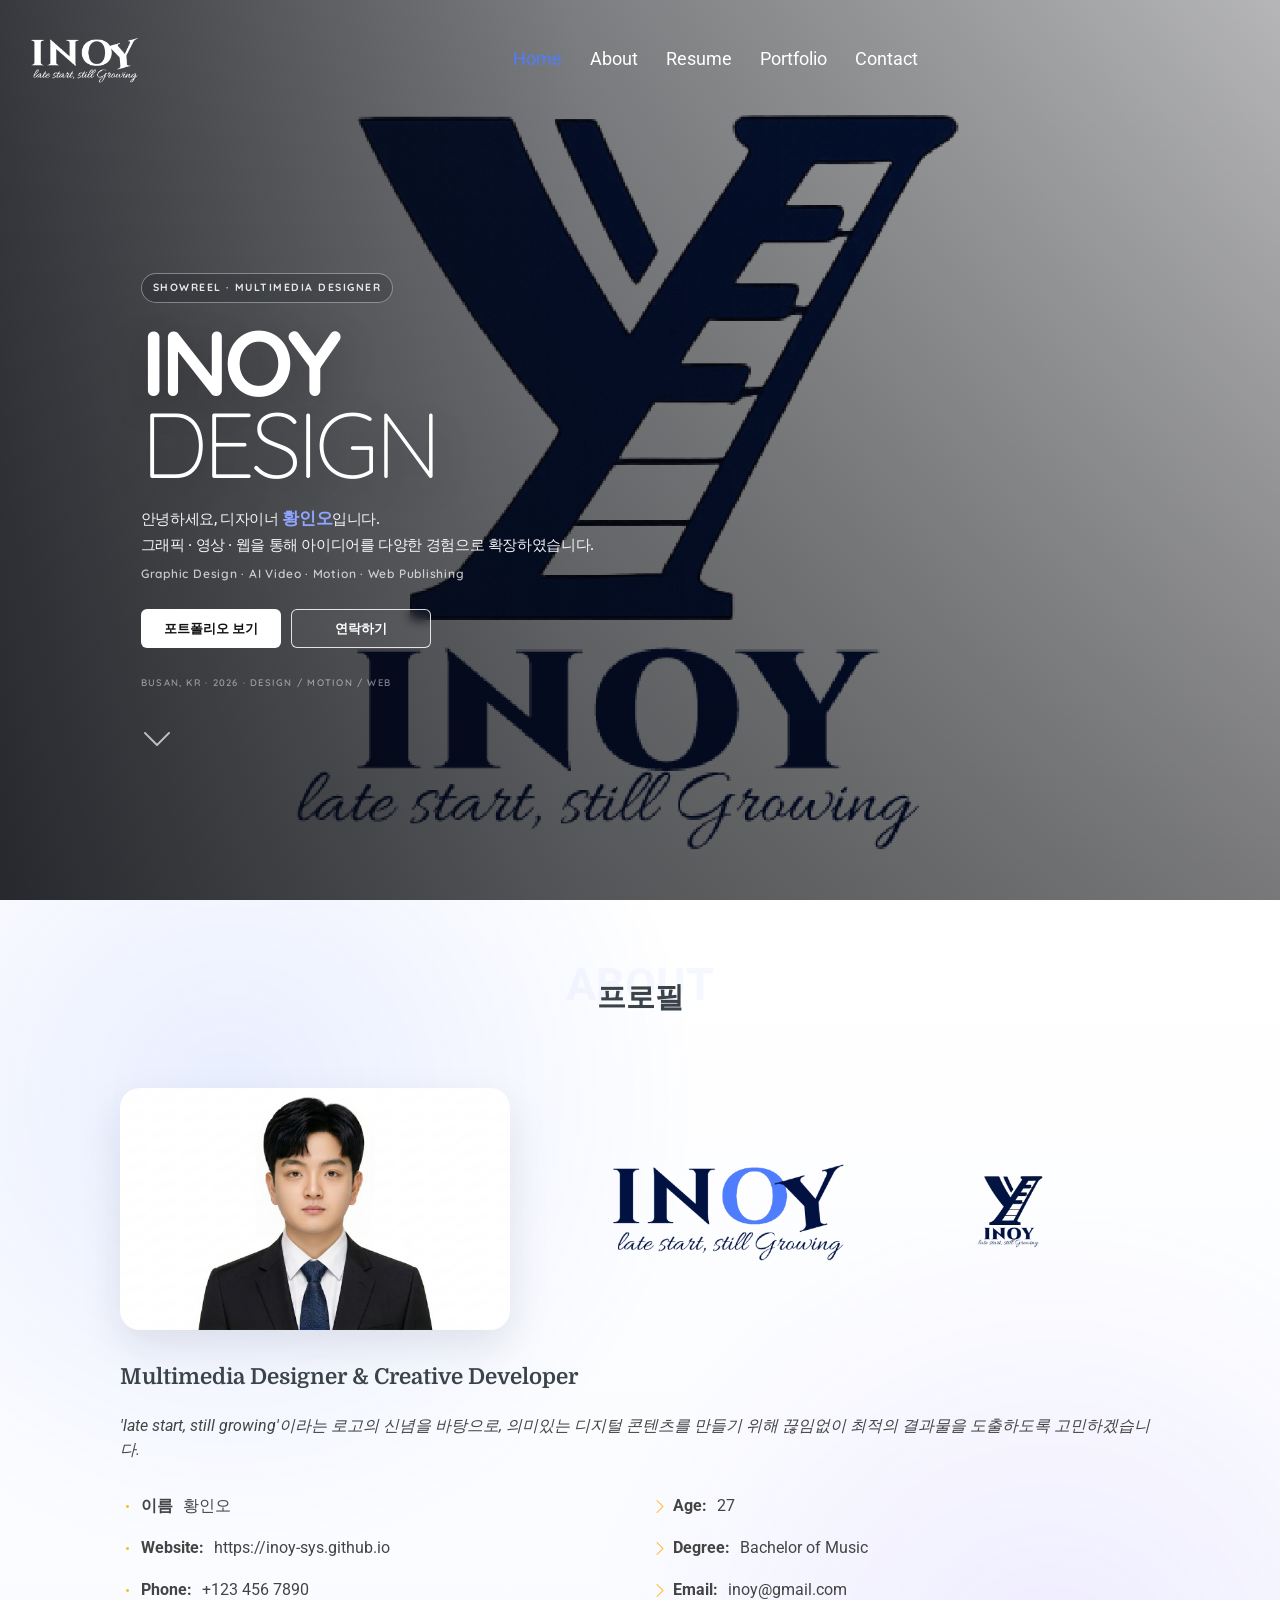
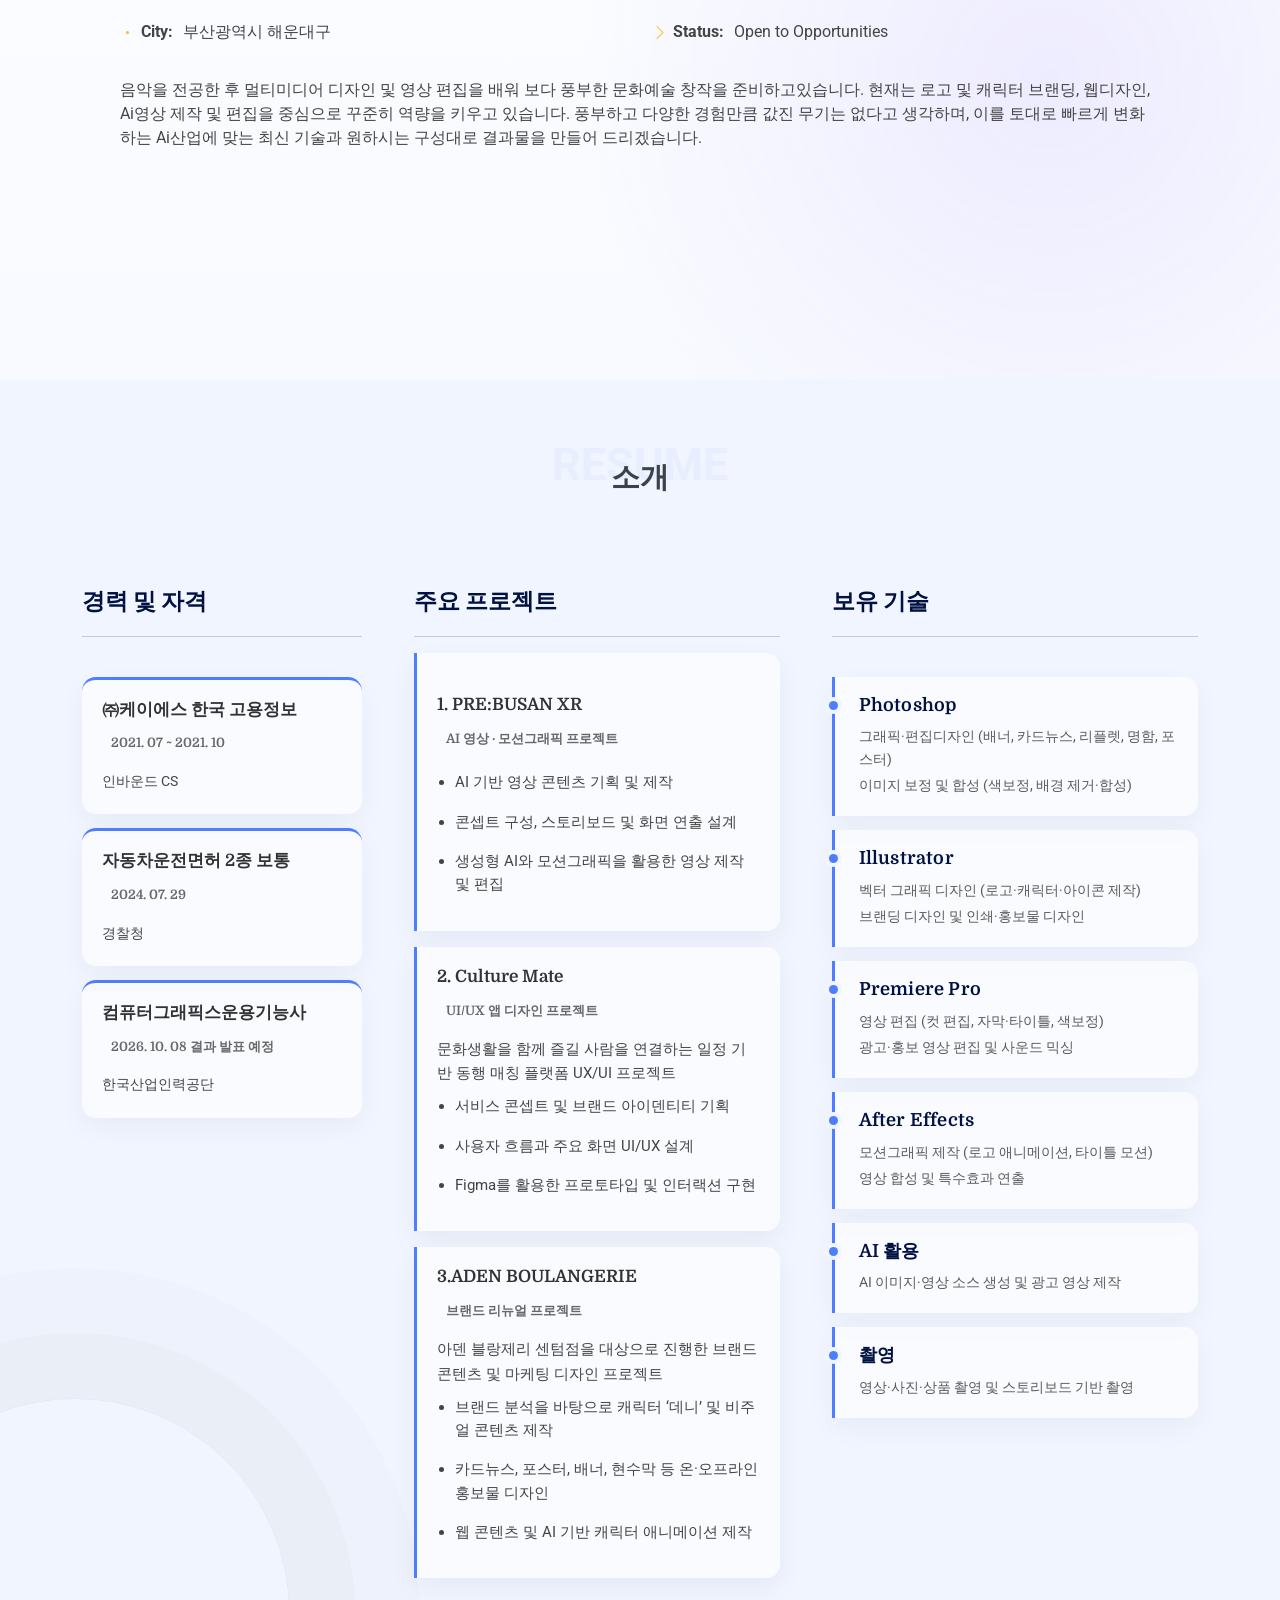
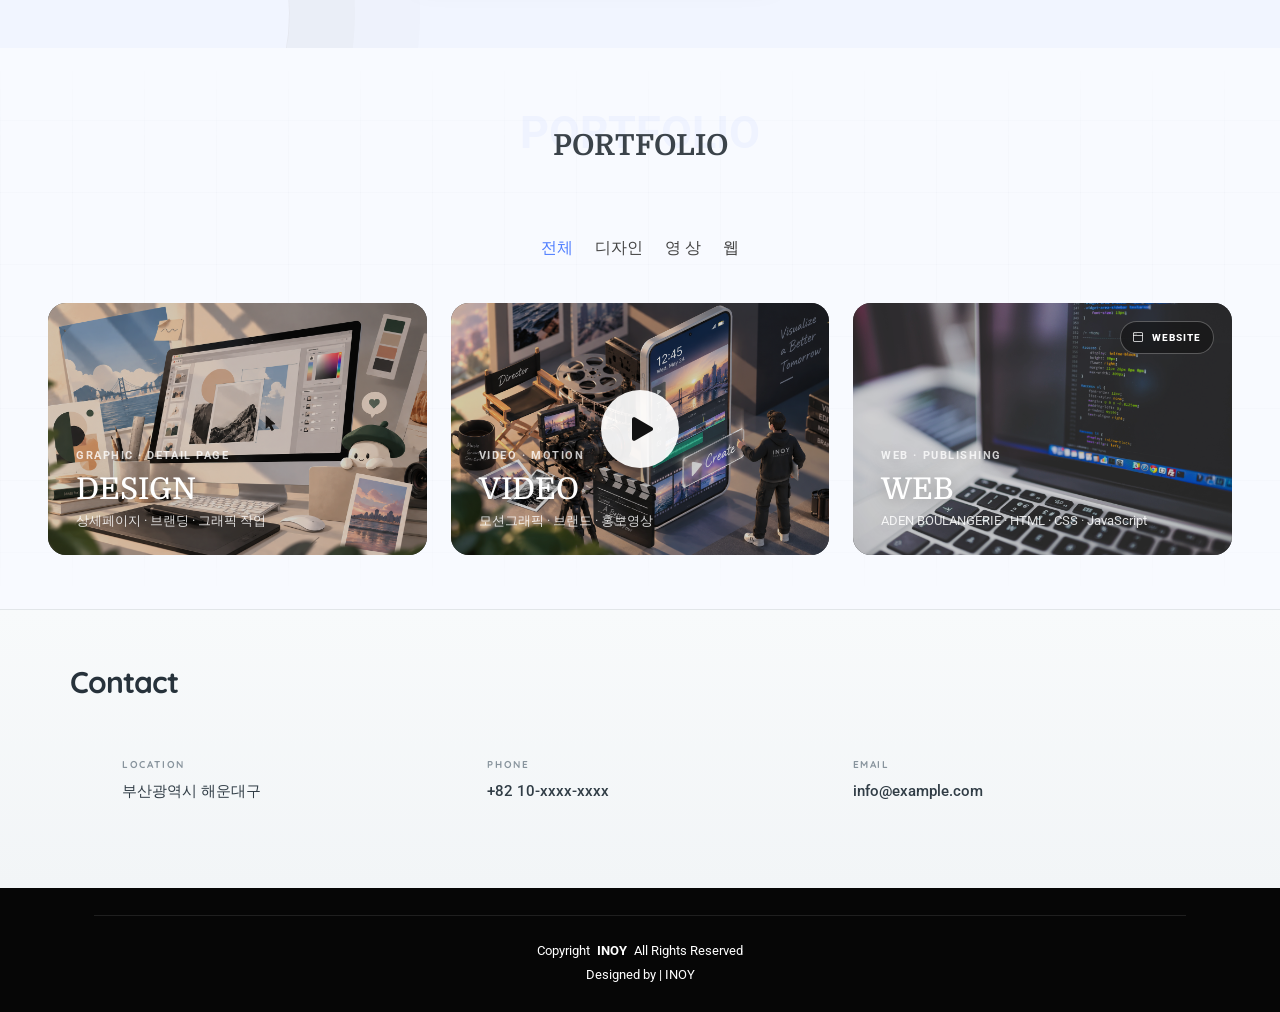
==== index.html @ 098bd2bc "ok" ====
<!DOCTYPE html>

<html lang="kr">
<head>
<meta charset="utf-8"/>
<meta content="width=device-width, initial-scale=1.0" name="viewport"/>
<meta content="황인오" name="author"/>
<meta content="안녕하세요.센텀직업전문학교 수료생 황인오 포트폴리오입니다...." name="description"/>
<meta content="포트폴리오, html, css, js, 영상" name="keywords"/>
<meta content="noindex, nofollow" name="robots"/>
<title>인오의 Portfolio</title>
<!-- Favicons -->
<link href="assets/img/inoy-symbol.png" rel="icon"/>
<link href="assets/img/apple-touch-icon.png" rel="apple-touch-icon"/>
<!-- Fonts -->
<link href="https://fonts.googleapis.com" rel="preconnect"/>
<link crossorigin="" href="https://fonts.gstatic.com" rel="preconnect"/>
<link href="https://fonts.googleapis.com/css2?family=Roboto:ital,wght@0,100;0,300;0,400;0,500;0,700;0,900;1,100;1,300;1,400;1,500;1,700;1,900&amp;family=Quicksand:wght@300;400;500;600;700&amp;family=Domine:wght@400;500;600;700&amp;display=swap" rel="stylesheet"/>
<!-- Vendor CSS Files -->
<link href="assets/vendor/bootstrap/css/bootstrap.min.css" rel="stylesheet"/>
<link href="assets/vendor/bootstrap-icons/bootstrap-icons.css" rel="stylesheet"/>
<link href="assets/vendor/aos/aos.css" rel="stylesheet"/>
<link href="assets/vendor/swiper/swiper-bundle.min.css" rel="stylesheet"/>
<link href="assets/vendor/glightbox/css/glightbox.min.css" rel="stylesheet"/>
<!-- Main CSS File -->
<link href="assets/css/main.css" rel="stylesheet"/>
<style>
/* Culture Mate — Behance-style case study inside DESIGN modal */
.project-detail-page.culture-mate-modal-page { background:#fff; }
.project-detail-page.culture-mate-modal-page .project-detail-topbar {
  position: sticky; top: 0; z-index: 30;
}
.project-detail-page.culture-mate-modal-page .cm-embed { width:100%; overflow:hidden; }
.project-detail-page.culture-mate-modal-page .cm-embed .hero { min-height:680px; }
@media (max-width:820px){
  .project-detail-page.culture-mate-modal-page .cm-embed .hero { min-height:auto; }
}
</style>
<style>
/* Culture Mate modal — keep the Behance layout inside the visible popup width */
.project-detail-page.culture-mate-modal-page .cm-embed {
  width: 100%;
  max-width: 100%;
  overflow-x: hidden;
}
.project-detail-page.culture-mate-modal-page .cm-embed .hero,
.project-detail-page.culture-mate-modal-page .cm-embed .inner,
.project-detail-page.culture-mate-modal-page .cm-embed .statement,
.project-detail-page.culture-mate-modal-page .cm-embed .problem,
.project-detail-page.culture-mate-modal-page .cm-embed .solution,
.project-detail-page.culture-mate-modal-page .cm-embed .flow,
.project-detail-page.culture-mate-modal-page .cm-embed .prototype,
.project-detail-page.culture-mate-modal-page .cm-embed .final {
  width: 100%;
  max-width: 100%;
  box-sizing: border-box;
}
.project-detail-page.culture-mate-modal-page .cm-embed .hero {
  min-height: clamp(560px, 66vw, 760px);
  padding-left: clamp(28px, 5vw, 76px);
  padding-right: clamp(28px, 5vw, 76px);
}
.project-detail-page.culture-mate-modal-page .cm-embed .hero h1 {
  font-size: clamp(54px, 7.2vw, 112px) !important;
  line-height: .92 !important;
  max-width: 7.2em;
  overflow-wrap: normal;
  word-break: keep-all;
}
.project-detail-page.culture-mate-modal-page .cm-embed .hero p {
  max-width: 620px;
}
.project-detail-page.culture-mate-modal-page .cm-embed .logo-stage {
  transform: scale(.88);
  transform-origin: center;
}
@media (max-width: 1050px) {
  .project-detail-page.culture-mate-modal-page .cm-embed .hero {
    min-height: 620px;
  }
  .project-detail-page.culture-mate-modal-page .cm-embed .hero h1 {
    font-size: clamp(50px, 8vw, 84px) !important;
  }
  .project-detail-page.culture-mate-modal-page .cm-embed .logo-stage {
    transform: scale(.76);
  }
}
@media (max-width: 760px) {
  .project-detail-page.culture-mate-modal-page .cm-embed .hero {
    min-height: auto;
    padding: 56px 24px;
  }
  .project-detail-page.culture-mate-modal-page .cm-embed .hero h1 {
    font-size: clamp(44px, 14vw, 70px) !important;
  }
  .project-detail-page.culture-mate-modal-page .cm-embed .logo-stage {
    transform: none;
  }
}
</style>
<style>
/* Culture Mate Figma: hide bottom Figma chrome */
.project-detail-page.culture-mate-modal-page .cm-embed .device {
  position: relative;
  overflow: hidden;
}
.project-detail-page.culture-mate-modal-page .cm-embed .device iframe {
  height: calc(100% + 110px) !important;
  margin-bottom: -110px !important;
}
</style>
<style>
/* ===== Culture Mate soft-blue refinement ===== */
.project-detail-page.culture-mate-modal-page .cm-embed {
  --cm-blue:#2f73df;
  --cm-blue-deep:#173f78;
  --cm-ink:#17243a;
  --cm-muted:#607089;
  --cm-line:#d9e6f7;
  --cm-soft:#eef5fd;
  --cm-soft-2:#f7faff;
}

/* Hero: PDF-like pale blue + white, no strong glow */
.project-detail-page.culture-mate-modal-page .cm-embed .hero {
  background:linear-gradient(135deg,#e7f1fc 0%,#f7faff 44%,#ffffff 70%,#edf5fd 100%) !important;
}
.project-detail-page.culture-mate-modal-page .cm-embed .hero:before {
  width:500px;height:500px;left:-190px;top:-170px;
  background:rgba(82,145,224,.10) !important;
  filter:none !important;
}
.project-detail-page.culture-mate-modal-page .cm-embed .hero:after {
  width:390px;height:390px;right:-135px;bottom:-150px;
  background:rgba(126,171,226,.10) !important;
  filter:none !important;
}
.project-detail-page.culture-mate-modal-page .cm-embed .hero h1 {
  background:linear-gradient(100deg,#245fae 0%,#4b83cf 52%,#759bd0 100%);
  -webkit-background-clip:text;
  background-clip:text;
  -webkit-text-fill-color:transparent;
  color:#2f73df;
  text-shadow:none !important;
}
.project-detail-page.culture-mate-modal-page .cm-embed .kicker,
.project-detail-page.culture-mate-modal-page .cm-embed .num {
  color:#3e78bd !important;
}

/* Middle sections: subtle alternating paper-like blue tones */
.project-detail-page.culture-mate-modal-page .cm-embed .statement {
  background:#17365f !important;
}
.project-detail-page.culture-mate-modal-page .cm-embed .problem {
  background:linear-gradient(180deg,#fbfdff 0%,#f3f7fc 100%) !important;
}
.project-detail-page.culture-mate-modal-page .cm-embed .problem-card {
  border-color:#dce7f4 !important;
  box-shadow:0 12px 32px rgba(43,88,145,.055);
}
.project-detail-page.culture-mate-modal-page .cm-embed .solution {
  background:#eaf2fb !important;
}
.project-detail-page.culture-mate-modal-page .cm-embed .feature {
  background:rgba(255,255,255,.86) !important;
  border:1px solid #dbe7f5;
  box-shadow:0 12px 34px rgba(43,88,145,.05);
}
.project-detail-page.culture-mate-modal-page .cm-embed .flow {
  background:linear-gradient(180deg,#f8fbff 0%,#ffffff 100%) !important;
}
.project-detail-page.culture-mate-modal-page .cm-embed .final {
  background:linear-gradient(180deg,#f5f9fe 0%,#eaf3fc 100%) !important;
}

/* Prototype: blue-black instead of pure black */
.project-detail-page.culture-mate-modal-page .cm-embed .prototype {
  background:linear-gradient(135deg,#0d1c31 0%,#102641 58%,#173456 100%) !important;
}
.project-detail-page.culture-mate-modal-page .cm-embed .proto-grid {
  grid-template-columns:minmax(420px,500px) minmax(360px,1fr) !important;
  gap:clamp(54px,7vw,105px) !important;
  align-items:center;
}

/* Hand-held phone mockup.
   The Figma iframe itself stays large (up to ~470px wide), so it remains easy to click. */
.project-detail-page.culture-mate-modal-page .cm-embed .prototype-hand-stage {
  position:relative;
  width:min(100%,500px);
  min-height:900px;
  display:flex;
  align-items:center;
  justify-content:flex-start;
  padding:20px 0 30px 8px;
}
.project-detail-page.culture-mate-modal-page .cm-embed .device {
  position:relative;
  z-index:3;
  width:min(100%,470px);
  padding:10px !important;
  border-radius:48px !important;
  background:#05080d !important;
  border:1px solid rgba(255,255,255,.16) !important;
  box-shadow:0 42px 90px rgba(0,0,0,.38),0 0 0 5px rgba(255,255,255,.025);
  transform:rotate(-1.2deg);
  overflow:hidden;
}
.project-detail-page.culture-mate-modal-page .cm-embed .screen {
  aspect-ratio:375/812;
  border-radius:34px !important;
}
.project-detail-page.culture-mate-modal-page .cm-embed .device-top {
  height:34px !important;
  color:#9aa8ba !important;
}

/* CSS hand silhouette behind the actual interactive phone */
.project-detail-page.culture-mate-modal-page .cm-embed .hand-mockup {
  position:absolute;
  z-index:2;
  left:300px;
  top:265px;
  width:245px;
  height:560px;
  transform:rotate(-8deg);
  pointer-events:none;
}
.project-detail-page.culture-mate-modal-page .cm-embed .hand-palm {
  position:absolute;
  width:190px;height:360px;
  left:24px;top:145px;
  border-radius:90px 80px 105px 100px;
  background:linear-gradient(145deg,#f3d5c3 0%,#e9bea8 60%,#dca58e 100%);
  box-shadow:inset 12px 0 24px rgba(255,255,255,.22),0 25px 55px rgba(0,0,0,.18);
}
.project-detail-page.culture-mate-modal-page .cm-embed .hand-thumb {
  position:absolute;
  width:78px;height:235px;
  left:-8px;top:130px;
  border-radius:50px;
  background:linear-gradient(145deg,#f5d8c7,#dfaa93);
  transform:rotate(20deg);
}
.project-detail-page.culture-mate-modal-page .cm-embed .hand-finger {
  position:absolute;
  width:48px;
  border-radius:30px;
  background:linear-gradient(145deg,#f4d6c5,#dda78f);
}
.project-detail-page.culture-mate-modal-page .cm-embed .hand-finger-1 {height:210px;left:48px;top:2px;transform:rotate(-7deg);}
.project-detail-page.culture-mate-modal-page .cm-embed .hand-finger-2 {height:230px;left:100px;top:-8px;transform:rotate(-2deg);}
.project-detail-page.culture-mate-modal-page .cm-embed .hand-finger-3 {height:205px;left:151px;top:12px;transform:rotate(5deg);}

/* Keep the Figma footer/chrome hidden as requested */
.project-detail-page.culture-mate-modal-page .cm-embed .device iframe {
  height:calc(100% + 110px) !important;
  margin-bottom:-110px !important;
}

/* Text remains secondary; phone stays the main interactive target */
.project-detail-page.culture-mate-modal-page .cm-embed .proto-copy {
  position:relative;
  z-index:4;
  max-width:600px;
}
.project-detail-page.culture-mate-modal-page .cm-embed .proto-copy h2 {
  color:#f4f8ff !important;
}
.project-detail-page.culture-mate-modal-page .cm-embed .proto-copy p {
  color:#c2cfdf !important;
}

@media(max-width:980px){
  .project-detail-page.culture-mate-modal-page .cm-embed .proto-grid {
    grid-template-columns:1fr !important;
  }
  .project-detail-page.culture-mate-modal-page .cm-embed .prototype-hand-stage {
    margin:0 auto;
    min-height:880px;
  }
  .project-detail-page.culture-mate-modal-page .cm-embed .proto-copy {
    max-width:650px;
    margin:0 auto;
  }
}
@media(max-width:620px){
  .project-detail-page.culture-mate-modal-page .cm-embed .prototype-hand-stage {
    min-height:760px;
    width:100%;
  }
  .project-detail-page.culture-mate-modal-page .cm-embed .device {
    width:min(88vw,430px);
  }
  .project-detail-page.culture-mate-modal-page .cm-embed .hand-mockup {
    left:58%;
    transform:translateX(-10%) rotate(-8deg) scale(.84);
    transform-origin:top left;
  }
}
</style>
<style>
/* Culture Mate — Project Idea tone fix */
.project-detail-page.culture-mate-modal-page .cm-embed .statement{
  background:linear-gradient(135deg,#edf5fd 0%,#f8fbff 58%,#e7f1fb 100%) !important;
  color:#233a59 !important;
}
.project-detail-page.culture-mate-modal-page .cm-embed .statement h2{
  color:#254f82 !important;
}
.project-detail-page.culture-mate-modal-page .cm-embed .statement p{
  color:#526b88 !important;
}
.project-detail-page.culture-mate-modal-page .cm-embed .statement .num{
  color:#4d83c3 !important;
}

/* Prototype preview: compact, straight, easy-to-understand clickable phone */
.project-detail-page.culture-mate-modal-page .cm-embed .prototype-hand-stage{
  min-height:720px !important;
  width:min(100%,430px) !important;
  padding:20px 0 !important;
  cursor:zoom-in;
}
.project-detail-page.culture-mate-modal-page .cm-embed .prototype-hand-stage .hand-mockup{
  display:none !important;
}
.project-detail-page.culture-mate-modal-page .cm-embed .prototype-hand-stage .device{
  width:min(100%,390px) !important;
  transform:none !important;
  margin:0 auto;
  transition:transform .25s ease,box-shadow .25s ease;
}
.project-detail-page.culture-mate-modal-page .cm-embed .prototype-hand-stage:hover .device{
  transform:translateY(-5px) !important;
  box-shadow:0 48px 95px rgba(0,0,0,.44),0 0 0 5px rgba(255,255,255,.035);
}
.project-detail-page.culture-mate-modal-page .cm-embed .prototype-hand-stage:after{
  content:"클릭해서 크게 사용해보기";
  position:absolute;left:50%;bottom:0;transform:translateX(-50%);
  color:#cbd9ea;font-size:13px;font-weight:700;letter-spacing:.08em;white-space:nowrap;
}

/* Full interactive prototype overlay */
#cultureProtoZoom{
  position:fixed;inset:0;z-index:10050;
  display:none;align-items:center;justify-content:center;
  background:rgba(5,12,22,.92);backdrop-filter:blur(8px);
  padding:34px;
}
#cultureProtoZoom.is-open{display:flex}
#cultureProtoZoom .culture-proto-zoom-device{
  position:relative;width:min(92vw,520px);height:min(90vh,920px);
  background:#05080d;border-radius:48px;padding:10px;
  box-shadow:0 40px 120px rgba(0,0,0,.55);
  overflow:hidden;
}
#cultureProtoZoom iframe{
  width:100%;height:calc(100% + 110px);margin-bottom:-110px;
  border:0;border-radius:38px;background:#fff;
}
#cultureProtoZoom .culture-proto-close{
  position:absolute;right:24px;top:20px;z-index:3;
  width:48px;height:48px;border:0;border-radius:50%;
  background:#fff;color:#111;font-size:27px;line-height:1;cursor:pointer;
  box-shadow:0 8px 28px rgba(0,0,0,.22);
}
#cultureProtoZoom .culture-proto-label{
  position:absolute;left:28px;top:25px;color:#fff;
  font-size:12px;font-weight:800;letter-spacing:.14em;
}

/* Water Festival leaflet presentation */
.water-leaflet-showcase{
  padding:70px clamp(24px,5vw,80px) 90px;
  background:linear-gradient(145deg,#061a39 0%,#073e72 48%,#0c6fa8 100%);
  color:#fff;
}
.water-leaflet-showcase .water-leaflet-head{
  max-width:1050px;margin:0 auto 36px;
}
.water-leaflet-showcase .water-leaflet-head span{
  font-size:12px;font-weight:800;letter-spacing:.18em;color:#6fd2ff;
}
.water-leaflet-showcase .water-leaflet-head h3{
  color:#fff;margin:10px 0 8px;font-size:clamp(30px,4vw,54px);
}
.water-leaflet-showcase .water-leaflet-head p{
  color:rgba(255,255,255,.72);margin:0;max-width:720px;
}
.water-leaflet-showcase .water-leaflet-frame{
  max-width:1220px;margin:auto;padding:18px;
  border:1px solid rgba(255,255,255,.18);border-radius:24px;
  background:rgba(255,255,255,.08);
  box-shadow:0 28px 70px rgba(0,0,0,.24);
}
.water-leaflet-showcase img{display:block;width:100%;height:auto;border-radius:14px}
</style>
<style>
/* ===== LUNA Behance-style case study ===== */
.luna-case{background:#fff}
.luna-case .project-detail-topbar{position:sticky;top:0;z-index:8}
.luna-hero{
  min-height:760px;padding:80px clamp(42px,7vw,110px);
  display:grid;grid-template-columns:.82fr 1.18fr;align-items:center;gap:60px;
  background:linear-gradient(135deg,#101025 0%,#201542 52%,#5b245d 100%);
  overflow:hidden;position:relative;
}
.luna-hero:after{
  content:"";position:absolute;width:460px;height:460px;border-radius:50%;
  right:-130px;top:-160px;background:rgba(255,119,201,.13);
}
.luna-hero-copy{position:relative;z-index:2;color:#fff}
.luna-hero-copy p,.luna-eyebrow,.luna-section-title span,.luna-poses-copy>span{
  font-size:12px;font-weight:800;letter-spacing:.2em;text-transform:uppercase;
}
.luna-hero-copy p{color:#ff9bd9}
.luna-hero-copy h2{font-size:clamp(82px,10vw,160px);line-height:.82;margin:22px 0 12px;color:#fff;letter-spacing:-.06em}
.luna-hero-copy h3{font-size:clamp(24px,3vw,42px);color:#f7c9ff;margin:0 0 28px}
.luna-hero-copy span{display:block;max-width:520px;color:#ddd8ec;font-size:17px;line-height:1.8}
.luna-hero-art{position:relative;z-index:2}
.luna-hero-art img{width:100%;display:block;border-radius:28px;box-shadow:0 40px 100px rgba(0,0,0,.38);transform:rotate(1.5deg)}

.luna-intro{
  padding:120px clamp(42px,8vw,130px);display:grid;grid-template-columns:1fr 1fr;gap:90px;
  background:#fbf8ff;color:#201d2c;
}
.luna-eyebrow{color:#8b55bb}
.luna-intro h3{font-size:clamp(38px,5vw,70px);line-height:1.1;margin:18px 0 0;letter-spacing:-.045em}
.luna-intro p{font-size:18px;line-height:2;color:#665f70;margin:30px 0 0}

.luna-board{padding:110px clamp(34px,6vw,100px)}
.luna-board-light{background:#f1eafb}
.luna-section-title{max-width:1150px;margin:0 auto 42px}
.luna-section-title span{color:#8c55ba}
.luna-section-title h3{font-size:clamp(42px,6vw,78px);margin:10px 0 0;color:#241d31;letter-spacing:-.05em}
.luna-two-grid{max-width:1280px;margin:auto;display:grid;grid-template-columns:1fr 1fr;gap:26px}
.luna-two-grid figure{margin:0;background:#fff;padding:12px;border-radius:24px;box-shadow:0 20px 55px rgba(62,32,91,.11)}
.luna-two-grid img{display:block;width:100%;height:auto;border-radius:16px}

.luna-sheet{padding:120px clamp(34px,7vw,110px);background:#151323;color:#fff}
.luna-sheet .luna-section-title h3{color:#fff}
.luna-sheet .luna-section-title span{color:#ff8fd4}
.luna-sheet-card{max-width:1180px;margin:auto;background:#fff;border-radius:30px;padding:18px;box-shadow:0 34px 90px rgba(0,0,0,.32)}
.luna-sheet-card img{display:block;width:100%;border-radius:18px}

.luna-poses{
  padding:120px clamp(42px,8vw,130px);display:grid;grid-template-columns:.72fr 1.28fr;
  gap:65px;align-items:center;background:linear-gradient(135deg,#fff 0%,#f7efff 100%);
}
.luna-poses-copy>span{color:#8c55ba}
.luna-poses-copy h3{font-size:clamp(42px,5vw,72px);line-height:1.12;margin:18px 0;color:#241d31;letter-spacing:-.05em}
.luna-poses-copy p{font-size:17px;line-height:1.9;color:#71687b}
.luna-poses-art{padding:18px;background:#fff;border-radius:30px;box-shadow:0 24px 70px rgba(72,39,98,.12)}
.luna-poses-art img{display:block;width:100%;border-radius:18px}

.luna-finale{text-align:center;padding:110px clamp(28px,6vw,90px) 130px;background:#21153c;color:#fff}
.luna-finale>span{font-size:11px;letter-spacing:.22em;color:#f0a5df}
.luna-finale h3{font-size:clamp(70px,11vw,150px);margin:12px 0 0;line-height:1;color:#fff}
.luna-finale p{letter-spacing:.18em;color:#cbbdda}
.luna-finale img{display:block;width:min(1100px,100%);margin:55px auto 0;border-radius:28px;box-shadow:0 35px 90px rgba(0,0,0,.35)}

@media(max-width:900px){
 .luna-hero,.luna-intro,.luna-poses{grid-template-columns:1fr}
 .luna-hero{padding-top:60px}
 .luna-two-grid{grid-template-columns:1fr}
 .luna-hero-art img{transform:none}
}
</style>
<style>
.denny-case{--dg:#005e3f;--cream:#f7f0df;background:#fff}
.denny-hero{min-height:760px;padding:85px clamp(42px,7vw,110px);display:grid;grid-template-columns:.8fr 1.2fr;gap:70px;align-items:center;background:linear-gradient(135deg,#f7f0df,#fffaf0);overflow:hidden}
.denny-copy>span,.denny-title span,.denny-intro>span{font-size:12px;font-weight:800;letter-spacing:.2em;color:#8b6b39}
.denny-copy h2{font-size:clamp(90px,12vw,175px);line-height:.8;margin:25px 0;color:#005e3f;letter-spacing:-.07em}
.denny-copy p{max-width:500px;font-size:17px;line-height:1.9;color:#655e51}
.denny-motion-card{position:relative;max-width:650px;margin:auto;background:#005e3f;border-radius:42px;padding:38px;cursor:pointer;box-shadow:0 35px 80px rgba(0,94,63,.2)}
.denny-motion-stage{height:520px;border-radius:30px;background:#fff8e9;display:flex;align-items:center;justify-content:center;position:relative;overflow:hidden}
.denny-motion-stage img{max-width:82%;max-height:86%;object-fit:contain;animation:dennyHello 4.2s ease-in-out infinite;transform-origin:50% 90%}
.denny-spark{position:absolute;color:#e5b84d;font-size:30px;z-index:2;animation:spark 1.5s ease-in-out infinite}.s1{left:16%;top:20%}.s2{right:16%;top:30%;animation-delay:.5s}
.denny-motion-caption{display:flex;justify-content:space-between;gap:20px;color:#fff;padding:24px 4px 0}.denny-motion-caption span{font-size:12px;opacity:.72}
@keyframes dennyHello{0%,100%{transform:translateY(0) rotate(0)}18%{transform:translateY(-15px) rotate(-3deg)}34%{transform:translateY(0) rotate(3deg)}52%{transform:translateY(-9px) rotate(-2deg)}70%{transform:translateY(0) rotate(0)}}
@keyframes spark{0%,100%{opacity:.2;transform:scale(.7) rotate(0)}50%{opacity:1;transform:scale(1.2) rotate(30deg)}}
.denny-motion-card.replay .denny-motion-stage img{animation:none}.denny-motion-card.replay.play .denny-motion-stage img{animation:dennyHello 1.8s ease-in-out 1}
.denny-intro{padding:120px clamp(42px,8vw,130px);background:#005e3f;color:#fff}.denny-intro h3{font-size:clamp(52px,7vw,96px);line-height:.95;margin:18px 0 32px;color:#fff}.denny-intro p{max-width:760px;font-size:18px;line-height:1.9;color:#d7e7df}
.denny-gallery{padding:110px clamp(34px,6vw,100px)}.denny-gallery.cream{background:#f8f2e5}.denny-gallery.green{background:#e8f0e9}.denny-title{max-width:1200px;margin:0 auto 40px}.denny-title h3{font-size:clamp(40px,5vw,72px);color:#143c30;margin:10px 0}.denny-grid{max-width:1250px;margin:auto;display:grid;gap:24px}.denny-grid.two{grid-template-columns:1fr 1fr}.denny-grid.three{grid-template-columns:repeat(3,1fr)}.denny-grid img{width:100%;height:100%;max-height:680px;object-fit:contain;background:#fff;border-radius:24px;padding:10px;box-shadow:0 18px 50px rgba(36,66,52,.1)}
.denny-end{padding:100px 40px 120px;text-align:center;background:#063f2d;color:#fff}.denny-end>span{font-size:11px;letter-spacing:.2em;color:#e8c979}.denny-end h3{font-size:clamp(70px,11vw,155px);line-height:.8;color:#fff;margin:28px 0}.denny-end img{display:block;max-width:650px;width:75%;max-height:600px;object-fit:contain;margin:50px auto 0}
@media(max-width:900px){.denny-hero{grid-template-columns:1fr}.denny-grid.two,.denny-grid.three{grid-template-columns:1fr}.denny-motion-stage{height:440px}}
</style>
<style>
/* DENNY preview: force the same large-left visual layout as the other DESIGN slides */
.project-preview-slide[data-detail="denny"]{
  grid-template-columns:minmax(0,1fr) 320px !important;
}
.project-preview-slide[data-detail="denny"] .project-preview-media{
  grid-column:1 !important;grid-row:1 !important;
  width:100% !important;height:100% !important;min-height:650px !important;
  display:flex !important;align-items:center !important;justify-content:center !important;
  background:#f6f0df !important;overflow:hidden !important;
}
.project-preview-slide[data-detail="denny"] .project-preview-media img{
  width:100% !important;height:100% !important;max-width:none !important;
  object-fit:contain !important;
}
.project-preview-slide[data-detail="denny"] .project-preview-copy{
  grid-column:2 !important;grid-row:1 !important;
  align-self:end !important;padding:55px 42px !important;
}

/* DENNY detail: each supplied finished board is intentionally large and readable */
.denny-case-large{background:#fff;--denny:#005e3f;--cream:#f7f0df}
.denny-large-hero{
  padding:80px clamp(35px,6vw,100px);min-height:760px;
  display:grid;grid-template-columns:.72fr 1.28fr;gap:60px;align-items:center;
  background:linear-gradient(135deg,#f7f0df 0%,#fffaf0 100%);
}
.denny-large-copy>span,.denny-art-heading span{
  font-size:12px;font-weight:800;letter-spacing:.2em;color:#927143;
}
.denny-large-copy h2{font-size:clamp(88px,11vw,165px);line-height:.82;margin:24px 0;color:#005e3f;letter-spacing:-.07em}
.denny-large-copy p{font-size:17px;line-height:1.9;color:#655e51;max-width:520px}
.denny-large-motion{position:relative;cursor:pointer;background:#005e3f;border-radius:34px;padding:20px;box-shadow:0 30px 75px rgba(0,94,63,.18);overflow:hidden}
.denny-large-motion img{display:block;width:100%;max-height:650px;object-fit:contain;background:#fff8e9;border-radius:22px;animation:dennyBoardHello 4.2s ease-in-out infinite;transform-origin:50% 88%}
.denny-large-motion>span{display:block;color:#fff;font-size:11px;font-weight:800;letter-spacing:.16em;padding:18px 4px 2px}
@keyframes dennyBoardHello{0%,100%{transform:translateY(0) rotate(0)}22%{transform:translateY(-10px) rotate(-1.5deg)}42%{transform:translateY(0) rotate(1.5deg)}62%{transform:translateY(-6px) rotate(-1deg)}}
.denny-large-motion.replay img{animation:none}.denny-large-motion.replay.play img{animation:dennyBoardHello 1.8s ease-in-out 1}

.denny-art-section{padding:105px clamp(32px,6vw,95px) 120px}
.denny-art-section.denny-cream{background:#f7f0df}
.denny-art-section.denny-white{background:#fff}
.denny-art-section.denny-green{background:#e7f0e9}
.denny-art-heading{max-width:1320px;margin:0 auto 38px}
.denny-art-heading h3{font-size:clamp(38px,5vw,70px);line-height:1;margin:12px 0 0;color:#173e31;letter-spacing:-.045em}
.denny-art-section>img{
  display:block;width:min(1320px,100%);height:auto;max-height:none;
  margin:0 auto;border-radius:22px;object-fit:contain;
  box-shadow:0 24px 65px rgba(42,65,53,.10);
  background:#fff;
}
.denny-green .denny-art-section>img{box-shadow:0 24px 65px rgba(24,73,52,.12)}
.denny-large-end{text-align:center;padding:110px 40px 125px;background:#063f2d;color:#fff}
.denny-large-end>span{font-size:11px;letter-spacing:.2em;color:#e8c979}
.denny-large-end h3{font-size:clamp(62px,9vw,125px);margin:22px 0;color:#fff;letter-spacing:-.05em}
.denny-large-end img{display:block;width:min(900px,82%);max-height:700px;object-fit:contain;margin:45px auto 0}

@media(max-width:900px){
 .project-preview-slide[data-detail="denny"]{grid-template-columns:1fr !important}
 .project-preview-slide[data-detail="denny"] .project-preview-media{grid-column:1 !important;grid-row:1 !important;min-height:420px !important}
 .project-preview-slide[data-detail="denny"] .project-preview-copy{grid-column:1 !important;grid-row:2 !important}
 .denny-large-hero{grid-template-columns:1fr}
 .denny-art-section{padding-left:22px;padding-right:22px}
}
</style>
<style>
/* DENNY v2 — first board is full width; no framed/TV hero */
.denny-v2 .denny-board-full{background:#f7f0df;padding:0}
.denny-v2 .denny-board-full img{
  display:block;width:100%;height:auto;max-height:none;object-fit:contain;margin:0;
}

/* Interactive DENNY section */
.denny-playground{
  min-height:760px;padding:100px clamp(38px,7vw,110px);
  display:grid;grid-template-columns:.78fr 1.22fr;gap:70px;align-items:center;
  background:linear-gradient(135deg,#063f2d 0%,#005e3f 62%,#0a7050 100%);
  color:#fff;
}
.denny-play-copy>span{font-size:11px;font-weight:800;letter-spacing:.19em;color:#efd283}
.denny-play-copy h3{font-size:clamp(58px,7vw,104px);line-height:.88;letter-spacing:-.055em;color:#fff;margin:22px 0 30px}
.denny-play-copy p{font-size:17px;line-height:1.9;color:#dceae4;max-width:560px}
.denny-play-guide{display:flex;flex-wrap:wrap;gap:10px;margin-top:30px}
.denny-play-guide span{border:1px solid rgba(255,255,255,.25);border-radius:999px;padding:10px 14px;font-size:11px;font-weight:700;color:#fff}

.denny-web-stage{
  min-height:650px;border-radius:42px;background:#fff6df;
  display:flex;flex-direction:column;align-items:center;justify-content:center;
  overflow:hidden;position:relative;box-shadow:0 35px 90px rgba(0,0,0,.22);
}
.denny-web-stage:before{
  content:"";position:absolute;width:430px;height:430px;border-radius:50%;
  background:#f2dfad;opacity:.34;right:-100px;top:-120px;
}
.denny-web-stage>p{position:absolute;bottom:24px;margin:0;font-size:11px;font-weight:800;letter-spacing:.14em;color:#856d3d}
.denny-web-character{
  position:relative;width:min(92%,590px);z-index:2;
  transform-origin:50% 90%;
}
.denny-web-character>img{display:block;width:100%;height:auto;filter:drop-shadow(0 22px 26px rgba(31,57,43,.15));user-select:none;pointer-events:none}

/* same relative clickable zones as the Aden website */
.denny-body-hitbox,.denny-coffee-hitbox,.denny-bread-hitbox{
  position:absolute;border:0;background:transparent;padding:0;cursor:pointer;z-index:6;
}
.denny-body-hitbox{left:35%;top:10%;width:31%;height:42%;z-index:4}
.denny-coffee-hitbox{left:7%;top:48%;width:31%;height:43%}
.denny-bread-hitbox{left:63%;top:49%;width:32%;height:42%}
.denny-body-hitbox:focus-visible,.denny-coffee-hitbox:focus-visible,.denny-bread-hitbox:focus-visible{outline:3px solid #e5b84d;outline-offset:2px;border-radius:24px}
.denny-web-character.denny-shake{animation:portfolioDennyShake .62s cubic-bezier(.36,.07,.19,.97)}
@keyframes portfolioDennyShake{
  0%,100%{transform:translateX(0) rotate(0)}
  15%{transform:translateX(-12px) rotate(-3deg)}
  30%{transform:translateX(10px) rotate(3deg)}
  45%{transform:translateX(-8px) rotate(-2deg)}
  60%{transform:translateX(7px) rotate(2deg)}
  75%{transform:translateX(-4px) rotate(-1deg)}
}
@media(max-width:900px){
 .denny-playground{grid-template-columns:1fr}
 .denny-web-stage{min-height:520px}
}
</style>
<style>
/* WATER FESTIVAL — concise Behance-like process section */
.water-process{
  padding:105px clamp(30px,6vw,95px) 115px;
  background:linear-gradient(150deg,#061b38 0%,#073f73 55%,#0878ae 100%);
  color:#fff;
}
.water-process-head{max-width:1240px;margin:0 auto 52px}
.water-process-head>span{font-size:11px;font-weight:800;letter-spacing:.2em;color:#73d9ff}
.water-process-head h3{margin:12px 0 0;color:#fff;font-size:clamp(46px,6vw,82px);line-height:.94;letter-spacing:-.045em}
.water-process-flow{
  max-width:1240px;margin:auto;display:grid;
  grid-template-columns:1fr 52px 1fr 52px 1fr;gap:18px;align-items:center;
}
.water-process-flow article{min-width:0}
.water-process-flow article>b{display:block;font-size:12px;letter-spacing:.18em;color:#76dfff;margin-bottom:13px}
.water-process-flow h4{font-size:17px;color:#fff;letter-spacing:.08em;margin:22px 0 8px}
.water-process-flow p{font-size:13px;line-height:1.75;color:rgba(255,255,255,.68);margin:0;max-width:330px}
.water-process-arrow{text-align:center;font-size:35px;color:rgba(255,255,255,.38)}
.water-process-thumb{
  height:330px;background:rgba(255,255,255,.09);border:1px solid rgba(255,255,255,.15);
  border-radius:22px;padding:13px;display:flex;align-items:center;justify-content:center;overflow:hidden;
}
.water-process-thumb img{width:100%;height:100%;object-fit:contain;border-radius:12px}
.water-process-palette{
  height:330px;border-radius:22px;background:#e8f7ff;padding:28px;
  display:grid;grid-template-columns:repeat(4,1fr);grid-template-rows:1fr auto;gap:9px;overflow:hidden;
}
.water-process-palette i:nth-child(1){background:#071d42}.water-process-palette i:nth-child(2){background:#0969b8}.water-process-palette i:nth-child(3){background:#20b7df}.water-process-palette i:nth-child(4){background:#b9ecff}
.water-process-palette i{border-radius:999px}
.water-process-palette strong{grid-column:1/-1;color:#0874b7;font-size:clamp(27px,3vw,43px);line-height:.86;letter-spacing:-.04em;margin-top:16px}
.water-process-strip{
  max-width:1240px;margin:72px auto 0;padding-top:24px;border-top:1px solid rgba(255,255,255,.18);
  display:flex;align-items:center;justify-content:space-between;gap:10px;
  color:rgba(255,255,255,.72);font-size:10px;font-weight:800;letter-spacing:.12em;
}
.water-process-strip i{height:1px;flex:1;background:rgba(255,255,255,.18)}
@media(max-width:900px){
 .water-process-flow{grid-template-columns:1fr}
 .water-process-arrow{transform:rotate(90deg)}
 .water-process-thumb,.water-process-palette{height:290px}
 .water-process-strip{flex-wrap:wrap}
 .water-process-strip i{min-width:20px}
}
</style>
<style>
.luna-v2{background:#fff}
.luna-v2-hero{min-height:760px;padding:75px clamp(35px,7vw,115px);display:grid;grid-template-columns:.65fr 1.35fr;gap:45px;align-items:center;background:linear-gradient(135deg,#17102e,#281547 58%,#51245e);overflow:hidden;position:relative}
.luna-v2-hero:after{content:"";position:absolute;width:500px;height:500px;border-radius:50%;right:-180px;top:-190px;background:rgba(210,104,220,.12)}
.luna-v2-title,.luna-v2-character{position:relative;z-index:2}
.luna-v2-title>span,.luna-v2-heading>span{font-size:11px;font-weight:800;letter-spacing:.2em;color:#ff8fd4}
.luna-v2-title h2{font-size:clamp(100px,13vw,190px);line-height:.78;margin:25px 0 18px;color:#fff;letter-spacing:-.07em}
.luna-v2-title p{font-family:Georgia,serif;font-size:clamp(28px,3.4vw,52px);color:#f0b3ed;margin:0}
.luna-v2-character{height:650px;display:flex;align-items:center;justify-content:center}
.luna-v2-character img{width:100%;height:100%;object-fit:contain;filter:drop-shadow(0 35px 45px rgba(0,0,0,.25))}
.luna-v2-board{padding:105px clamp(28px,6vw,95px) 120px}
.luna-v2-light{background:#f8f5fb}.luna-v2-purple{background:#eee4f7}.luna-v2-dark{background:#171227}
.luna-v2-heading{max-width:1320px;margin:0 auto 38px}
.luna-v2-heading h3{font-size:clamp(42px,5.5vw,76px);line-height:1;margin:12px 0 0;color:#282032;letter-spacing:-.05em}
.luna-v2-dark .luna-v2-heading h3{color:#fff}
.luna-v2-board>img{display:block;width:min(1320px,100%);height:auto;max-height:none;object-fit:contain;margin:0 auto;border-radius:24px;background:#fff;box-shadow:0 25px 70px rgba(56,35,73,.12)}
.luna-v2-dark>img{box-shadow:0 30px 80px rgba(0,0,0,.3)}
@media(max-width:900px){.luna-v2-hero{grid-template-columns:1fr;min-height:auto}.luna-v2-character{height:500px}.luna-v2-board{padding-left:20px;padding-right:20px}}
</style><style>
/* LUNA interactive hero */
.luna-playground{position:relative;touch-action:none;cursor:grab;user-select:none}
.luna-playground.is-dragging{cursor:grabbing}
.luna-float-wrap{position:relative;width:min(600px,95%);height:620px;display:flex;align-items:center;justify-content:center;animation:lunaHover 3.2s ease-in-out infinite}
.luna-live{width:min(560px,94%);max-height:590px;object-fit:contain;pointer-events:none;transform-origin:50% 35%;filter:drop-shadow(0 32px 35px rgba(0,0,0,.28));will-change:transform}
.luna-shadow{position:absolute;left:50%;bottom:15px;width:52%;height:28px;transform:translateX(-50%);border-radius:50%;background:rgba(5,0,20,.32);filter:blur(15px);animation:lunaShadow 3.2s ease-in-out infinite}
.luna-hint{position:absolute;right:4%;bottom:2%;display:flex;flex-direction:column;gap:3px;color:#fff;text-align:right;opacity:.7;pointer-events:none}
.luna-hint span{font-size:10px;font-weight:800;letter-spacing:.2em;color:#ff9ddd}.luna-hint small{font-size:11px}
.luna-playground:not(.is-dragging):hover .luna-live{animation:lunaFlutter .46s ease-in-out infinite alternate}
.luna-playground.is-dragging .luna-float-wrap{animation:none}
.luna-playground.is-dragging .luna-live{animation:lunaCaught .24s ease-in-out infinite alternate;filter:drop-shadow(0 42px 38px rgba(0,0,0,.34))}
.luna-playground.is-returning .luna-float-wrap{transition:transform .58s cubic-bezier(.2,1.35,.35,1)}
@keyframes lunaHover{0%,100%{transform:translateY(4px) rotate(-1deg)}50%{transform:translateY(-15px) rotate(1deg)}}
@keyframes lunaShadow{0%,100%{transform:translateX(-50%) scale(1);opacity:.7}50%{transform:translateX(-50%) scale(.84);opacity:.4}}
@keyframes lunaFlutter{from{transform:rotate(-1.6deg) scale(1)}to{transform:rotate(1.6deg) scale(1.015)}}
@keyframes lunaCaught{from{transform:rotate(-3deg) translateY(2px)}to{transform:rotate(3deg) translateY(-3px)}}
@media(max-width:900px){.luna-float-wrap{height:480px}.luna-live{max-height:455px}.luna-hint{right:2%;bottom:0}}
</style>
<style>
/* ===== INOY main page atmosphere: RESUME + PORTFOLIO only ===== */
#resume, #portfolio{
  position:relative;
  isolation:isolate;
  overflow:hidden;
}

/* RESUME — warm, quiet paper-like background */
#resume{
  background:
    radial-gradient(circle at 88% 15%, rgba(185,164,135,.13) 0 12%, transparent 34%),
    radial-gradient(circle at 8% 78%, rgba(210,199,181,.16) 0 9%, transparent 30%),
    linear-gradient(145deg,#fbfaf7 0%,#f4f1eb 48%,#faf9f6 100%);
}

#resume::after{
  content:"";
  position:absolute;
  left:-140px;
  bottom:-180px;
  width:430px;height:430px;
  border:1px solid rgba(100,87,68,.075);
  border-radius:50%;
  box-shadow:
    0 0 0 65px rgba(100,87,68,.022),
    0 0 0 130px rgba(100,87,68,.014);
  z-index:-1;
  pointer-events:none;
}
#resume .container{position:relative;z-index:1}

/* PORTFOLIO — cool gallery background; cards remain the focus */
#portfolio{
  background:
    radial-gradient(circle at 82% 12%, rgba(118,151,180,.13) 0 10%, transparent 31%),
    radial-gradient(circle at 12% 88%, rgba(158,174,187,.12) 0 8%, transparent 28%),
    linear-gradient(150deg,#f7f9fa 0%,#eef2f4 47%,#fafafa 100%);
}
#portfolio::before{
  content:"";
  position:absolute;
  inset:0;
  z-index:-1;
  opacity:.42;
  pointer-events:none;
  background-image:
    linear-gradient(rgba(69,87,102,.045) 1px,transparent 1px),
    linear-gradient(90deg,rgba(69,87,102,.045) 1px,transparent 1px);
  background-size:72px 72px;
  -webkit-mask-image:linear-gradient(to bottom,transparent 0%,#000 18%,#000 82%,transparent 100%);
  mask-image:linear-gradient(to bottom,transparent 0%,#000 18%,#000 82%,transparent 100%);
}

#portfolio .container{position:relative;z-index:1}

/* subtle depth without changing project-card behavior */
#resume .resume-item,
#portfolio .portfolio-content{
  position:relative;
}
@media(max-width:768px){
  #resume::before{font-size:42vw;top:.12em}
  #portfolio::after{font-size:25vw}
  #portfolio::before{background-size:48px 48px}
}
</style>


<style>
/* LUNA clean case-study gallery — supplied final artwork only */
.luna-clean-gallery{
  background:#fff;
}
.luna-clean-gallery img{
  display:block;
  width:100%;
  height:auto;
  margin:0;
  padding:0;
  object-fit:contain;
  background:#fff;
}
.luna-clean-gallery img + img{
  border-top:1px solid rgba(28,20,48,.06);
}
@media(max-width:900px){
  .luna-clean-gallery img{width:100%}
}
</style>


<style>
/* ==========================================================
   DENNY detail — clean Behance spacing
   Only affects the DENNY long-detail page.
   ========================================================== */
.denny-behance-clean{
  --denny-navy:#0b3f82;
  --denny-cream:#f7f0df;
  --denny-soft-blue:#eef6fd;
  --denny-white:#ffffff;
  background:#fff;
}
.denny-behance-clean .project-detail-topbar{
  position:sticky;
  top:0;
  z-index:20;
}
.denny-behance-clean .denny-clean-board{
  box-sizing:border-box;
  width:100%;
  padding:clamp(64px,7vw,104px) clamp(34px,6vw,86px);
  display:flex;
  align-items:center;
  justify-content:center;
}
.denny-behance-clean .denny-clean-feature{
  padding-top:clamp(46px,5vw,76px);
  padding-bottom:clamp(46px,5vw,76px);
}
.denny-behance-clean .denny-clean-board img{
  display:block;
  width:min(100%,1360px);
  height:auto;
  max-height:none;
  margin:0 auto;
  object-fit:contain;
  border-radius:18px;
  box-shadow:0 22px 58px rgba(28,48,72,.08);
}
.denny-behance-clean .denny-clean-feature img{
  width:min(100%,1440px);
}
.denny-behance-clean .denny-clean-cream{background:#f7f0df}
.denny-behance-clean .denny-clean-blue{background:#eef6fd}
.denny-behance-clean .denny-clean-white{background:#fff}
.denny-behance-clean .denny-clean-dark{
  background:#0b376b;
  padding-top:clamp(78px,8vw,120px);
  padding-bottom:clamp(78px,8vw,120px);
}
.denny-behance-clean .denny-clean-dark img{
  box-shadow:0 24px 70px rgba(0,0,0,.16);
}

/* Remove the older DENNY section headings/layout from this page only. */
.denny-behance-clean .denny-art-heading{display:none!important}

@media(max-width:760px){
  .denny-behance-clean .denny-clean-board{
    padding:34px 18px;
  }
  .denny-behance-clean .denny-clean-feature{
    padding-top:26px;
    padding-bottom:26px;
  }
  .denny-behance-clean .denny-clean-board img{
    border-radius:12px;
    box-shadow:0 14px 36px rgba(28,48,72,.08);
  }
}
</style>


<style>
/* DENNY 2026-09 detail refinement — scoped only to DENNY */
.project-preview-slide[data-detail="denny"] .project-preview-media img{
  object-fit:cover !important;
  object-position:center !important;
}
.denny-behance-clean .denny-clean-concept,
.denny-behance-clean .denny-clean-packaging{
  padding-top:clamp(86px,8vw,130px);
  padding-bottom:clamp(86px,8vw,130px);
}
.denny-behance-clean .denny-clean-concept img,
.denny-behance-clean .denny-clean-packaging img{
  width:min(100%,1360px);
  box-shadow:none;
  border-radius:0;
}
.denny-spin-section{
  min-height:760px;
  padding:clamp(80px,8vw,120px) clamp(32px,6vw,90px);
  display:grid;
  grid-template-columns:minmax(220px,.58fr) minmax(420px,1.42fr);
  gap:clamp(36px,6vw,90px);
  align-items:center;
  background:#0b3f82;
}
.denny-spin-copy span{
  display:block;
  color:#f1d18b;
  font-size:12px;
  font-weight:800;
  letter-spacing:.18em;
}
.denny-spin-copy h3{
  margin:16px 0 0;
  color:#fff;
  font-size:clamp(64px,8vw,124px);
  line-height:.9;
  letter-spacing:-.05em;
}
.denny-spin-section>img{
  display:block;
  width:min(100%,760px);
  height:auto;
  margin:0 auto;
  border-radius:28px;
  box-shadow:0 28px 80px rgba(0,0,0,.20);
}
@media(max-width:820px){
  .denny-spin-section{
    min-height:auto;
    grid-template-columns:1fr;
    padding:58px 20px;
  }
  .denny-spin-copy{text-align:center}
  .denny-behance-clean .denny-clean-concept,
  .denny-behance-clean .denny-clean-packaging{
    padding-top:44px;
    padding-bottom:44px;
  }
}
</style>


<style>
/* DENNY correction: 16:9 inserted boards + reference-like centered rotation */
.denny-behance-clean .denny-clean-concept,
.denny-behance-clean .denny-clean-packaging{
  padding:72px clamp(28px,5vw,72px) !important;
  background:#f8f4ea !important;
}
.denny-behance-clean .denny-clean-concept img,
.denny-behance-clean .denny-clean-packaging img{
  display:block;
  width:min(100%,1440px) !important;
  aspect-ratio:16/9;
  object-fit:contain;
  margin:0 auto;
  border-radius:0 !important;
  box-shadow:none !important;
}
.denny-spin-section.denny-spin-reference{
  min-height:760px !important;
  padding:90px 24px 105px !important;
  display:flex !important;
  align-items:center !important;
  justify-content:center !important;
  background:#fff !important;
}
.denny-spin-section.denny-spin-reference>img{
  display:block;
  width:min(58vw,720px) !important;
  max-width:720px !important;
  height:auto !important;
  margin:0 auto !important;
  border-radius:0 !important;
  box-shadow:none !important;
  background:#fff;
}
@media(max-width:760px){
  .denny-behance-clean .denny-clean-concept,
  .denny-behance-clean .denny-clean-packaging{
    padding:36px 16px !important;
  }
  .denny-spin-section.denny-spin-reference{
    min-height:520px !important;
    padding:54px 16px 68px !important;
  }
  .denny-spin-section.denny-spin-reference>img{
    width:min(86vw,620px) !important;
  }
}
</style>


<style>
/* Culture Mate — keep the “작품 미리보기” bar visible while scrolling */
.project-detail-page[data-detail-page="culture"] > .project-detail-topbar {
  position: sticky !important;
  top: 0 !important;
  z-index: 999 !important;
  width: 100% !important;
  box-sizing: border-box !important;
}
</style>

<style>

/* LUNA editorial case study — isolated from all other projects */
.luna-editorial{background:#f8f5f2;color:#262032}.luna-editorial .project-detail-topbar{position:sticky;top:0;z-index:30}
.luna-edition{--le-ink:#211a32;--le-purple:#533c72;--le-pink:#d98ab6;font-family:Arial,"Noto Sans KR",sans-serif;overflow:hidden}
.luna-edition *{box-sizing:border-box}.luna-edition h2,.luna-edition h3,.luna-edition p{margin-top:0}.luna-edition .le-label,.luna-edition .le-small-note{font-size:11px;font-weight:800;letter-spacing:.2em}
.le-hero{min-height:780px;background:#201831;color:#fff;padding:34px clamp(22px,5vw,78px) 25px;position:relative;overflow:hidden}.le-hero-top,.le-hero-bottom,.le-board-head{display:flex;justify-content:space-between;gap:20px;font-size:10px;font-weight:800;letter-spacing:.17em}.le-hero-top{color:#b6a6c9}.le-hero-bottom{color:#a99aba;border-top:1px solid #ffffff35;padding-top:22px}.le-hero-layout{max-width:1500px;margin:40px auto 55px;display:grid;grid-template-columns: .9fr 1.1fr;gap:30px;align-items:center}.le-hero-type{z-index:2}.le-hero-type .le-label{color:#efaccd}.le-hero-type h2{font-size:clamp(110px,14vw,220px);font-weight:900;letter-spacing:-.115em;line-height:.78;color:#fff;margin:25px 0 34px}.le-hero-type h2 span{color:#efacd4}.le-hero-type h2 em{font-style:normal;color:#a38ac9}.le-korean{font-size:clamp(24px,3vw,42px);font-weight:800;line-height:1.35;letter-spacing:-.055em}.le-rule{height:1px;width:65px;background:#db93bf;margin:28px 0}.le-summary{max-width:410px;color:#c5bbd2;font-size:15px;line-height:1.9;word-break:keep-all}.le-index{display:block;margin-top:32px;color:#a99aba;font-size:10px;letter-spacing:.17em}.le-hero-stage{height:620px;position:relative;display:grid;place-items:center;isolation:isolate}.le-hero-stage:before{content:"";position:absolute;inset:8% 3%;border-radius:50%;background:radial-gradient(circle,#8b527e 0%,#593d70 45%,#2c213d 72%);z-index:-2}.le-orbit{position:absolute;border:1px solid #eab1d23b;border-radius:50%;width:88%;aspect-ratio:1;transform:rotate(-25deg) scaleY(.78);z-index:-1}.le-orbit-two{width:68%;transform:rotate(40deg) scaleY(.8)}.le-hero-stage img{width:95%;height:92%;object-fit:contain;filter:drop-shadow(0 30px 26px #110b2060)}.le-stage-label,.le-stage-foot{position:absolute;font-size:10px;letter-spacing:.2em;color:#efc7df;font-weight:800}.le-stage-label{top:10%;left:4%}.le-stage-foot{bottom:8%;right:3%}
.le-intro{padding:clamp(70px,9vw,145px) clamp(24px,8vw,135px);display:grid;grid-template-columns:1fr 1fr;gap:50px;align-items:end;background:#faf8f5}.le-intro .le-label{color:#876e9d}.le-intro h3,.le-board-title h3,.le-application-heading h3{font-size:clamp(42px,6vw,86px);line-height:1.1;letter-spacing:-.075em;color:var(--le-ink);margin:20px 0 0;font-weight:800}.le-intro h3 i,.le-board-title h3 i,.le-application-heading h3 i{font-family:Georgia,serif;font-weight:400;color:#9d6a99}.le-intro p{font-size:17px;line-height:1.95;max-width:530px;color:#675f70;word-break:keep-all}.le-small-note{color:#aa95ad}
.le-board{padding:70px clamp(18px,5vw,78px) 85px}.le-board-cream{background:#f4efe9}.le-board-lilac{background:#eae3ee}.le-board-head{max-width:1400px;margin:0 auto 40px;padding-bottom:16px;border-bottom:1px solid #30243a35;color:#6f5c7b}.le-board-title{max-width:1400px;margin:0 auto 40px;display:flex;align-items:end;justify-content:space-between;gap:30px}.le-board-title h3{margin:0}.le-board-title p{max-width:340px;font-size:15px;line-height:1.8;color:#675e6d;word-break:keep-all}.le-board>img{display:block;width:min(100%,1400px);height:auto;margin:0 auto;background:white;box-shadow:0 18px 48px #271b3212}.le-board-caption{max-width:1400px;margin:18px auto 0;text-align:right;font-size:10px;font-weight:800;letter-spacing:.18em;color:#81728a}
.le-application{padding:105px clamp(20px,6vw,95px);background:#281e39;color:#fff}.le-application-heading{max-width:1400px;margin:0 auto 60px}.le-application-heading .le-label{color:#e6a3cb}.le-application-heading h3{color:#fff}.le-application-heading h3 i{color:#efafd5}.le-application-heading p{color:#c5b9d1;margin:25px 0 0;font-size:14px}.le-application-grid{max-width:1400px;margin:auto;display:grid;grid-template-columns:1fr 1fr;gap:35px}.le-poster-mock,.le-card-mock{min-width:0;display:flex;flex-direction:column;align-items:center;justify-content:center;gap:18px;padding:45px 24px 20px;background:#3a2b4b}.le-poster-paper{width:min(100%,490px);aspect-ratio:3/4;background:#e7cfe4;box-shadow:16px 25px 35px #0d071b60;position:relative;overflow:hidden;padding:24px;display:flex;flex-direction:column}.le-poster-head,.le-poster-bottom,.le-card-top{display:flex;justify-content:space-between;gap:10px;font-size:9px;letter-spacing:.13em;font-weight:800;color:#422d58}.le-poster-name{font-size:clamp(64px,8vw,120px);font-weight:900;line-height:.9;letter-spacing:-.1em;color:#39224f;margin:22px 0 0}.le-poster-name span{font-size:.5em;color:#ae659e}.le-poster-paper img{display:block;width:100%;height:55%;object-fit:contain;margin:auto;filter:drop-shadow(0 15px 12px #60456935)}.le-poster-bottom{margin-top:auto}.le-card-surface{width:min(100%,430px);aspect-ratio:3/4;position:relative;display:flex;flex-direction:column;overflow:hidden;padding:26px;background:#ead9ec;border-radius:20px;box-shadow:15px 25px 40px #0d071b65;transform:rotate(4deg)}.le-card-surface img{width:100%;height:65%;object-fit:contain;margin:auto}.le-card-surface strong{color:#472f5b;font-size:clamp(40px,5vw,68px);line-height:.85;letter-spacing:-.07em}.le-card-surface>span{color:#785b88;font-size:9px;letter-spacing:.18em;margin-top:12px}.le-mock-label{font-size:10px;letter-spacing:.2em;color:#d6c2de;font-weight:800}
.le-finale{text-align:center;padding:110px 20px 125px;background:#201831;color:#fff}.le-finale>span,.le-finale p{font-size:10px;letter-spacing:.24em;color:#c5afd0}.le-finale strong{display:block;font-size:clamp(100px,18vw,260px);letter-spacing:-.1em;line-height:1.1}.le-finale strong span{color:#d98ab6;font-size:.5em;vertical-align:top}.le-finale p{margin:12px 0 0}
@media(max-width:900px){.le-hero-layout,.le-intro,.le-application-grid{grid-template-columns:1fr}.le-hero-layout{margin-top:70px}.le-hero-stage{height:500px}.le-board-title{display:block}.le-board-title p{margin-top:22px}.le-hero-type h2{font-size:clamp(100px,21vw,170px)}}
@media(max-width:520px){.le-hero{padding:26px 20px}.le-hero-top,.le-hero-bottom{font-size:8px}.le-hero-stage{height:360px}.le-hero-type h2{font-size:25vw}.le-board{padding:48px 12px 60px}.le-board-head{font-size:8px}.le-poster-mock,.le-card-mock{padding:28px 12px 18px}.le-poster-paper{padding:15px}.le-poster-name{font-size:18vw}.le-application{padding:70px 14px}.le-intro{padding:70px 24px}}
@media(prefers-reduced-motion:reduce){.luna-editorial *{scroll-behavior:auto!important}}
</style>
</head>
<body class="index-page">
<header class="header d-flex align-items-center fixed-top" id="header">
<div class="container-fluid position-relative d-flex align-items-center justify-content-between">
<a class="logo d-flex align-items-center me-auto me-xl-0" href="index.html">
<!-- Uncomment the line below if you also wish to use an image logo -->
<!-- <img src="assets/img/인오로고심볼타입-2.png" alt=""> -->
<h1 class="sitename ballet-ino"><img alt="" src="assets/img/inoy-logo.png"/></h1>
</a>
<nav class="navmenu" id="navmenu">
<ul>
<li><a class="active" href="#hero">Home</a></li>
<li><a href="#about">About</a></li>
<li><a href="#resume">Resume</a></li>
<!-- <li><a href="#services">Services</a></li> -->
<li><a class="" href="#portfolio">Portfolio</a></li>
<!-- <li class="dropdown"><a href="#"><span>Dropdown</span> <i class="bi bi-chevron-down toggle-dropdown"></i></a>
            <ul>
              <li><a href="#">Dropdown 1</a></li>
              <li class="dropdown"><a href="#"><span>Deep Dropdown</span> <i class="bi bi-chevron-down toggle-dropdown"></i></a>
                <ul>
                  <li><a href="#">Deep Dropdown 1</a></li>
                  <li><a href="#">Deep Dropdown 2</a></li>
                  <li><a href="#">Deep Dropdown 3</a></li>
                  <li><a href="#">Deep Dropdown 4</a></li>
                  <li><a href="#">Deep Dropdown 5</a></li>
                </ul>
              </li>
              <li><a href="#">Dropdown 2</a></li>
              <li><a href="#">Dropdown 3</a></li>
              <li><a href="#">Dropdown 4</a></li>
            </ul>
          </li> -->
<li><a href="#contact">Contact</a></li>
</ul>
<i class="mobile-nav-toggle d-xl-none bi bi-view-list"></i>
</nav>
<div class="header-social-links">
<!-- <a href="#" class="twitter"><i class="bi bi-twitter-x"></i></a>
        <a href="#" class="facebook"><i class="bi bi-facebook"></i></a> -->
<!-- <a href="https://www.instagram.com/" class="instagram"><i class="bi bi-instagram"></i></a> -->
<!-- <a href="#" class="linkedin"><i class="bi bi-linkedin"></i></a> -->
</div>
</div>
</header>
<main class="main">
<!-- Hero Section -->
<section class="hero section dark-background" id="hero">
<video aria-hidden="true" autoplay="" class="hero-bg-video" loop="" muted="" playsinline="" poster="assets/img/로고심볼.png" preload="metadata">
<source src="assets/video/inoy-hero.mp4" type="video/mp4"/>
</video>
<div class="container hero-content" data-aos="fade-up" data-aos-delay="180">
<div class="hero-kicker">SHOWREEL · MULTIMEDIA DESIGNER</div>
<h1>INOY <span>DESIGN</span></h1>
<p class="hero-lead hero-personal-intro">
  안녕하세요, 디자이너 <span>황인오</span>입니다.<br/>
  그래픽 · 영상 · 웹을 통해 아이디어를 다양한 경험으로 확장하였습니다.
</p>
<p class="hero-role">Graphic Design · AI Video · Motion · Web Publishing</p>
<div class="hero-actions">
<a class="hero-btn hero-btn-primary" href="#portfolio">포트폴리오 보기</a>
<a class="hero-btn hero-btn-outline" href="#contact">연락하기</a>
</div>
<div class="hero-meta">BUSAN, KR · 2026 · DESIGN / MOTION / WEB</div>
<a aria-label="프로필로 이동" class="btn-scroll" href="#about" title="Scroll Down"><i class="bi bi-chevron-down"></i></a>
</div>
</section><!-- /Hero Section -->
<!-- About Section -->
<section class="about section about-motion" id="about">
<div class="container section-title" data-aos="fade-up">
<span class="description-title">ABOUT</span>
<h2>프로필</h2>
</div>
<div class="container" data-aos="fade-up" data-aos-delay="100">
<div class="about-v2-wrap">
<div class="about-v2-visual-row">
<div class="about-v2-profile">
<img alt="황인오 프로필" src="assets/img/이노.jpg"/>
</div>
<div class="about-v2-identity-images">
<button aria-label="INOY 로고 확대" class="about-brand-zoom about-v2-logo" data-brand-alt="INOY 컬러 로고" data-brand-image="assets/img/inoy-logo-color.png" type="button">
<img alt="INOY 컬러 로고" src="assets/img/inoy-logo-color.png"/>
</button>
<button aria-label="INOY 심볼 확대" class="about-brand-zoom about-v2-symbol" data-brand-alt="INOY 심볼" data-brand-image="assets/img/inoy-symbol-color.png" type="button">
<img alt="INOY 심볼" src="assets/img/inoy-symbol-color.png"/>
</button>
</div>
</div>
<div class="about-v2-main">
<div class="about-v2-copy content">
<h2>Multimedia Designer &amp; Creative Developer</h2>
<p class="fst-italic py-3">
              'late start, still growing'이라는 로고의 신념을 바탕으로, 의미있는 디지털 콘텐츠를 만들기 위해 끊임없이 최적의 결과물을 도출하도록 고민하겠습니다.
            </p>
<div class="row">
<div class="col-lg-6">
<ul>
<li><i class="bi bi-dot"></i> <strong>이름</strong> <span>황인오</span></li>
<li><i class="bi bi-dot"></i> <strong>Website:</strong> <span>https://inoy-sys.github.io</span></li>
<li><i class="bi bi-dot"></i> <strong>Phone:</strong> <span>+123 456 7890</span></li>
<li><i class="bi bi-dot"></i> <strong>City:</strong> <span>부산광역시 해운대구</span></li>
</ul>
</div>
<div class="col-lg-6">
<ul>
<li><i class="bi bi-chevron-right"></i> <strong>Age:</strong> <span>27</span></li>
<li><i class="bi bi-chevron-right"></i> <strong>Degree:</strong> <span>Bachelor of Music</span></li>
<li><i class="bi bi-chevron-right"></i> <strong>Email:</strong> <span>inoy@gmail.com</span></li>
<li><i class="bi bi-chevron-right"></i> <strong>Status:</strong> <span>Open to Opportunities</span></li>
</ul>
</div>
</div>
<p class="py-3">
              음악을 전공한 후 멀티미디어 디자인 및 영상 편집을 배워 보다 풍부한 문화예술 창작을 준비하고있습니다. 현재는 로고 및 캐릭터 브랜딩, 웹디자인, Ai영상 제작 및 편집을 중심으로 꾸준히 역량을 키우고 있습니다. 풍부하고 다양한 경험만큼 값진 무기는 없다고 생각하며, 이를 토대로 빠르게 변화하는 Ai산업에 맞는 최신 기술과 원하시는 구성대로 결과물을 만들어 드리겠습니다.
              
           
           <br/>
<br/>
<br>
<br/>
<br/>
<br/>
</br></p>
</div>
</div>
</div>
</div>
</section><!-- /About Section -->
<!-- Resume Section -->
<section class="resume section" id="resume">
<!-- Section Title -->
<div class="container section-title" data-aos="fade-up">
<span class="description-title">RESUME</span>
<h2>소개</h2>
</div><!-- End Section Title -->
<div class="container">
<div class="row">
<div class="resume-col resume-career-col" data-aos="fade-up" data-aos-delay="500">
<h3 class="resume-title">경력 및 자격</h3>
<hr/><br/>
<div class="resume-item resume-clean-card"><h4>㈜케이에스 한국 고용정보</h4><h5>2021. 07 ~ 2021. 10</h5><p>인바운드 CS</p></div>
<div class="resume-item resume-clean-card"><h4>자동차운전면허 2종 보통</h4><h5>2024. 07. 29</h5><p>경찰청</p></div>
<div class="resume-item resume-clean-card"><h4>컴퓨터그래픽스운용기능사</h4><h5>2026. 10. 08 결과 발표 예정</h5><p>한국산업인력공단</p></div>
</div>
<div class="resume-col resume-projects-col resume-project-stack" data-aos="fade-up" data-aos-delay="300">
<h3 class="resume-title">주요 프로젝트</h3>
<hr/>
<div class="resume-item resume-project-card">
<br/>
<h4>1. PRE:BUSAN XR</h4>
<h5>AI 영상 · 모션그래픽 프로젝트</h5>
<ul>
<li>AI 기반 영상 콘텐츠 기획 및 제작</li>
<li>콘셉트 구성, 스토리보드 및 화면 연출 설계</li>
<li>생성형 AI와 모션그래픽을 활용한 영상 제작 및 편집</li>
</ul>
</div><!-- End Resume Item -->
<div class="resume-item resume-project-card">
<h4>2. Culture Mate</h4>
<h5>UI/UX 앱 디자인 프로젝트</h5>
<p>문화생활을 함께 즐길 사람을 연결하는 일정 기반 동행 매칭 플랫폼 UX/UI 프로젝트</p>
<ul>
<li>서비스 콘셉트 및 브랜드 아이덴티티 기획</li>
<li>사용자 흐름과 주요 화면 UI/UX 설계</li>
<li>Figma를 활용한 프로토타입 및 인터랙션 구현</li>
</ul>
</div><!-- End Resume Item -->
<div class="resume-item resume-project-card">
<h4>3.ADEN BOULANGERIE</h4>
<h5>브랜드 리뉴얼 프로젝트</h5>
<p>아덴 블랑제리 센텀점을 대상으로 진행한 브랜드 콘텐츠 및 마케팅 디자인 프로젝트</p>
<ul>
<li>브랜드 분석을 바탕으로 캐릭터 ‘데니’ 및 비주얼 콘텐츠 제작</li>
<li>카드뉴스, 포스터, 배너, 현수막 등 온·오프라인 홍보물 디자인</li>
<li>웹 콘텐츠 및 AI 기반 캐릭터 애니메이션 제작</li>
</ul>
</div><!-- End Resume Item -->
</div>
<div class="resume-col resume-skills-col" data-aos="fade-up" data-aos-delay="100">
<h3 class="resume-title">보유 기술</h3>
<hr/><br/>
<div class="skill-list">
<div class="skill-item"><h4>Photoshop</h4><p>그래픽·편집디자인 (배너, 카드뉴스, 리플렛, 명함, 포스터)</p><p>이미지 보정 및 합성 (색보정, 배경 제거·합성)</p></div>
<div class="skill-item"><h4>Illustrator</h4><p>벡터 그래픽 디자인 (로고·캐릭터·아이콘 제작)</p><p>브랜딩 디자인 및 인쇄·홍보물 디자인</p></div>
<div class="skill-item"><h4>Premiere Pro</h4><p>영상 편집 (컷 편집, 자막·타이틀, 색보정)</p><p>광고·홍보 영상 편집 및 사운드 믹싱</p></div>
<div class="skill-item"><h4>After Effects</h4><p>모션그래픽 제작 (로고 애니메이션, 타이틀 모션)</p><p>영상 합성 및 특수효과 연출</p></div>
<div class="skill-item"><h4>AI 활용</h4><p>AI 이미지·영상 소스 생성 및 광고 영상 제작</p></div>
<div class="skill-item"><h4>촬영</h4><p>영상·사진·상품 촬영 및 스토리보드 기반 촬영</p></div>
</div>
</div>

</div>
</div>
</section><!-- /Resume Section -->
<!-- Portfolio Section -->
<section class="portfolio section" id="portfolio">
<!-- Section Title -->
<div class="container section-title" data-aos="fade-up">
<span class="description-title">Portfolio</span>
<h2>Portfolio</h2>
<p></p>
</div><!-- End Section Title -->
<div class="container-fluid">
<div class="isotope-layout" data-default-filter="*" data-layout="masonry" data-sort="original-order">
<ul class="portfolio-filters isotope-filters" data-aos="fade-up" data-aos-delay="100">
<li class="filter-active" data-filter="*">전체</li>
<li data-filter=".filter-app">디자인</li>
<li data-filter=".filter-product">영 상</li>
<li data-filter=".filter-branding">웹</li>
<!-- <li data-filter=".filter-books">상세디자인</li> -->
</ul><!-- End Portfolio Filters -->
<div class="row g-4 isotope-container portfolio-category-grid" data-aos="fade-up" data-aos-delay="200">
<div class="col-xl-4 col-lg-4 col-md-4 portfolio-item isotope-item filter-app portfolio-direct-design"><div class="portfolio-content portfolio-category-card"><img alt="디자인 프로젝트" class="img-fluid" src="assets/img/portfolio/designsome3.png"/><div class="portfolio-category-label"><span>GRAPHIC · DETAIL PAGE</span><h3>DESIGN</h3><p>상세페이지 · 브랜딩 · 그래픽 작업</p></div></div></div>
<div class="col-xl-4 col-lg-4 col-md-4 portfolio-item isotope-item filter-product"><div class="portfolio-content portfolio-category-card"><img alt="학원 홍보영상 프로젝트" class="img-fluid" src="assets/img/videosome.png"/><div class="portfolio-category-label"><span>VIDEO · MOTION</span><h3>VIDEO</h3><p>모션그래픽 · 브랜드 · 홍보영상</p></div><div aria-hidden="true" class="video-card-play"><i class="bi bi-play-fill"></i></div><div class="portfolio-info"><a class="details-link video-modal-link" href="#" title="영상 작업 보기"><i class="bi bi-play-fill"></i></a></div></div></div>
<div class="col-xl-4 col-lg-4 col-md-4 portfolio-item isotope-item filter-branding"><div aria-label="아덴 블랑제리 웹 프로젝트 보기" class="portfolio-content portfolio-category-card web-modal-link" role="button" tabindex="0"><img alt="아덴 블랑제리 웹 프로젝트" class="img-fluid" src="aden-site/assets/Adensome.jpg"/><div class="portfolio-category-label"><span>WEB · PUBLISHING</span><h3>WEB</h3><p>ADEN BOULANGERIE · HTML · CSS · JavaScript</p></div><div class="web-card-badge"><i class="bi bi-window"></i> WEBSITE</div></div></div>
</div><!-- End Portfolio Container -->
</div>
</div>
</section><!-- /Portfolio Section -->
<!-- Contact Section -->
<section class="contact section contact-clean" id="contact">
  <div class="container section-title" data-aos="fade-up">
    <h2>Contact</h2>
  </div>

  <div class="container contact-clean-inner" data-aos="fade-up" data-aos-delay="100">
    <div class="contact-clean-row">
      <div class="contact-clean-item">
        <span>LOCATION</span>
        <strong>부산광역시 해운대구</strong>
      </div>
      <div class="contact-clean-item">
        <span>PHONE</span>
        <strong>+82 10-xxxx-xxxx</strong>
      </div>
      <div class="contact-clean-item">
        <span>EMAIL</span>
        <strong>info@example.com</strong>
      </div>
    </div>

    <!-- <form class="php-email-form contact-clean-form" data-aos="fade-up" data-aos-delay="180" method="post">
      <div class="row gy-3">
        <div class="col-md-6">
          <input class="form-control" name="name" placeholder="Name" required type="text">
        </div>
        <div class="col-md-6">
          <input class="form-control" name="email" placeholder="Email" required type="email">
        </div>
        <div class="col-md-12">
          <input class="form-control" name="subject" placeholder="Subject" required type="text">
        </div>
        <div class="col-md-12">
          <textarea class="form-control" name="message" placeholder="Message" required rows="5"></textarea>
        </div>
        <div class="col-md-12 contact-clean-actions">
          <button type="submit">Send Message</button>
          <button class="contact-reset" type="reset">Reset</button>
        </div>
      </div>
    </form> -->
  </div>
</section><!-- /Contact Section -->
</main>
<div aria-hidden="true" class="modal fade project-showcase-modal" id="projectShowcaseModal" tabindex="-1">
<div class="modal-dialog modal-dialog-centered">
<div class="modal-content">
<button aria-label="닫기" class="project-modal-close" data-bs-dismiss="modal" type="button"><i class="bi bi-x-lg"></i></button>
<div class="project-preview-view">
<div class="swiper project-preview-swiper">
<div class="swiper-wrapper"><div class="swiper-slide project-preview-slide" data-detail="culture"><div class="project-preview-media is-clickable"><img alt="CULTURE MATE" data-src="assets/img/portfolio/culture-mate/logo.png"/></div><div class="project-preview-copy"><span>01 · APP PLANNING</span><h3>CULTURE MATE</h3><p>[앱 기획 및 개발] <br> 문화생활 동행의 불편을 분석하고 안전한 동행 매칭 경험을 설계한 앱 기획 프로젝트입니다.</p></div></div><div class="swiper-slide project-preview-slide" data-detail="velden"><div class="project-preview-media is-clickable"><img alt="VELDEN BRAND IDENTITY" data-src="assets/img/portfolio/velden/veldensome.png"/></div><div class="project-preview-copy"><span>02 · LOGO &amp; BUSINESS CARD</span><h3>VELDEN</h3><p>[뉴브랜딩] <br> 향수 브랜드 VELDEN의 로고 시스템과 명함까지 확장한 브랜드 아이덴티티 작업입니다.</p></div></div><div class="swiper-slide project-preview-slide" data-detail="denny">
<div class="project-preview-media is-clickable">
<img alt="DENNY 브랜드 캐릭터" data-src="assets/img/portfolio/denny/denny-01.png"/>
</div>
<div class="project-preview-copy">
<span>03 · BRAND CHARACTER</span>
<h3>DENNY</h3>
<p>[뉴브랜딩] <br>아덴블랑제리의 기존의 마스코트를 Deny로 새로 디자인했습니다.</p>
</div>
</div><div class="swiper-slide project-preview-slide" data-detail="luna"><div class="project-preview-media is-clickable"><img alt="LOTTE WORLD · LUNA" data-src="assets/img/portfolio/lotte-luna/preview-new.png"/></div><div class="project-preview-copy"><span>04 · ILLUSTRATION</span><h3>CHARACTER DESIGN·LUNA</h3><p>[뉴브랜딩] <br> 부산 롯데월드의 밤축제를 모티브로 캐릭터 LUNA를 새로 디자인했습니다.</p></div></div><div class="swiper-slide project-preview-slide" data-detail="tumbler"><div class="project-preview-media is-clickable"><img alt="NOMAD TUMBLER" data-src="assets/img/portfolio/tumbler/preview-new.png"/></div><div class="project-preview-copy"><span>05 · GRAPHIC DESIGN</span><h3>NOMAD TUMBLER</h3><p>[뉴브랜딩] <br>텀블러 상세페이지입니다.</p></div></div><div class="swiper-slide project-preview-slide" data-detail="poster"><div class="project-preview-media is-clickable"><img alt="WATER FESTIVAL LEAFLET" data-src="assets/img/portfolio/poster/포스터.png"/></div><div class="project-preview-copy"><span>06 · GRAPHIC DESIGN</span><h3>WATER FESTIVAL POSTER</h3><p>[축제] <br>
  포스터부터 현수막·팔찌·티켓까지 확장한 페스티벌 비주얼 작업입니다.</p></div></div></div>
<button aria-label="이전 작품" class="project-swiper-prev" type="button"><i class="bi bi-chevron-left"></i></button>
<button aria-label="다음 작품" class="project-swiper-next" type="button"><i class="bi bi-chevron-right"></i></button>
<div class="project-swiper-pagination"></div>
</div>
</div>
<div aria-hidden="true" class="project-detail-view"><section class="project-detail-page nomad-case" data-detail-page="tumbler">
<div class="project-detail-topbar">
<button class="project-detail-back" type="button"><i class="bi bi-arrow-left"></i> 작품 미리보기</button>
<span>NOMAD TUMBLER</span>
</div>

<section class="nomad-hero">
<div class="nomad-hero-copy">
<span>PRODUCT DETAIL · GRAPHIC DESIGN</span>
<h2>NOMAD<br/>TUMBLER</h2>
<p>일상과 아웃도어 라이프스타일을 위한 텀블러 상세페이지 디자인</p>
<div class="nomad-meta"><i></i><span>PRODUCT VISUAL</span><i></i><span>DETAIL PAGE</span></div>
</div>
<div class="nomad-hero-art">
<img alt="NOMAD TUMBLER 메인 비주얼" data-src="assets/img/portfolio/tumbler/detail-01.png"/>
</div>
</section>

<section class="nomad-intro">
<div>
<span>01 · PRODUCT STORY</span>
<h3>Carry the moment.<br/>Anywhere.</h3>
</div>
<p>제품의 기능을 나열하기보다, 이동과 휴식의 순간에 자연스럽게 어울리는 라이프스타일 제품으로 보이도록 비주얼 흐름을 구성했습니다.</p>
</section>

<section class="nomad-visual nomad-visual-dark">
<div class="nomad-section-head">
<span>02 · KEY VISUAL</span>
<h3>Visual First.</h3>
<p>첫 화면의 제품 이미지와 타이포그래피를 크게 보여주며 브랜드의 인상을 먼저 전달합니다.</p>
</div>
<figure class="nomad-full-board">
<img alt="NOMAD TUMBLER 상세페이지 첫 번째 디자인" data-src="assets/img/portfolio/tumbler/detail-01.png"/>
</figure>
</section>

<section class="nomad-split">
<div class="nomad-split-copy">
<span>03 · PRODUCT DETAIL</span>
<h3>From mood<br/>to detail.</h3>
<p>제품의 분위기에서 세부 정보로 자연스럽게 이어지도록 상세페이지의 시선 흐름을 정리했습니다.</p>
<div class="nomad-line"></div>
<b>NOMAD / TUMBLER / OUTDOOR</b>
</div>
<figure>
<img alt="NOMAD TUMBLER 상세페이지 두 번째 디자인" data-src="assets/img/portfolio/tumbler/detail-02.png"/>
</figure>
</section>

<section class="nomad-visual nomad-visual-light">
<div class="nomad-section-head">
<span>04 · FINAL DETAIL</span>
<h3>One continuous experience.</h3>
<p>마지막까지 동일한 톤을 유지해 하나의 제품 브랜딩 경험으로 마무리했습니다.</p>
</div>
<figure class="nomad-full-board nomad-board-light">
<img alt="NOMAD TUMBLER 상세페이지 세 번째 디자인" data-src="assets/img/portfolio/tumbler/detail-03.png"/>
</figure>
</section>

<section class="nomad-finale">
<span>GRAPHIC DESIGN · PRODUCT DETAIL PAGE</span>
<h3>NOMAD</h3>
<p>TUMBLER</p>
</section>
</section><section class="project-detail-page water-case" data-detail-page="poster">
<div class="project-detail-topbar"><button class="project-detail-back" type="button"><i class="bi bi-arrow-left"></i> 작품 미리보기</button><span>WATER FESTIVAL POSTER</span></div>
<header class="wf-hero"><div class="wf-hero-copy"><span>GRAPHIC DESIGN / FESTIVAL BRANDING · 2026</span><h2>WATER<br/>FESTIVAL<br/><em>IN BUSAN</em></h2><p>2026 워터페스티벌</p><div class="wf-hero-line">POSTER &nbsp; / &nbsp; VISUAL IDENTITY &nbsp; / &nbsp; APPLICATION</div></div><div class="wf-hero-art"><img data-src="assets/img/portfolio/poster/water-festival-original.png" alt="2026 워터 페스티벌 완성 포스터"/></div></header>
<section class="wf-system"><div class="wf-section-head"><span>02 / VISUAL SYSTEM</span><h3></h3><p></p></div><div class="wf-colors"><div style="--swatch:#10192d"><i></i><b>DEEP NAVY</b><small>#10192D</small></div><div style="--swatch:#2147a0"><i></i><b>ELECTRIC BLUE</b><small>#2147A0</small></div><div style="--swatch:#21d8ed"><i></i><b>NEON CYAN</b><small>#21D8ED</small></div><div style="--swatch:#f137cb"><i></i><b>NEON PINK</b><small>#F137CB</small></div></div><p class="wf-color-note"></p><div class="wf-system-strip"><span>WATER</span><span>LIGHT</span><span>TYPE</span><span>PERFORMANCE</span></div></section>
<section class="wf-application"><div class="wf-section-head"><span>03 / APPLICATION</span><h3></h3><p></p></div><figcaption>01 — FESTIVAL LEAFLET</figcaption><figure class="wf-application-wide"><img data-src="assets/img/portfolio/poster/leaflet.png" alt="워터 페스티벌 리플렛"/></figure><div class="wf-mockup-grid"><figure><figcaption>02 — OUTDOOR ADVERTISING</figcaption><img data-src="assets/img/portfolio/poster/02-mockup-1.png" alt="버스정류장 광고 목업"/></figure><figure><figcaption>03 — BANNER & WRISTBAND</figcaption><img data-src="assets/img/portfolio/poster/03-mockup-2.png" alt="현수막과 팔찌 응용 디자인"/></figure></div><figure class="wf-application-wide"><figcaption>04 — EVENT TICKET</figcaption><img data-src="assets/img/portfolio/poster/04-ticket.png" alt="티켓 응용 디자인"/></figure></section>

</section><section class="project-detail-page culture-mate-modal-page cmv-case" data-detail-page="culture">
<div class="project-detail-topbar">
<button class="project-detail-back" type="button"><i class="bi bi-arrow-left"></i> 작품 미리보기</button>
<span>CULTURE MATE</span>
</div>

<div class="cmv-hero">
  <div class="cmv-hero-copy">
    <span class="cmv-eyebrow">UX/UI · MOBILE APP</span>
    <h2>CULTURE<br/>MATE</h2>
    <p>문화생활을 함께할 사람을 연결하는<br/>AI 기반 동행 매칭 서비스</p>
    <div class="cmv-tags"><span>UX/UI</span><span>FIGMA</span></div>
  </div>
  <div class="cmv-hero-phones">
    <div class="cmv-phone cmv-phone-left"><img data-src="assets/img/portfolio/culture-mate/ui/04-recruit.png" alt="Culture Mate 모집 화면"/></div>
    <div class="cmv-phone cmv-phone-main"><img data-src="assets/img/portfolio/culture-mate/ui/03-home.png" alt="Culture Mate 홈 화면"/></div>
    <div class="cmv-phone cmv-phone-right"><img data-src="assets/img/portfolio/culture-mate/ui/15-ai-recommend.png" alt="Culture Mate AI 맞춤 문화 추천 화면"/></div>
  </div>
</div>

<section class="cmv-discover">
  <div class="cmv-bigword">DISCOVER</div>
  <div class="cmv-section-head">
    <span>01 · DISCOVER</span>
    <h3>오늘의 문화생활을<br/>한 화면에서 발견합니다.</h3>
  </div>
  <div class="cmv-discover-stage">
    <div class="cmv-phone cmv-tall"><img data-src="assets/img/portfolio/culture-mate/ui/03-home.png" alt="Culture Mate 홈 UI"/></div>
    <div class="cmv-feature-shot">
      <img data-src="assets/img/portfolio/culture-mate/ui/15-ai-recommend.png" alt="AI 맞춤 문화 추천 상세 UI"/>
      <strong>AI RECOMMEND</strong>
      <small>취향을 바탕으로 문화 경험을 추천</small>
    </div>
    <div class="cmv-phone cmv-tall cmv-recruit-phone"><img data-src="assets/img/portfolio/culture-mate/ui/04-recruit.png" alt="Culture Mate 모집 UI"/></div>
  </div>
</section>

<section class="cmv-match">
  <div class="cmv-section-head cmv-light-head">
    <span>02 · AI MATCHING</span>
    <h3>누르고, 기다리고,<br/>매칭이 완성됩니다.</h3>
  </div>
  <div class="cmv-match-flow">
    <figure><div class="cmv-screen-card"><img data-src="assets/img/portfolio/culture-mate/ui/12-ai-match-popup.png" alt="AI 자동 매칭 시작 팝업"/></div><figcaption><b>01</b><span>START</span></figcaption></figure>
    <div class="cmv-flow-arrow">→</div>
    <figure><div class="cmv-screen-card"><img data-src="assets/img/portfolio/culture-mate/ui/11-matching-loading.png" alt="AI 자동 매칭 로딩"/></div><figcaption><b>02</b><span>MATCHING</span></figcaption></figure>
    <div class="cmv-flow-arrow">→</div>
    <figure><div class="cmv-screen-card"><img data-src="assets/img/portfolio/culture-mate/ui/10-match-complete.png" alt="AI 자동 매칭 완료"/></div><figcaption><b>03</b><span>COMPLETE</span></figcaption></figure>
  </div>
</section>
<section class="cmv-gallery">
  <div class="cmv-gallery-copy">
    <span>03 · UI COLLECTION</span>
    <h3>하나의 경험으로<br/>이어지는 화면들.</h3>
  </div>
  <div class="cmv-gallery-track">
    <div class="cmv-phone"><img data-src="assets/img/portfolio/culture-mate/ui/01-onboarding.png" alt="온보딩"/></div>
    <div class="cmv-phone"><img data-src="assets/img/portfolio/culture-mate/ui/02-login.png" alt="로그인"/></div>
    <div class="cmv-phone"><img data-src="assets/img/portfolio/culture-mate/ui/05-community.png" alt="커뮤니티"/></div>
    <div class="cmv-phone"><img data-src="assets/img/portfolio/culture-mate/ui/14-notifications.png" alt="알림"/></div>
    <div class="cmv-phone"><img data-src="assets/img/portfolio/culture-mate/ui/06-settings.png" alt="설정"/></div>
  </div>
  <div class="cmv-gallery-secondary">
    <figure><img data-src="assets/img/portfolio/culture-mate/ui/08-search.png" alt="검색 UI"/><figcaption>SEARCH</figcaption></figure>
    <figure><img data-src="assets/img/portfolio/culture-mate/ui/09-application-history.png" alt="신청내역 UI"/><figcaption>MY ACTIVITY</figcaption></figure>
    <figure><img data-src="assets/img/portfolio/culture-mate/ui/13-menu.png" alt="메뉴 UI"/><figcaption>MY MENU</figcaption></figure>
  </div>
</section>

<section class="prototype cmv-prototype">
  <div class="inner proto-grid">
    <div aria-label="Culture Mate 프로토타입 크게 열기" class="prototype-hand-stage" id="cultureProtoTrigger" role="button" tabindex="0">
      <div class="device"><div class="device-top">LIVE PROTOTYPE</div><div class="screen"><iframe allowfullscreen="" data-src="https://www.figma.com/embed?embed_host=share&amp;url=https%3A%2F%2Fwww.figma.com%2Fproto%2FuT3OseN2rFLlvOnUszSTl5%2F%25EC%258A%25A4%25EB%25A7%2588%25ED%258A%25B8%25EB%25AC%25B8%25ED%2599%2594%25EC%2595%25B1-UX%25EC%2584%25A4%25EA%25B3%2584_%25ED%2599%25A9%25EC%259D%25B8%25EC%2598%25A4%3Fnode-id%3D123-3037%26t%3DcHIld8qdRV0TBvd4-0%26scaling%3Dscale-down-width%26content-scaling%3Dfixed%26page-id%3D1%253A3%26starting-point-node-id%3D123%253A3255%26show-proto-sidebar%3D0" title="Culture Mate prototype"></iframe></div></div>
    </div>
    <div class="proto-copy">
      <small>04 · INTERACTIVE PROTOTYPE</small>
      <h2>직접<br/>사용해보세요.</h2>
      <p>완성된 화면은 여기서 직접 눌러볼 수 있습니다.<br/>홈부터 AI 매칭 흐름까지 연결된 인터랙션을 확인해보세요.</p>
    </div>
  </div>
</section>

<section class="cmv-final">
  <img data-src="assets/img/portfolio/culture-mate/logo.png" alt="Culture Mate logo"/>
 <h3>Culture Mate</h3>
</section>
</section>
<section class="project-detail-page" data-detail-page="velden"><div class="project-detail-topbar"><button class="project-detail-back" type="button"><i class="bi bi-arrow-left"></i> 작품 미리보기</button><span>VELDEN</span></div><header class="project-detail-hero"><p>BRANDING · VISUAL IDENTITY</p><h2></h2><span></span></header><div class="project-detail-long"><img alt="VELDEN BRAND IDENTITY 1" data-src="assets/img/portfolio/velden/mockup-2.png"/><img alt="VELDEN BRAND IDENTITY 2" data-src="assets/img/portfolio/velden/mockup-3.png"/><img alt="VELDEN BRAND IDENTITY 3" data-src="assets/img/portfolio/velden/mockup-1.png"/><div class="velden-model-pair"><img alt="VELDEN BRAND IDENTITY 4" data-src="assets/img/portfolio/velden/mockup-4.png"/><img alt="VELDEN BRAND IDENTITY 5" data-src="assets/img/portfolio/velden/mockup-5.png"/></div><div class="velden-model-pair">
  <img src="assets/img/portfolio/velden/mockup-6.png" alt="VELDEN 쇼핑백 목업">
  <img src="assets/img/portfolio/velden/mockup-7.png" alt="VELDEN 향수 패키징 목업">
</div><img alt="VELDEN BRAND IDENTITY 7" data-src="assets/img/portfolio/velden/business-card.png"/><img alt="VELDEN BRAND IDENTITY 6" data-src="assets/img/portfolio/velden/logo2.png"></img></div></section>
<section class="project-detail-page denny-case denny-case-large denny-v2 denny-behance-clean" data-detail-page="denny">
<div class="project-detail-topbar">
<button class="project-detail-back" type="button"><i class="bi bi-arrow-left"></i> 작품 미리보기</button>
<span>ADEN · DENNY</span>
</div>

<section class="denny-clean-board denny-clean-feature denny-clean-cream">
<img alt="DENNY 캐릭터 프로젝트 메인 보드" data-src="assets/img/portfolio/denny/denny-01.png"/>
</section>

<section class="denny-clean-board denny-clean-feature denny-clean-blue">
<img alt="DENNY 캐릭터 소개 보드" data-src="assets/img/portfolio/denny/denny-02.png"/>
</section>

<section class="denny-clean-board denny-clean-concept denny-clean-white">
<img alt="DENNY 캐릭터 콘셉트" data-src="assets/img/portfolio/denny/denny-concept.png"/>
</section>

<section class="denny-clean-board denny-clean-packaging denny-clean-cream">
<img alt="DENNY 패키징 목업" data-src="assets/img/portfolio/denny/denny-packaging.png"/>
</section>


<section class="denny-clean-board denny-clean-cream">
<img alt="DENNY 캐릭터 바리에이션" data-src="assets/img/portfolio/denny/denny-06.png"/>
</section>

<section class="denny-clean-board denny-clean-white">
<img alt="DENNY 굿즈 디자인" data-src="assets/img/portfolio/denny/denny-07.png"/>
</section>

</section>
<section class="project-detail-page luna-editorial" data-detail-page="luna">
<div class="project-detail-topbar"><button class="project-detail-back" type="button"><i class="bi bi-arrow-left"></i> 작품 미리보기</button><span>LOTTE WORLD · LUNA</span></div>
<div class="luna-edition">
  <header class="le-hero">
    <div class="le-hero-top"><span>INOY / CHARACTER DESIGN</span><span>01 — 04 / PROJECT ARCHIVE</span></div>
    <div class="le-hero-layout"><div class="le-hero-type"><p class="le-label">A NEW CHARACTER FOR THE NIGHT</p><h2>LU<span>NA</span><em>.</em></h2><p class="le-korean">밤의 축제를 이끄는<br>새로운 캐릭터</p><div class="le-rule"></div><p class="le-summary">부산 롯데월드의 밤축제를 모티브로 디자인한 캐릭터 LUNA. 캐릭터의 형태와 표정, 포즈를 하나의 비주얼 언어로 정리했습니다.</p><span class="le-index">CHARACTER / ILLUSTRATION / 2026</span></div>
    <div class="le-hero-stage"><div class="le-orbit le-orbit-one"></div><div class="le-orbit le-orbit-two"></div><span class="le-stage-label">MEET LUNA</span><img data-src="assets/img/portfolio/lotte-luna/luna-interactive.png" alt="루나 캐릭터 메인 아트"><span class="le-stage-foot">NIGHT PARADE LEADER · 01</span></div></div>
    <div class="le-hero-bottom"><span>THE CHARACTER PROJECT</span><span>SCROLL TO EXPLORE ↓</span></div>
  </header>
  <section class="le-intro"><div><span class="le-label">01 / CHARACTER STORY</span><h3>밤의 분위기를<br><i>캐릭터로.</i></h3></div><div><p>루나의 콘셉트와 기본 디자인을 소개합니다. 캐릭터가 어떤 분위기와 형태로 완성되었는지 원본 디자인 보드를 통해 확인할 수 있습니다.</p><span class="le-small-note">ORIGINAL DESIGN BOARD</span></div></section>
  <section class="le-board le-board-cream"><div class="le-board-head"><span>01 — INTRODUCTION</span><span>ORIGINAL ARTWORK</span></div><img data-src="assets/img/portfolio/lotte-luna/luna-intro-clean.png" alt="루나 캐릭터 소개 원본 디자인"><p class="le-board-caption">LUNA / CHARACTER INTRODUCTION</p></section>
  <section class="le-application"><div class="le-application-heading"><span class="le-label">02 / VISUAL APPLICATION</span><h3>One character.<br><i>Different expressions.</i></h3><p>캐릭터 원본을 활용한 포트폴리오용 가상 적용 연출입니다.</p></div><div class="le-application-grid"><div class="le-poster-mock"><div class="le-poster-paper"><div class="le-poster-head"><span>LOTTE WORLD</span><span>CHARACTER STUDY</span></div><div class="le-poster-name">LUNA<span>✳</span></div><img data-src="assets/img/portfolio/lotte-luna/luna-interactive.png" alt="루나 캐릭터를 적용한 가상 포스터"><div class="le-poster-bottom"><span>NIGHT PARADE<br>LEADER</span><span>MEET THE NIGHT<br>WITH LUNA.</span></div></div><span class="le-mock-label">A / POSTER CONCEPT</span></div><div class="le-card-mock"><div class="le-card-surface"><div class="le-card-top"><span>LUNA / 01</span><span>✳</span></div><img data-src="assets/img/portfolio/lotte-luna/luna-interactive.png" alt="루나 캐릭터를 적용한 가상 카드"><strong>HELLO,<br>NIGHT!</strong><span>CHARACTER ART CARD</span></div><span class="le-mock-label">B / ART CARD CONCEPT</span></div></div></section>
  <section class="le-board le-board-lilac"><div class="le-board-head"><span>03 — TURNAROUND</span><span>FORM &amp; PROPORTION</span></div><div class="le-board-title"><h3>Every angle<br><i>of LUNA.</i></h3><p>다양한 방향에서도 일관되게 보이도록 정리한 캐릭터 턴어라운드.</p></div><img data-src="assets/img/portfolio/lotte-luna/luna-turnaround-clean.png" alt="루나 턴어라운드 원본 디자인"><p class="le-board-caption">LUNA / TURNAROUND</p></section>
  <section class="le-board le-board-cream"><div class="le-board-head"><span>04 — POSE DESIGN</span><span>MOVEMENT &amp; PERSONALITY</span></div><div class="le-board-title"><h3>A little more<br><i>alive.</i></h3><p>동작과 제스처로 확장한 루나의 캐릭터성.</p></div><img data-src="assets/img/portfolio/lotte-luna/luna-poses-clean.png" alt="루나 포즈 원본 디자인"><p class="le-board-caption">LUNA / POSE STUDY</p></section>
  <section class="le-board le-board-lilac"><div class="le-board-head"><span>05 — EXPRESSION</span><span>EMOTION &amp; DETAIL</span></div><div class="le-board-title"><h3>Many moods.<br><i>One LUNA.</i></h3><p>표정 변화로 표현한 캐릭터의 감정과 디테일.</p></div><img data-src="assets/img/portfolio/lotte-luna/luna-expression-clean.png" alt="루나 표정 원본 디자인"><p class="le-board-caption">LUNA / EXPRESSION STUDY</p></section>
  <footer class="le-finale"><span>END OF CHARACTER STUDY</span><strong>LUNA<span>✳</span></strong><p>THANK YOU FOR WATCHING.</p></footer>
</div></section>
</div>
</div>
</div>
</div><div aria-hidden="true" class="modal fade video-showcase-modal" id="videoShowcaseModal" tabindex="-1">
<div class="modal-dialog modal-dialog-centered">
<div class="modal-content">
<button aria-label="닫기" class="project-modal-close" data-bs-dismiss="modal" type="button"><i class="bi bi-x-lg"></i></button>
<div class="swiper video-project-swiper">
<div class="swiper-wrapper">
<div class="swiper-slide video-project-slide">
<!-- <div class="video-project-stage"><video controls="" playsinline="" poster="assets/img/portfolio/video/05-pre-busan-XR.jpg" preload="none"><source data-src="assets/video/projects/05-pre-busan.mp4" type="video/mp4"/></video></div>
<div class="video-project-copy"><span>MOTION GRAPHIC · 2026</span><h3>PRE:BUSAN</h3><p>부산의 주요 명소를 VR로 미리 경험하는 브랜드 필름 프로젝트입니다.</p><div class="video-project-meta"><b>01 / 05</b><em>Motion Graphic · AI Video</em></div></div> -->
</div>
<div class="swiper-slide video-project-slide">
<div class="video-project-stage"><video controls="" playsinline="" poster="assets/img/portfolio/video/03-academy-promo.jpg" preload="none"><source data-src="assets/video/projects/03-academy-promo.mp4" type="video/mp4"/></video></div>
<div class="video-project-copy"><span>PROMOTIONAL VIDEO · 2026</span><h3>ACADEMY PROMOTION</h3><p>학원 홍보영상 프로젝트. 촬영 소스와 AI 생성 컷을 활용해 홍보 목적의 영상으로 구성한 작업입니다.</p><div class="video-project-meta"><b>02 / 05</b><em>Promotion · Editing</em></div></div>
</div>
<div class="swiper-slide video-project-slide">
<div class="video-project-stage"><video controls="" playsinline="" poster="assets/img/portfolio/video/01-state-of-confusion.jpg" preload="none"><source data-src="assets/video/projects/01-state-of-confusion.mp4" type="video/mp4"/></video></div>
<div class="video-project-copy"><span>MOTION GRAPHIC · 2026</span><h3>STATE OF CONFUSION</h3><p>모션그래픽 영상 프로젝트. 영상 재생 후 좌우로 넘기면 다음 작업을 바로 확인할 수 있습니다.</p><div class="video-project-meta"><b>03 / 05</b><em>Motion Graphic</em></div></div>
</div>
<div class="swiper-slide video-project-slide">
<div class="video-project-stage"><video controls="" playsinline="" poster="assets/img/portfolio/video/02-brand-festa.jpg" preload="none"><source data-src="assets/video/projects/02-brand-festa.mp4" type="video/mp4"/></video></div>
<div class="video-project-copy"><span>BRAND CONTENT · 2026</span><h3>BRAND FESTA</h3><p>브랜드 페스타 영상 프로젝트. 영상과 설명을 하나의 슬라이드로 구성해 작품별로 빠르게 탐색할 수 있습니다.</p><div class="video-project-meta"><b>04 / 05</b><em>Brand Video</em></div></div>
</div>
<div class="swiper-slide video-project-slide">
<div class="video-project-stage"><video controls="" playsinline="" poster="assets/img/portfolio/video/04-aden-boulangerie.jpg" preload="none"><source data-src="assets/video/projects/04-aden-boulangerie.mp4" type="video/mp4"/></video></div>
<div class="video-project-copy"><span>BRAND VIDEO · 2026</span><h3>ADEN BOULANGERIE</h3><p>아덴 블랑제리 브랜드 영상 프로젝트. 브랜드 비주얼을 영상 콘텐츠로 확장한 작업입니다.</p><div class="video-project-meta"><b>05 / 05</b><em>Branding · Video</em></div></div>
</div>
</div>
<div class="video-swiper-pagination"></div>
</div>
<button aria-label="이전 영상" class="video-swiper-prev" type="button"><i class="bi bi-chevron-left"></i></button>
<button aria-label="다음 영상" class="video-swiper-next" type="button"><i class="bi bi-chevron-right"></i></button>
</div>
</div>
</div>
<div aria-hidden="true" class="modal fade web-showcase-modal" id="webShowcaseModal" tabindex="-1">
<div class="modal-dialog modal-dialog-centered">
<div class="modal-content">
<button aria-label="닫기" class="project-modal-close" data-bs-dismiss="modal" type="button"><i class="bi bi-x-lg"></i></button>

<div class="web-project-slider">

<div class="web-project-slide is-web-active" data-web-index="0">
<div class="web-project-layout">
<div class="aden-mobile-preview-area">
  <div class="aden-mobile-preview-label">MOBILE PREVIEW <span>·</span> ADEN BOULANGERIE</div>
  <div class="aden-mobile-device">
    <span class="aden-mobile-speaker" aria-hidden="true"></span>
    <span class="aden-mobile-screen">
      <iframe class="aden-mobile-frame" loading="lazy" src="aden-site/index.html" title="아덴 블랑제리 모바일 웹사이트 미리보기"></iframe>
    </span>
  </div>
  <span class="aden-mobile-preview-note">폰 화면에서 스크롤하고 메뉴를 직접 조작해 보세요.</span>
</div>
<div class="web-project-copy">
<span>WEB PUBLISHING · BRAND WEBSITE · 2026</span>
<h3>ADEN<br/>BOULANGERIE</h3>
<p>아덴 블랑제리 브랜드 비주얼을 웹으로 확장한 멀티페이지 사이트입니다. 메인부터 BRAND, MENU, NEWS, STORE 페이지까지 직접 둘러볼 수 있습니다.</p>
<div class="web-project-tags"><b>HTML</b><b>CSS</b><b>JavaScript</b><b>Multi-page</b></div>
<a class="web-live-button" href="aden-site/index.html" rel="noopener" target="_blank">웹사이트 둘러보기 <i class="bi bi-arrow-up-right"></i></a>
<small>폰 화면에서 직접 조작하거나, 버튼으로 전체 웹사이트를 새 창에서 열 수 있습니다.</small>
</div>
</div>
</div>

<div class="web-project-slide" data-web-index="1">
<div class="web-project-layout">
<div class="aden-mobile-preview-area prebusan-mobile-preview-area">
  <div class="aden-mobile-preview-label">MOBILE PREVIEW <span>·</span> PRE:BUSAN</div>
  <div class="aden-mobile-device">
    <span class="aden-mobile-speaker" aria-hidden="true"></span>
    <span class="aden-mobile-screen">
      <iframe class="aden-mobile-frame" loading="lazy" src="pre-busan-site/index.html" title="PRE:BUSAN 모바일 웹사이트 미리보기"></iframe>
    </span>
  </div>
  <span class="aden-mobile-preview-note">폰 화면에서 스크롤하고 메뉴를 직접 조작해 보세요.</span>
</div>
<div class="web-project-copy">
<span>WEB PUBLISHING · EXPERIENCE WEBSITE · 2026</span>
<h3>PRE:<br/>BUSAN</h3>
<p>부산의 주요 명소를 미리 경험하는 PRE:BUSAN 프로젝트를 웹으로 확장한 인터랙티브 사이트입니다. 영상과 장소 콘텐츠를 웹 화면에서 직접 둘러볼 수 있습니다.</p>
<div class="web-project-tags"><b>HTML</b><b>CSS</b><b>JavaScript</b><b>Responsive</b></div>
<a class="web-live-button" href="pre-busan-site/index.html" rel="noopener" target="_blank">웹사이트 둘러보기 <i class="bi bi-arrow-up-right"></i></a>
<small>폰 화면에서 직접 조작하거나, 버튼으로 전체 웹사이트를 새 창에서 열 수 있습니다.</small>
</div>
</div>
</div>

</div>

<button aria-label="이전 웹 프로젝트" class="web-swiper-prev" type="button"><i class="bi bi-chevron-left"></i></button>
<button aria-label="다음 웹 프로젝트" class="web-swiper-next" type="button"><i class="bi bi-chevron-right"></i></button>
<div class="web-swiper-pagination">1 / 2</div>

</div>
</div>
</div>
<footer class="footer position-relative dark-background" id="footer">
<div class="container">
<div class="container">
<div class="copyright">
<span>Copyright</span> <strong class="px-1 sitename">INOY</strong> <span>All Rights Reserved</span>
</div>
<div class="credits">
<!-- All the links in the footer should remain intact. -->
<!-- You can delete the links only if you've purchased the pro version. -->
<!-- Licensing information: https://bootstrapmade.com/license/ -->
<!-- Purchase the pro version with working PHP/AJAX contact form: [buy-url] -->
          Designed by  | INOY
</div>
</div>
</div>
</footer>
<!-- Scroll Top -->
<a class="scroll-top d-flex align-items-center justify-content-center" href="#" id="scroll-top"><i class="bi bi-arrow-bar-up-short"></i></a>
<!-- Preloader -->
<div id="preloader" aria-label="INOY Portfolio loading">
  <div class="inoy-loader">
    <div class="inoy-loader-mark">
      <img src="assets/img/inoy-symbol.png" alt="" aria-hidden="true"/>
    </div>
    <div class="inoy-loader-name">INOY</div>
    <div class="inoy-loader-sub">PORTFOLIO</div>
    <div class="inoy-loader-line"><span></span></div>
  </div>
</div>
<!-- Vendor JS Files -->
<script src="assets/vendor/bootstrap/js/bootstrap.bundle.min.js"></script>
<script src="assets/vendor/php-email-form/validate.js"></script>
<script src="assets/vendor/aos/aos.js"></script>
<script src="assets/vendor/swiper/swiper-bundle.min.js"></script>
<script src="assets/vendor/glightbox/js/glightbox.min.js"></script>
<script src="assets/vendor/imagesloaded/imagesloaded.pkgd.min.js"></script>
<script src="assets/vendor/isotope-layout/isotope.pkgd.min.js"></script>
<!-- Main JS File -->
<script>
/* INOY: load portfolio media only when its popup or project is opened. */
(function () {
  function loadMedia(root) {
    if (!root) return;
    root.querySelectorAll('img[data-src], iframe[data-src]').forEach(function (el) {
      el.src = el.getAttribute('data-src');
      el.removeAttribute('data-src');
    });
  }
  function loadVideo(slide) {
    if (!slide) return;
    slide.querySelectorAll('video').forEach(function (video) {
      var changed = false;
      video.querySelectorAll('source[data-src]').forEach(function (source) {
        source.src = source.getAttribute('data-src');
        source.removeAttribute('data-src');
        changed = true;
      });
      if (changed) video.load();
    });
  }
  document.addEventListener('DOMContentLoaded', function () {
    var design = document.getElementById('projectShowcaseModal');
    var videos = document.getElementById('videoShowcaseModal');
    var web = document.getElementById('webShowcaseModal');
    if (design) {
      design.addEventListener('show.bs.modal', function () {
        loadMedia(design.querySelector('.project-preview-view'));
      });
      design.querySelectorAll('.project-preview-media.is-clickable').forEach(function (item) {
        item.addEventListener('click', function () {
          var key = item.closest('.project-preview-slide')?.dataset.detail;
          var page = Array.from(design.querySelectorAll('.project-detail-page')).find(function (p) {
            return p.dataset.detailPage === key;
          });
          loadMedia(page);
        });
      });
    }
    if (videos) {
      videos.addEventListener('show.bs.modal', function () {
        loadVideo(videos.querySelector('.video-project-slide'));
      });
      videos.querySelectorAll('.video-swiper-prev, .video-swiper-next').forEach(function (btn) {
        btn.addEventListener('click', function () {
          // main.js updates the active slide synchronously in the same click event.
          queueMicrotask(function () { loadVideo(videos.querySelector('.video-project-slide.is-video-active')); });
        });
      });
    }
    if (web) web.addEventListener('show.bs.modal', function () { loadMedia(web); });
    var zoom = document.getElementById('cultureProtoZoom');
    var zoomTrigger = document.getElementById('cultureProtoTrigger');
    if (zoom && zoomTrigger) zoomTrigger.addEventListener('click', function () { loadMedia(zoom); });
  });
})();
</script>
<script src="assets/js/main.js"></script>
<div aria-hidden="true" class="about-brand-lightbox" id="aboutBrandLightbox">
<button aria-label="닫기" class="about-brand-lightbox-close" type="button">×</button>
<div class="about-brand-lightbox-panel">
<img alt="" id="aboutBrandLightboxImage" src=""/>
</div>
</div>
<script>
document.addEventListener('DOMContentLoaded', function () {
  const lightbox = document.getElementById('aboutBrandLightbox');
  const lightboxImage = document.getElementById('aboutBrandLightboxImage');
  const closeBtn = lightbox ? lightbox.querySelector('.about-brand-lightbox-close') : null;

  document.querySelectorAll('.about-brand-zoom').forEach(function (button) {
    button.addEventListener('click', function () {
      lightboxImage.src = button.dataset.brandImage;
      lightboxImage.alt = button.dataset.brandAlt || '';
      lightbox.classList.add('is-open');
      lightbox.setAttribute('aria-hidden', 'false');
      document.body.style.overflow = 'hidden';
    });
  });

  function closeBrandLightbox() {
    if (!lightbox) return;
    lightbox.classList.remove('is-open');
    lightbox.setAttribute('aria-hidden', 'true');
    lightboxImage.src = '';
    document.body.style.overflow = '';
  }

  if (closeBtn) closeBtn.addEventListener('click', closeBrandLightbox);
  if (lightbox) {
    lightbox.addEventListener('click', function (e) {
      if (e.target === lightbox) closeBrandLightbox();
    });
  }
  document.addEventListener('keydown', function (e) {
    if (e.key === 'Escape') closeBrandLightbox();
  });
});
</script>
<div aria-hidden="true" class="culture-lightbox" id="cultureLightbox">
<button aria-label="닫기" class="culture-lightbox-close" type="button">×</button>
<div class="culture-lightbox-panel"><img alt="" id="cultureLightboxImage" src=""/></div>
</div>
<script>
document.addEventListener('DOMContentLoaded', function () {
  const box = document.getElementById('cultureLightbox');
  const image = document.getElementById('cultureLightboxImage');
  const close = box ? box.querySelector('.culture-lightbox-close') : null;

  document.querySelectorAll('.culture-gallery-item').forEach(function (item) {
    item.addEventListener('click', function () {
      if (!box || !image) return;
      image.src = item.dataset.cultureImage;
      image.alt = item.querySelector('img')?.alt || 'CULTURE MATE';
      box.classList.add('is-open');
      box.setAttribute('aria-hidden', 'false');
      document.body.style.overflow = 'hidden';
    });
  });

  function closeCultureLightbox() {
    if (!box) return;
    box.classList.remove('is-open');
    box.setAttribute('aria-hidden', 'true');
    if (image) image.src = '';
    document.body.style.overflow = '';
  }

  if (close) close.addEventListener('click', closeCultureLightbox);
  if (box) box.addEventListener('click', function (e) {
    if (e.target === box) closeCultureLightbox();
  });
  document.addEventListener('keydown', function (e) {
    if (e.key === 'Escape' && box?.classList.contains('is-open')) closeCultureLightbox();
  });
});
</script>
<script>
document.addEventListener('DOMContentLoaded', function () {
  const cultureCard = document.querySelector('[data-detail-target="culture"]');
  if (cultureCard) {
    cultureCard.addEventListener('click', function (event) {
      event.preventDefault();
      event.stopImmediatePropagation();
      window.location.href = 'culture-mate.html';
    }, true);
  }
});
</script>
<div aria-hidden="true" id="cultureProtoZoom">
<div class="culture-proto-label">CULTURE MATE · INTERACTIVE PROTOTYPE</div>
<button aria-label="프로토타입 닫기" class="culture-proto-close" type="button">×</button>
<div class="culture-proto-zoom-device">
<iframe allowfullscreen="" data-src="https://www.figma.com/embed?embed_host=share&amp;url=https%3A%2F%2Fwww.figma.com%2Fproto%2FuT3OseN2rFLlvOnUszSTl5%2F%25EC%258A%25A4%25EB%25A7%2588%25ED%258A%25B8%25EB%25AC%25B8%25ED%2599%2594%25EC%2595%25B1-UX%25EC%2584%25A4%25EA%25B3%2584_%25ED%2599%25A9%25EC%259D%25B8%25EC%2598%25A4%3Fnode-id%3D123-3037%26t%3DcHIld8qdRV0TBvd4-0%26scaling%3Dscale-down-width%26content-scaling%3Dfixed%26page-id%3D1%253A3%26starting-point-node-id%3D123%253A3255%26show-proto-sidebar%3D0"></iframe>
</div>
</div>
<script>
(function(){
 const trigger=document.getElementById('cultureProtoTrigger');
 const zoom=document.getElementById('cultureProtoZoom');
 if(!trigger||!zoom) return;
 const close=zoom.querySelector('.culture-proto-close');
 const openZoom=()=>{zoom.classList.add('is-open');zoom.setAttribute('aria-hidden','false');document.body.style.overflow='hidden';};
 const closeZoom=()=>{zoom.classList.remove('is-open');zoom.setAttribute('aria-hidden','true');document.body.style.overflow='';};
 trigger.addEventListener('click',openZoom);
 trigger.addEventListener('keydown',e=>{if(e.key==='Enter'||e.key===' '){e.preventDefault();openZoom();}});
 close.addEventListener('click',e=>{e.stopPropagation();closeZoom();});
 zoom.addEventListener('click',e=>{if(e.target===zoom)closeZoom();});
 document.addEventListener('keydown',e=>{if(e.key==='Escape'&&zoom.classList.contains('is-open'))closeZoom();});
})();
</script>
<script>
document.addEventListener('DOMContentLoaded',function(){
 const card=document.getElementById('dennyMotionCard');
 if(!card)return;
 function replay(){card.classList.add('replay');card.classList.remove('play');void card.offsetWidth;card.classList.add('play');setTimeout(()=>{card.classList.remove('replay','play')},1900);}
 card.addEventListener('click',replay);
 card.addEventListener('keydown',e=>{if(e.key==='Enter'||e.key===' '){e.preventDefault();replay();}});
});
</script>
<script>
document.addEventListener('DOMContentLoaded',function(){
  const mascot=document.getElementById('portfolioDennyMascot');
  const wrap=document.getElementById('portfolioDennyCharacter');
  if(!mascot||!wrap)return;

  const body=wrap.querySelector('.denny-body-hitbox');
  const coffee=wrap.querySelector('.denny-coffee-hitbox');
  const bread=wrap.querySelector('.denny-bread-hitbox');

  const normal='assets/img/portfolio/denny/interactive/deny-hero.png';
  const blink='assets/img/portfolio/denny/interactive/deny-hero-blink.png';
  const drink1='assets/img/portfolio/denny/interactive/deny-drink-step1.png';
  const drink2='assets/img/portfolio/denny/interactive/deny-drink-step2.png';
  const drinkFinal='assets/img/portfolio/denny/interactive/deny-drink-01.png';
  const bread1='assets/img/portfolio/denny/interactive/deny-bread-step1.png';
  const bread2='assets/img/portfolio/denny/interactive/deny-bread-step2.png';
  const breadFinal='assets/img/portfolio/denny/interactive/deny-bread-02.png';

  [blink,drink1,drink2,drinkFinal,bread1,bread2,breadFinal].forEach(src=>{const i=new Image();i.src=src;});
  let acting=false,blinkTimer=null;

  function scheduleBlink(){
    clearTimeout(blinkTimer);
    blinkTimer=setTimeout(()=>{
      if(!acting){
        mascot.src=blink;
        setTimeout(()=>{if(!acting)mascot.src=normal;},160);
      }
      scheduleBlink();
    },4500+Math.random()*5000);
  }
  function finish(){mascot.src=normal;acting=false;scheduleBlink();}
  scheduleBlink();

  body?.addEventListener('click',e=>{
    e.stopPropagation();
    if(acting)return;
    wrap.classList.remove('denny-shake'); void wrap.offsetWidth; wrap.classList.add('denny-shake');
    setTimeout(()=>wrap.classList.remove('denny-shake'),700);
  });

  coffee?.addEventListener('click',e=>{
    e.stopPropagation(); if(acting)return;
    acting=true;clearTimeout(blinkTimer);mascot.src=drink1;
    setTimeout(()=>{mascot.src=drink2;
      setTimeout(()=>{mascot.src=drinkFinal;
        setTimeout(finish,950);
      },500);
    },450);
  });

  bread?.addEventListener('click',e=>{
    e.stopPropagation(); if(acting)return;
    acting=true;clearTimeout(blinkTimer);mascot.src=bread1;
    setTimeout(()=>{mascot.src=bread2;
      setTimeout(()=>{mascot.src=breadFinal;
        setTimeout(finish,1200);
      },550);
    },450);
  });
});
</script>
<script>
/* Keep iframe layout at a mobile viewport while the visible phone remains compact.
   ResizeObserver watches only the mockup screen, never the cross-origin iframe content. */
(function () {
  const mobileViewportWidth = 390;
  function syncPhonePreview(screen) {
    const frame = screen.querySelector('.aden-mobile-frame');
    if (!frame) return;
    const w = screen.clientWidth, h = screen.clientHeight;
    if (!w || !h) return;
    const scale = w / mobileViewportWidth;
    frame.style.setProperty('--phone-preview-scale', String(scale));
    frame.style.width = mobileViewportWidth + 'px';
    frame.style.minWidth = mobileViewportWidth + 'px';
    frame.style.height = Math.ceil(h / scale) + 'px';
  }
  function initPhonePreviews() {
    document.querySelectorAll('#webShowcaseModal .aden-mobile-screen').forEach(function (screen) {
      syncPhonePreview(screen);
      if (typeof ResizeObserver !== 'undefined') {
        new ResizeObserver(function () { syncPhonePreview(screen); }).observe(screen);
      } else {
        window.addEventListener('resize', function () { syncPhonePreview(screen); });
      }
    });
  }
  if (document.readyState === 'loading') document.addEventListener('DOMContentLoaded', initPhonePreviews);
  else initPhonePreviews();
})();
</script>
</body>
</html>
---- assets/css/main.css ----
/**
* Template Name: Laura
* Template URL: https://bootstrapmade.com/laura-free-creative-bootstrap-theme/
* Updated: Aug 07 2024 with Bootstrap v5.3.3
* Author: BootstrapMade.com
* License: https://bootstrapmade.com/license/
*/

/*--------------------------------------------------------------
# Font & Color Variables
# Help: https://bootstrapmade.com/color-system/
--------------------------------------------------------------*/
/* Fonts */

@import url('https://fonts.googleapis.com/css2?family=Ballet:opsz@16..72&display=swap');


.ballet-ino {
  font-family: "Ballet", cursive;
  font-optical-sizing: auto;
  font-weight: 400;
  font-style: normal;
}


:root {
  --default-font: "Roboto",  system-ui, -apple-system, "Segoe UI", Roboto, "Helvetica Neue", Arial, "Noto Sans", "Liberation Sans", sans-serif, "Apple Color Emoji", "Segoe UI Emoji", "Segoe UI Symbol", "Noto Color Emoji";
  --heading-font: "Domine",  sans-serif;
  --nav-font: "Quicksand",  sans-serif;
}

/* Global Colors - The following color variables are used throughout the website. Updating them here will change the color scheme of the entire website */
:root { 
  --background-color-ino2:#0cf97b;
  --background-color-ino: #0c6ff9;
  --background-color: #ffffff; /* Background color for the entire website, including individual sections */
  --default-color-2: #000000;
  --default-color: #444444; /* Default color used for the majority of the text content across the entire website */
  --heading-color-ino3: #011242;
  --heading-color-ino2: #4e7dff;
  --heading-color-ino: #e818e1;
  --heading-color: #3b434a; /* Color for headings, subheadings and title throughout the website */
  --accent-color-ino2: #011242;
 --accent-color-ino: #4e7dff;
  --accent-color: #ffbb27; /* Accent color that represents your brand on the website. It's used for buttons, links, and other elements that need to stand out */
  --surface-color: #ffffff; /* The surface color is used as a background of boxed elements within sections, such as cards, icon boxes, or other elements that require a visual separation from the global background. */
  --contrast-color: #000000; /* Contrast color for text, ensuring readability against backgrounds of accent, heading, or default colors. */
}

/* Nav Menu Colors - The following color variables are used specifically for the navigation menu. They are separate from the global colors to allow for more customization options */
:root {
  --nav-color-ino:#4e0cf7;
  --nav-color: #ffffff;  /* The default color of the main navmenu links */
  --nav-hover-color-ino: #4e7dff;
  --nav-hover-color: #ffbb27; /* Applied to main navmenu links when they are hovered over or active */
  --nav-mobile-background-color: #ffffff; /* Used as the background color for mobile navigation menu */
  --nav-dropdown-background-color: #ffffff; /* Used as the background color for dropdown items that appear when hovering over primary navigation items */
  --nav-dropdown-color: #444444; /* Used for navigation links of the dropdown items in the navigation menu. */
  --nav-dropdown-hover-color: #ffbb27; /* Similar to --nav-hover-color, this color is applied to dropdown navigation links when they are hovered over. */
}

/* Color Presets - These classes override global colors when applied to any section or element, providing reuse of the sam color scheme. */

.light-background {
  --background-color: #f9f9f9;
  --surface-color: #ffffff;
}

.dark-background {
  --background-color: #060606;
  --default-color: #ffffff;
  --heading-color: #ffffff;
  --surface-color: #252525;
  --contrast-color: #ffffff;
}

/* Smooth scroll */
:root {
  scroll-behavior: smooth;
}

/*--------------------------------------------------------------
# General Styling & Shared Classes
--------------------------------------------------------------*/
body {
  color: var(--default-color);
  background-color: var(--background-color);
  font-family: var(--default-font);
}

a {
  color: var(--accent-color);
  text-decoration: none;
  transition: 0.3s;
}

a:hover {
  color: color-mix(in srgb, var(--accent-color), transparent 25%);
  text-decoration: none;
}

h1,
h2,
h3,
h4,
h5,
h6 {
  color: var(--heading-color);
  font-family: var(--heading-font);
}

/* PHP Email Form Messages
------------------------------*/
.php-email-form .error-message {
  display: none;
  background: #df1529;
  color: #ffffff;
  text-align: left;
  padding: 15px;
  margin-bottom: 24px;
  font-weight: 600;
}

.php-email-form .sent-message {
  display: none;
  color: #ffffff;
  background: #059652;
  text-align: center;
  padding: 15px;
  margin-bottom: 24px;
  font-weight: 600;
}

.php-email-form .loading {
  display: none;
  background: var(--surface-color);
  text-align: center;
  padding: 15px;
  margin-bottom: 24px;
}

.php-email-form .loading:before {
  content: "";
  display: inline-block;
  border-radius: 50%;
  width: 24px;
  height: 24px;
  margin: 0 10px -6px 0;
  border: 3px solid var(--accent-color);
  border-top-color: var(--surface-color);
  animation: php-email-form-loading 1s linear infinite;
}

@keyframes php-email-form-loading {
  0% {
    transform: rotate(0deg);
  }

  100% {
    transform: rotate(360deg);
  }
}

/*--------------------------------------------------------------
# Global Header
--------------------------------------------------------------*/
.header {
  --background-color: rgba(0, 0, 0, 0);
  --default-color: #ffffff;
  --heading-color: #ffffff;
  color: var(--default-color);
  background-color: var(--background-color);
  padding: 20px 0;
  transition: all 0.5s;
  z-index: 997;
}

.header .logo {
  line-height: 1;
}

.header .logo img {
  max-height: 90px;
  width: auto;
  margin-right: 8px;
}

.header .logo h1 {
  font-size: 30px;
  margin: 0;
  font-weight: 700;
  color: var(--heading-color-ino);
}

.header .header-social-links {
  padding-right: 15px;
}

.header .header-social-links a {
  color: color-mix(in srgb, var(--default-color), transparent 40%);
  padding-left: 6px;
  display: inline-block;
  transition: 0.3s;
  font-size: 16px;
}

.header .header-social-links a:hover {
  color: var(--accent-color);
}

.header .header-social-links a i {
  line-height: 0px;
}

@media (max-width: 1200px) {
  .header .logo {
    order: 1;
  }

  .header .header-social-links {
    order: 2;
  }

  .header .navmenu {
    order: 3;
  }
}

.scrolled .header {
  box-shadow: 0px 0 18px rgba(0, 0, 0, 0.1);
  padding: 12px 0;
}

/* Global Header on Scroll
------------------------------*/
.scrolled .header {
  --background-color: rgba(0, 0, 0, 0.8);
}

/*--------------------------------------------------------------
# Navigation Menu
--------------------------------------------------------------*/
/* Navmenu - Desktop */
@media (min-width: 1200px) {
  .navmenu {
    padding: 0;
  }

  .navmenu ul {
    margin: 0;
    padding: 0;
    display: flex;
    list-style: none;
    align-items: center;
  }

  .navmenu li {
    position: relative;
  }

  .navmenu a,
  .navmenu a:focus {
    color: var(--nav-color);
    padding: 18px 15px;
    font-size: 20px;
    text-transform: capitalize;
    /* font-family: var(--nav-font); */
    font-weight: 400;
    display: flex;
    align-items: center;
    justify-content: space-between;
    white-space: nowrap;
    transition: 0.3s;
  }

  .navmenu a i,
  .navmenu a:focus i {
    font-size: 12px;
    line-height: 0;
    margin-left: 5px;
    transition: 0.3s;
  }

  .navmenu li:last-child a {
    padding-right: 0;
  }

  .navmenu li:hover>a,
  .navmenu .active,
  .navmenu .active:focus {
    color: var(--nav-hover-color-ino);
  }

  .navmenu .dropdown ul {
    margin: 0;
    padding: 10px 0;
    background: var(--nav-dropdown-background-color);
    display: block;
    position: absolute;
    visibility: hidden;
    left: 14px;
    top: 130%;
    opacity: 0;
    transition: 0.3s;
    border-radius: 4px;
    z-index: 99;
    box-shadow: 0px 0px 30px rgba(0, 0, 0, 0.1);
  }

  .navmenu .dropdown ul li {
    min-width: 200px;
  }

  .navmenu .dropdown ul a {
    padding: 10px 20px;
    font-size: 15px;
    text-transform: none;
    color: var(--nav-dropdown-color);
  }

  .navmenu .dropdown ul a i {
    font-size: 12px;
  }

  .navmenu .dropdown ul a:hover,
  .navmenu .dropdown ul .active:hover,
  .navmenu .dropdown ul li:hover>a {
    color: var(--nav-dropdown-hover-color);
  }

  .navmenu .dropdown:hover>ul {
    opacity: 1;
    top: 100%;
    visibility: visible;
  }

  .navmenu .dropdown .dropdown ul {
    top: 0;
    left: -90%;
    visibility: hidden;
  }

  .navmenu .dropdown .dropdown:hover>ul {
    opacity: 1;
    top: 0;
    left: -100%;
    visibility: visible;
  }
}

/* Navmenu - Mobile */
@media (max-width: 1199px) {
  .mobile-nav-toggle {
    color: var(--nav-color-ino);
    font-size: 28px;
    line-height: 0;
    margin-right: 10px;
    cursor: pointer;
    transition: color 0.3s;
  }

  .navmenu {
    padding: 0;
    z-index: 9997;
  }

  .navmenu ul {
    display: none;
    list-style: none;
    position: absolute;
    inset: 60px 20px 20px 20px;
    padding: 10px 0;
    margin: 0;
    border-radius: 6px;
    background-color: var(--nav-mobile-background-color);
    overflow-y: auto;
    transition: 0.3s;
    z-index: 9998;
    box-shadow: 0px 0px 30px rgba(0, 0, 0, 0.1);
  }

  .navmenu a,
  .navmenu a:focus {
    color: var(--nav-dropdown-color);
    padding: 10px 20px;
    font-family: var(--nav-font);
    font-size: 17px;
    font-weight: 500;
    display: flex;
    align-items: center;
    justify-content: space-between;
    white-space: nowrap;
    transition: 0.3s;
  }

  .navmenu a i,
  .navmenu a:focus i {
    font-size: 12px;
    line-height: 0;
    margin-left: 5px;
    width: 30px;
    height: 30px;
    display: flex;
    align-items: center;
    justify-content: center;
    border-radius: 50%;
    transition: 0.3s;
    background-color: color-mix(in srgb, var(--accent-color), transparent 90%);
  }

  .navmenu a i:hover,
  .navmenu a:focus i:hover {
    background-color: var(--accent-color);
    color: var(--contrast-color);
  }

  .navmenu a:hover,
  .navmenu .active,
  .navmenu .active:focus {
    color: var(--nav-dropdown-hover-color);
  }

  .navmenu .active i,
  .navmenu .active:focus i {
    background-color: var(--accent-color);
    color: var(--contrast-color);
    transform: rotate(180deg);
  }

  .navmenu .dropdown ul {
    position: static;
    display: none;
    z-index: 99;
    padding: 10px 0;
    margin: 10px 20px;
    background-color: var(--nav-dropdown-background-color);
    border: 1px solid color-mix(in srgb, var(--default-color), transparent 90%);
    box-shadow: none;
    transition: all 0.5s ease-in-out;
  }

  .navmenu .dropdown ul ul {
    background-color: rgba(33, 37, 41, 0.1);
  }

  .navmenu .dropdown>.dropdown-active {
    display: block;
    background-color: rgba(33, 37, 41, 0.03);
  }

  .mobile-nav-active {
    overflow: hidden;
  }

  .mobile-nav-active .mobile-nav-toggle {
    color: #fff;
    position: absolute;
    font-size: 32px;
    top: 15px;
    right: 15px;
    margin-right: 0;
    z-index: 9999;
  }

  .mobile-nav-active .navmenu {
    position: fixed;
    overflow: hidden;
    inset: 0;
    background: rgba(33, 37, 41, 0.8);
    transition: 0.3s;
  }

  .mobile-nav-active .navmenu>ul {
    display: block;
  }
}

/*--------------------------------------------------------------
# Global Footer
--------------------------------------------------------------*/
.footer {
  color: var(--default-color);
  background-color: var(--background-color);
  font-size: 14px;
  text-align: center;
  padding: 30px 0;
  position: relative;
}

.footer h3 {
  font-size: 36px;
  font-weight: 700;
  position: relative;
  padding: 0;
  margin: 0 0 15px 0;
}

.footer p {
  font-size: 15px;
  font-style: italic;
  padding: 0;
  margin: 0 0 30px 0;
}

.footer .social-links {
  margin: 0 0 30px 0;
}

.footer .social-links a {
  font-size: 16px;
  display: flex;
  align-items: center;
  justify-content: center;
  background: var(--accent-color);
  color: var(--contrast-color);
  line-height: 1;
  margin: 0 4px;
  border-radius: 50%;
  text-align: center;
  width: 36px;
  height: 36px;
  transition: 0.3s;
}

.footer .social-links a:hover {
  background: color-mix(in srgb, var(--accent-color), transparent 20%);
  text-decoration: none;
}

.footer .copyright {
  padding-top: 25px;
  border-top: 1px solid color-mix(in srgb, var(--default-color), transparent 90%);
}

.footer .credits {
  font-size: 13px;
  padding-top: 5px;
}

/*--------------------------------------------------------------
# INOY Branded Preloader
--------------------------------------------------------------*/
#preloader {
  position: fixed;
  inset: 0;
  z-index: 999999;
  display: flex;
  align-items: center;
  justify-content: center;
  overflow: hidden;
  background:
    radial-gradient(circle at 50% 42%, rgba(78, 125, 255, 0.13), transparent 30%),
    linear-gradient(145deg, #050812 0%, #081126 52%, #050812 100%);
  opacity: 1;
  visibility: visible;
  transition: opacity .58s ease, visibility .58s ease;
}

#preloader.is-leaving {
  opacity: 0;
  visibility: hidden;
  pointer-events: none;
}

#preloader .inoy-loader {
  width: min(78vw, 300px);
  display: flex;
  flex-direction: column;
  align-items: center;
  text-align: center;
  transform: translateY(-2vh);
}

#preloader .inoy-loader-mark {
  width: clamp(82px, 9vw, 118px);
  height: clamp(82px, 9vw, 118px);
  display: grid;
  place-items: center;
  margin-bottom: 22px;
  animation: inoy-loader-mark-in .8s cubic-bezier(.2,.75,.25,1) both;
}

#preloader .inoy-loader-mark img {
  display: block;
  width: 100%;
  height: 100%;
  object-fit: contain;
  filter: drop-shadow(0 12px 30px rgba(78, 125, 255, .24));
}

#preloader .inoy-loader-name {
  color: #ffffff;
  font-family: var(--nav-font);
  font-size: clamp(30px, 4vw, 42px);
  line-height: 1;
  font-weight: 700;
  letter-spacing: .22em;
  padding-left: .22em;
  animation: inoy-loader-copy-in .65s .18s ease both;
}

#preloader .inoy-loader-sub {
  margin-top: 10px;
  color: rgba(255,255,255,.48);
  font-family: var(--nav-font);
  font-size: 10px;
  font-weight: 600;
  letter-spacing: .38em;
  padding-left: .38em;
  animation: inoy-loader-copy-in .65s .28s ease both;
}

#preloader .inoy-loader-line {
  width: min(180px, 58vw);
  height: 1px;
  margin-top: 25px;
  overflow: hidden;
  background: rgba(255,255,255,.12);
}

#preloader .inoy-loader-line span {
  display: block;
  width: 48%;
  height: 100%;
  background: linear-gradient(90deg, transparent, #7d9cff, #ffffff, transparent);
  animation: inoy-loader-line 1.05s ease-in-out infinite;
}

@keyframes inoy-loader-mark-in {
  0% { opacity: 0; transform: scale(.78); }
  60% { opacity: 1; transform: scale(1.035); }
  100% { opacity: 1; transform: scale(1); }
}

@keyframes inoy-loader-copy-in {
  from { opacity: 0; transform: translateY(8px); }
  to { opacity: 1; transform: translateY(0); }
}

@keyframes inoy-loader-line {
  0% { transform: translateX(-120%); opacity: .2; }
  45% { opacity: 1; }
  100% { transform: translateX(220%); opacity: .2; }
}

@media (max-width: 575px) {
  #preloader .inoy-loader {
    width: min(82vw, 250px);
  }
  #preloader .inoy-loader-mark {
    width: 84px;
    height: 84px;
    margin-bottom: 18px;
  }
  #preloader .inoy-loader-name {
    font-size: 30px;
  }
}

@media (prefers-reduced-motion: reduce) {
  #preloader .inoy-loader-mark,
  #preloader .inoy-loader-name,
  #preloader .inoy-loader-sub,
  #preloader .inoy-loader-line span {
    animation: none !important;
  }
}

/*--------------------------------------------------------------
# Scroll Top Button
--------------------------------------------------------------*/
.scroll-top {
  position: fixed;
  visibility: hidden;
  opacity: 0;
  right: 15px;
  bottom: -15px;
  z-index: 99999;
  background-color: var(--accent-color-ino);
  width: 44px;
  height: 44px;
  border-radius: 50px;
  transition: all 0.4s;
}

.scroll-top i {
  font-size: 24px;
  color: var(--contrast-color);
  line-height: 0;
}

.scroll-top:hover {
  background-color: color-mix(in srgb, var(--accent-color-ino), transparent 20%);
  color: var(--contrast-color);
}

.scroll-top.active {
  visibility: visible;
  opacity: 1;
  bottom: 15px;
}

/*--------------------------------------------------------------
# Disable aos animation delay on mobile devices
--------------------------------------------------------------*/
@media screen and (max-width: 768px) {
  [data-aos-delay] {
    transition-delay: 0 !important;
  }
}

/*--------------------------------------------------------------
# Global Page Titles & Breadcrumbs
--------------------------------------------------------------*/
.page-title {
  color: var(--default-color);
  background-color: var(--background-color);
  background-size: cover;
  background-position: center;
  background-repeat: no-repeat;
  padding: 160px 0 80px 0;
  text-align: center;
  position: relative;
}

.page-title h1 {
  font-size: 42px;
  font-weight: 700;
  margin-bottom: 10px;
}

.page-title .breadcrumbs ol {
  display: flex;
  flex-wrap: wrap;
  list-style: none;
  justify-content: center;
  padding: 0;
  margin: 0;
  font-size: 16px;
  font-weight: 400;
}

.page-title .breadcrumbs ol li+li {
  padding-left: 10px;
}

.page-title .breadcrumbs ol li+li::before {
  content: "/";
  display: inline-block;
  padding-right: 10px;
  color: color-mix(in srgb, var(--default-color), transparent 50%);
}

/*--------------------------------------------------------------
# Global Sections
--------------------------------------------------------------*/
section,
.section {
  color: var(--default-color);
  background-color: var(--background-color);
  padding: 60px 0;
  scroll-margin-top: 80px;
  overflow: clip;
}

@media (max-width: 1199px) {

  section,
  .section {
    scroll-margin-top: 60px;
  }
}

/*--------------------------------------------------------------
# Global Section Titles
--------------------------------------------------------------*/
.section-title {
  text-align: center;
  padding: 30px 0;
  margin-bottom: 30px;
  position: relative;
}

.section-title h2 {
  font-size: 32px;
  font-weight: 700;
  text-transform: uppercase;
  margin-bottom: 20px;
  padding-bottom: 0;
  position: relative;
  z-index: 2;
}

.section-title span {
  position: absolute;
  top: 8px;
  color: color-mix(in srgb, var(--heading-color-ino2), transparent 95%);
  left: 0;
  right: 0;
  z-index: 1;
  font-weight: 700;
  font-size: 50px;
  text-transform: uppercase;
  line-height: 1;
}

.section-title p {
  margin-bottom: 0;
  position: relative;
  z-index: 2;
}

@media (max-width: 575px) {
  .section-title h2 {
    font-size: 28px;
    margin-bottom: 15px;
  }

  .section-title span {
    font-size: 38px;
  }
}

/*--------------------------------------------------------------
# Hero Section
--------------------------------------------------------------*/
.hero {
  width: 100%;
  min-height: 100vh;
  position: relative;
  padding: 140px 0 70px;
  display: flex;
  align-items: center;
  overflow: hidden;
}

.hero:before {
  content: "";
  position: absolute;
  inset: 0;
  background:
    linear-gradient(90deg, rgba(8, 10, 16, 0.78) 0%, rgba(8, 10, 16, 0.46) 45%, rgba(8, 10, 16, 0.20) 100%),
    linear-gradient(180deg, rgba(0, 0, 0, 0.12) 0%, rgba(0, 0, 0, 0.42) 100%);
  z-index: 2;
}

.hero img,
.hero .hero-bg-video {
  position: absolute;
  inset: 0;
  display: block;
  width: 100%;
  height: 100%;
  object-fit: cover;
  object-position: center;
  z-index: 1;
}

.hero .hero-bg-video {
  pointer-events: none;
}

.hero .hero-content {
  position: relative;
  z-index: 3;
  max-width: 1180px;
  text-align: left;
}

.hero .hero-kicker {
  display: inline-flex;
  align-items: center;
  min-height: 32px;
  padding: 7px 12px;
  margin-bottom: 22px;
  border: 1px solid rgba(255, 255, 255, 0.38);
  border-radius: 999px;
  background: rgba(12, 15, 24, 0.20);
  backdrop-filter: blur(8px);
  color: rgba(255, 255, 255, 0.88);
  font-family: "Quicksand", sans-serif;
  font-size: 12px;
  font-weight: 700;
  letter-spacing: 0.16em;
}

.hero h1 {
  margin: 0;
  color: #fff;
  font-family: "Quicksand", sans-serif;
  font-size: clamp(62px, 9vw, 128px);
  font-weight: 700;
  line-height: 0.88;
  letter-spacing: -0.055em;
  text-transform: uppercase;
  text-shadow: 0 10px 40px rgba(0, 0, 0, 0.22);
}

.hero h1 span {
  display: block;
  font-weight: 300;
  letter-spacing: -0.045em;
}

.hero .hero-lead {
  margin: 30px 0 0;
  max-width: 700px;
  color: #fff;
  font-size: clamp(20px, 2.1vw, 30px);
  font-weight: 600;
  line-height: 1.45;
  letter-spacing: -0.035em;
}

.hero .hero-role {
  margin: 10px 0 0;
  color: rgba(255, 255, 255, 0.72);
  font-family: "Quicksand", sans-serif;
  font-size: 14px;
  font-weight: 600;
  letter-spacing: 0.08em;
}

.hero .hero-actions {
  display: flex;
  flex-wrap: wrap;
  gap: 12px;
  margin-top: 34px;
}

.hero .hero-btn {
  display: inline-flex;
  align-items: center;
  justify-content: center;
  min-width: 154px;
  padding: 13px 24px;
  border: 1px solid rgba(255, 255, 255, 0.84);
  border-radius: 6px;
  font-size: 14px;
  font-weight: 700;
  line-height: 1;
  transition: transform 0.25s ease, background 0.25s ease, color 0.25s ease;
}

.hero .hero-btn-primary {
  color: #111;
  background: #fff;
}

.hero .hero-btn-primary:hover {
  color: #111;
  background: rgba(255, 255, 255, 0.88);
  transform: translateY(-2px);
}

.hero .hero-btn-outline {
  color: #fff;
  background: rgba(255, 255, 255, 0.04);
  backdrop-filter: blur(6px);
}

.hero .hero-btn-outline:hover {
  color: #111;
  background: #fff;
  transform: translateY(-2px);
}

.hero .hero-meta {
  margin-top: 34px;
  color: rgba(255, 255, 255, 0.48);
  font-family: "Quicksand", sans-serif;
  font-size: 11px;
  font-weight: 600;
  letter-spacing: 0.14em;
}

.hero .btn-scroll {
  position: absolute;
  left: 12px;
  bottom: -84px;
  color: rgba(255, 255, 255, 0.68);
  transition: 0.3s;
  animation: btn-up-down 1s ease-in-out infinite alternate-reverse both;
}

.hero .btn-scroll i {
  font-size: 38px;
}

.hero .btn-scroll:hover {
  color: #fff;
}

@keyframes btn-up-down {
  0% { transform: translateY(4px); }
  100% { transform: translateY(-4px); }
}

@media (max-width: 991px) {
  .hero {
    padding: 120px 0 70px;
  }

  .hero:before {
    background: rgba(7, 9, 14, 0.52);
  }

  .hero .hero-content {
    text-align: center;
  }

  .hero .hero-lead {
    margin-left: auto;
    margin-right: auto;
  }

  .hero .hero-actions {
    justify-content: center;
  }

  .hero .btn-scroll {
    left: 50%;
    transform: translateX(-50%);
  }
}

@media (max-width: 640px) {
  .hero h1 {
    font-size: clamp(54px, 19vw, 84px);
  }

  .hero .hero-kicker {
    margin-bottom: 18px;
    font-size: 10px;
    letter-spacing: 0.12em;
  }

  .hero .hero-lead {
    margin-top: 24px;
    font-size: 19px;
  }

  .hero .hero-role {
    font-size: 11px;
    line-height: 1.7;
  }

  .hero .hero-actions {
    gap: 10px;
    margin-top: 26px;
  }

  .hero .hero-btn {
    min-width: 138px;
    padding: 12px 18px;
    font-size: 13px;
  }

  .hero .hero-meta {
    margin-top: 26px;
    font-size: 9px;
    letter-spacing: 0.10em;
  }
}

/*--------------------------------------------------------------
# About Section
--------------------------------------------------------------*/
.about .content h2 {
  font-weight: 700;
  font-size: 24px;
}

.about .content ul {
  list-style: none;
  padding: 0;
}

.about .content ul li {
  margin-bottom: 20px;
  display: flex;
  align-items: center;
}

.about .content ul strong {
  margin-right: 10px;
}

.about .content ul i {
  font-size: 16px;
  margin-right: 5px;
  color: var(--accent-color);
  line-height: 0;
}

/*--------------------------------------------------------------
# Resume Section
--------------------------------------------------------------*/
.resume .resume-title {
  color: var(--heading-color-ino3);
  font-size: 26px;
  font-weight: 700;
  margin-top: 20px;
  margin-bottom: 20px;
}

.resume .resume-item {
  padding: 0 0 20px 20px;
  margin-top: -2px;
  border-left: 2px solid var(--accent-color-ino2);
  position: relative;
}

.resume .resume-item h4 {
  line-height: 18px;
  font-size: 18px;
  font-weight: 900;
  text-transform: uppercase;
  color: color-mix(in srgb, var(--default-color-2), transparent 20%);
  margin-bottom: 10px;
}

.resume .resume-item h5 {
  font-size: 16px;
  padding: 5px 15px;
  display: inline-block;
  font-weight: 700;
  color: color-mix(in srgb, var(--default-color), transparent 20%);
  margin-bottom: 10px;
}

.resume .resume-item ul {
  padding-left: 20px;
}

.resume .resume-item ul li {
  padding-bottom: 10px;
}

.resume .resume-item:last-child {
  padding-bottom: 0;
}

.resume .resume-item::before {
  content: "";
  position: absolute;
  width: 16px;
  height: 16px;
  border-radius: 50px;
  left: -9px;
  top: 0;
  background: var(--background-color);
  border: 2px solid var(--accent-color-ino2);
}

/*--------------------------------------------------------------
# Services Section
--------------------------------------------------------------*/
.services .service-item {
  background-color: var(--surface-color);
  box-shadow: 0px 0 25px 0 rgba(0, 0, 0, 0.1);
  padding: 50px 30px;
  transition: all 0.3s ease-in-out;
  height: 100%;
  position: relative;
  z-index: 1;
}

.services .service-item:before {
  content: "";
  position: absolute;
  background: var(--accent-color);
  inset: 100% 0 0 0;
  transition: all 0.3s;
  z-index: -1;
}

.services .service-item .icon {
  margin-bottom: 10px;
}

.services .service-item .icon i {
  color: var(--accent-color);
  font-size: 36px;
  transition: ease-in-out 0.3s;
}

.services .service-item h4 {
  font-weight: 700;
  margin-bottom: 15px;
  font-size: 20px;
}

.services .service-item h4 a {
  color: var(--heading-color);
  transition: ease-in-out 0.3s;
}

.services .service-item p {
  line-height: 24px;
  font-size: 14px;
  margin-bottom: 0;
  transition: ease-in-out 0.3s;
}

.services .service-item:hover h4 a,
.services .service-item:hover .icon i,
.services .service-item:hover p {
  color: var(--contrast-color);
}

.services .service-item:hover:before {
  background: var(--accent-color);
  inset: 0;
  border-radius: 0px;
}

/*--------------------------------------------------------------
# Testimonials Section
--------------------------------------------------------------*/
.testimonials {
  padding: 80px 0;
  position: relative;
}

.testimonials:before {
  content: "";
  background: color-mix(in srgb, var(--background-color), transparent 30%);
  position: absolute;
  inset: 0;
  z-index: 2;
}

.testimonials .testimonials-bg {
  position: absolute;
  inset: 0;
  display: block;
  width: 100%;
  height: 100%;
  object-fit: cover;
  z-index: 1;
}

.testimonials .container {
  position: relative;
  z-index: 3;
}

.testimonials .testimonials-carousel,
.testimonials .testimonials-slider {
  overflow: hidden;
}

.testimonials .testimonial-item {
  text-align: center;
}

.testimonials .testimonial-item .testimonial-img {
  width: 100px;
  border-radius: 50%;
  border: 6px solid color-mix(in srgb, var(--default-color), transparent 85%);
  margin: 0 auto;
}

.testimonials .testimonial-item h3 {
  font-size: 20px;
  font-weight: bold;
  margin: 10px 0 5px 0;
}

.testimonials .testimonial-item h4 {
  font-size: 14px;
  margin: 0 0 15px 0;
  color: color-mix(in srgb, var(--default-color), transparent 40%);
}

.testimonials .testimonial-item .stars {
  margin-bottom: 15px;
}

.testimonials .testimonial-item .stars i {
  color: #ffc107;
  margin: 0 1px;
}

.testimonials .testimonial-item .quote-icon-left,
.testimonials .testimonial-item .quote-icon-right {
  color: color-mix(in srgb, var(--default-color), transparent 40%);
  font-size: 26px;
  line-height: 0;
}

.testimonials .testimonial-item .quote-icon-left {
  display: inline-block;
  left: -5px;
  position: relative;
}

.testimonials .testimonial-item .quote-icon-right {
  display: inline-block;
  right: -5px;
  position: relative;
  top: 10px;
  transform: scale(-1, -1);
}

.testimonials .testimonial-item p {
  font-style: italic;
  margin: 0 auto 15px auto;
}

.testimonials .swiper-wrapper {
  height: auto;
}

.testimonials .swiper-pagination {
  margin-top: 20px;
  position: relative;
}

.testimonials .swiper-pagination .swiper-pagination-bullet {
  width: 12px;
  height: 12px;
  background-color: color-mix(in srgb, var(--default-color), transparent 50%);
  opacity: 0.5;
}

.testimonials .swiper-pagination .swiper-pagination-bullet-active {
  background-color: var(--default-color);
  opacity: 1;
}

@media (min-width: 992px) {
  .testimonials .testimonial-item p {
    width: 80%;
  }
}

/*--------------------------------------------------------------
# Portfolio Section
--------------------------------------------------------------*/
.portfolio .portfolio-filters {
  padding: 0;
  margin: 0 auto 20px auto;
  list-style: none;
  text-align: center;
}

.portfolio .portfolio-filters li {
  cursor: pointer;
  display: inline-block;
  padding: 0;
  font-size: 18px;
  font-weight: 400;
  margin: 0 10px;
  line-height: 1;
  margin-bottom: 5px;
  transition: all 0.3s ease-in-out;
}

.portfolio .portfolio-filters li:hover,
.portfolio .portfolio-filters li.filter-active {
  color: var(--accent-color-ino);
}

.portfolio .portfolio-filters li:first-child {
  margin-left: 0;
}

.portfolio .portfolio-filters li:last-child {
  margin-right: 0;
}

@media (max-width: 575px) {
  .portfolio .portfolio-filters li {
    font-size: 14px;
    margin: 0 5px;
  }
}

.portfolio .portfolio-content {
  position: relative;
  overflow: hidden;
}

.portfolio .portfolio-content img {
  transition: 0.3s;
}

.portfolio .portfolio-content .portfolio-info {
  opacity: 0;
  position: absolute;
  inset: 0;
  z-index: 3;
  transition: all ease-in-out 0.3s;
  background: rgba(0, 0, 0, 0.6);
  padding: 15px;
}

.portfolio .portfolio-content .portfolio-info h4 {
  font-size: 14px;
  padding: 5px 10px;
  font-weight: 400;
  color: #ffffff;
  display: inline-block;
  background-color: var(--accent-color);
}

.portfolio .portfolio-content .portfolio-info p {
  position: absolute;
  bottom: 10px;
  text-align: center;
  display: inline-block;
  left: 0;
  right: 0;
  font-size: 16px;
  font-weight: 600;
  color: rgba(255, 255, 255, 0.8);
}

.portfolio .portfolio-content .portfolio-info .preview-link,
.portfolio .portfolio-content .portfolio-info .details-link {
  position: absolute;
  left: calc(50% - 40px);
  font-size: 26px;
  top: calc(50% - 14px);
  color: #fff;
  transition: 0.3s;
  line-height: 1.2;
}

.portfolio .portfolio-content .portfolio-info .preview-link:hover,
.portfolio .portfolio-content .portfolio-info .details-link:hover {
  color: var(--accent-color);
}

.portfolio .portfolio-content .portfolio-info .details-link {
  left: 50%;
  font-size: 34px;
  line-height: 0;
}

.portfolio .portfolio-content:hover .portfolio-info {
  opacity: 1;
}

.portfolio .portfolio-content:hover img {
  transform: scale(1.1);
}

/*--------------------------------------------------------------
# Pricing Section
--------------------------------------------------------------*/
.pricing .pricing-item {
  background-color: var(--surface-color);
  box-shadow: 0px 5px 90px rgba(0, 0, 0, 0.1);
  padding: 40px 20px;
  text-align: center;
  border-radius: 8px;
  position: relative;
  overflow: hidden;
}

.pricing .pricing-item h3 {
  padding: 15px;
  margin-top: 15px;
  font-size: 18px;
  font-weight: 600;
}

.pricing .pricing-item h4 {
  color: var(--accent-color);
  font-size: 42px;
  font-family: var(--default-font);
  font-weight: 500;
}

.pricing .pricing-item h4 sup {
  font-size: 20px;
  top: -15px;
  left: -3px;
}

.pricing .pricing-item h4 span {
  color: color-mix(in srgb, var(--default-color), transparent 40%);
  font-size: 16px;
  font-weight: 300;
}

.pricing .pricing-item ul {
  padding: 20px 0;
  list-style: none;
  text-align: center;
  line-height: 20px;
  font-size: 14px;
}

.pricing .pricing-item ul li {
  padding-bottom: 16px;
}

.pricing .pricing-item ul .na {
  color: color-mix(in srgb, var(--default-color), transparent 60%);
  text-decoration: line-through;
}

.pricing .pricing-item .btn-wrap {
  padding: 15px;
  text-align: center;
}

.pricing .pricing-item .btn-buy {
  color: var(--accent-color);
  background-color: transparent;
  border: 2px solid var(--accent-color);
  display: inline-block;
  padding: 10px 40px 12px 40px;
  border-radius: 50px;
  font-size: 14px;
  font-family: var(--heading-font);
  font-weight: 600;
  transition: 0.3s;
}

.pricing .pricing-item .btn-buy:hover {
  background: var(--accent-color);
  color: var(--contrast-color);
}

.pricing .recommended .btn-buy {
  background: var(--accent-color);
  color: var(--contrast-color);
}

.pricing .recommended .btn-buy:hover {
  background: color-mix(in srgb, var(--accent-color), transparent 20%);
  border-color: color-mix(in srgb, var(--accent-color), transparent 20%);
}

.pricing .recommended-badge {
  position: absolute;
  top: 20px;
  left: 50%;
  transform: translateX(-50%);
  z-index: 1;
  font-size: 13px;
  padding: 3px 25px 6px 25px;
  background: color-mix(in srgb, var(--accent-color), transparent 92%);
  color: var(--accent-color);
  border-radius: 50px;
}

/*--------------------------------------------------------------
# Pricing 2 Section
--------------------------------------------------------------*/
.pricing-2 .pricing-item {
  border-bottom: 1px dashed color-mix(in srgb, var(--default-color), transparent 60%);
  width: 100%;
  height: 100%;
  padding: 0 0 15px 0;
}

.pricing-2 .pricing-item h3 {
  margin: 0;
  font-size: 20px;
  font-weight: 600;
}

.pricing-2 .pricing-item h4 {
  margin: 0;
  font-size: 18px;
  color: var(--accent-color);
}

/*--------------------------------------------------------------
# Gallery Section
--------------------------------------------------------------*/
.gallery .gallery-item {
  overflow: hidden;
  border-right: 3px solid var(--background-color);
  border-bottom: 3px solid var(--background-color);
}

.gallery .gallery-item img {
  transition: all ease-in-out 0.4s;
}

.gallery .gallery-item:hover img {
  transform: scale(1.1);
}

/*--------------------------------------------------------------
# Contact Section
--------------------------------------------------------------*/
.contact .info-item i {
  font-size: 20px;
  color: var(--accent-color);
  font-size: 36px;
  display: flex;
  justify-content: center;
  align-items: center;
  border-radius: 4px;
  transition: all 0.3s ease-in-out;
}

.contact .info-item h3 {
  font-size: 24px;
  font-weight: 700;
  margin: 20px 0;
}

.contact .info-item p {
  padding: 0;
  margin-bottom: 0;
  font-size: 14px;
}

@media (min-width: 992px) {
  .contact .info-item.info-item-borders {
    border-left: 1px solid color-mix(in srgb, var(--default-color), transparent 85%);
    border-right: 1px solid color-mix(in srgb, var(--default-color), transparent 85%);
  }
}

.contact .php-email-form {
  box-shadow: 0px 0px 20px rgba(0, 0, 0, 0.1);
  padding: 30px;
  margin-top: 30px;
}

@media (max-width: 575px) {
  .contact .php-email-form {
    padding: 20px;
  }
}

.contact .php-email-form input[type=text],
.contact .php-email-form input[type=email],
.contact .php-email-form textarea {
  font-size: 14px;
  padding: 10px 15px;
  box-shadow: none;
  border-radius: 0;
  color: var(--default-color);
  background-color: color-mix(in srgb, var(--background-color), transparent 50%);
  border-color: color-mix(in srgb, var(--default-color), transparent 80%);
}

.contact .php-email-form input[type=text]:focus,
.contact .php-email-form input[type=email]:focus,
.contact .php-email-form textarea:focus {
  border-color: var(--accent-color);
}

.contact .php-email-form input[type=text]::placeholder,
.contact .php-email-form input[type=email]::placeholder,
.contact .php-email-form textarea::placeholder {
  color: color-mix(in srgb, var(--default-color), transparent 70%);
}

.contact .php-email-form button[type=submit] {
  color: var(--contrast-color);
  background: var(--accent-color);
  border: 0;
  padding: 10px 30px;
  transition: 0.4s;
  border-radius: 50px;
}

.contact .php-email-form button[type=submit]:hover {
  background: color-mix(in srgb, var(--accent-color), transparent 20%);
}

.contact .php-email-form button[type=reset] {
  color: var(--contrast-color);
  background: var(--accent-color);
  border: 0;
  padding: 10px 30px;
  transition: 0.4s;
  border-radius: 50px;
}

.contact .php-email-form button[type=reset]:hover {
  background: color-mix(in srgb, var(--accent-color), transparent 20%);
}

/*--------------------------------------------------------------
# Portfolio Details Section
--------------------------------------------------------------*/
.portfolio-details .portfolio-details-slider img {
  width: 100%;
}

.portfolio-details .portfolio-details-slider .swiper-pagination {
  margin-top: 20px;
  position: relative;
}

.portfolio-details .portfolio-details-slider .swiper-pagination .swiper-pagination-bullet {
  width: 12px;
  height: 12px;
  background-color: color-mix(in srgb, var(--default-color), transparent 85%);
  opacity: 1;
}

.portfolio-details .portfolio-details-slider .swiper-pagination .swiper-pagination-bullet-active {
  background-color: var(--accent-color);
}

.portfolio-details .portfolio-info {
  background-color: var(--surface-color);
  padding: 30px;
  box-shadow: 0px 0 30px rgba(0, 0, 0, 0.1);
}

.portfolio-details .portfolio-info h3 {
  font-size: 22px;
  font-weight: 700;
  margin-bottom: 20px;
  padding-bottom: 20px;
  border-bottom: 1px solid color-mix(in srgb, var(--default-color), transparent 85%);
}

.portfolio-details .portfolio-info ul {
  list-style: none;
  padding: 0;
  font-size: 15px;
}

.portfolio-details .portfolio-info ul li+li {
  margin-top: 10px;
}

.portfolio-details .portfolio-description {
  padding-top: 30px;
}

.portfolio-details .portfolio-description h2 {
  font-size: 26px;
  font-weight: 700;
  margin-bottom: 20px;
}

.portfolio-details .portfolio-description p {
  padding: 0;
  color: color-mix(in srgb, var(--default-color), transparent 30%);
}

/*--------------------------------------------------------------
# Service Details Section
--------------------------------------------------------------*/
.service-details .services-list {
  background-color: var(--surface-color);
  padding: 10px 30px;
  border: 1px solid color-mix(in srgb, var(--default-color), transparent 90%);
  margin-bottom: 20px;
}

.service-details .services-list a {
  display: block;
  line-height: 1;
  padding: 8px 0 8px 15px;
  border-left: 3px solid color-mix(in srgb, var(--default-color), transparent 70%);
  margin: 20px 0;
  color: color-mix(in srgb, var(--default-color), transparent 20%);
  transition: 0.3s;
}

.service-details .services-list a.active {
  color: var(--heading-color);
  font-weight: 700;
  border-color: var(--accent-color);
}

.service-details .services-list a:hover {
  border-color: var(--accent-color);
}

.service-details .services-img {
  margin-bottom: 20px;
}

.service-details h3 {
  font-size: 26px;
  font-weight: 700;
}

.service-details h4 {
  font-size: 20px;
  font-weight: 700;
}

.service-details p {
  font-size: 15px;
}

.service-details ul {
  list-style: none;
  padding: 0;
  font-size: 15px;
}

.service-details ul li {
  padding: 5px 0;
  display: flex;
  align-items: center;
}

.service-details ul i {
  font-size: 20px;
  margin-right: 8px;
  color: var(--accent-color);
}

/*--------------------------------------------------------------
# Starter Section Section
--------------------------------------------------------------*/


/* 포트폴리오 카드/이미지 크기 통일 */
.portfolio .portfolio-item {
  height: 280px;
}

.portfolio .portfolio-content {
  width: 100%;
  height: 100% !important;
  overflow: hidden;
  position: relative;
}

.portfolio .portfolio-content > img {
  width: 100%;
  height: 100% !important;
  max-width: none;
  object-fit: cover;
  object-position: center;
  display: block;
}

/* 화면이 좁아져도 카드 높이는 일정하게 유지 */
@media (max-width: 767px) {
  .portfolio .portfolio-item {
    height: 260px;
  }
}



/*--------------------------------------------------------------
# About Motion Background
--------------------------------------------------------------*/
.about-motion {
  position: relative;
  overflow: hidden;
  isolation: isolate;
  background:
    radial-gradient(circle at 18% 18%, rgba(46, 96, 255, 0.10), transparent 34%),
    radial-gradient(circle at 82% 72%, rgba(116, 80, 255, 0.09), transparent 36%),
    linear-gradient(180deg, #ffffff 0%, #f8faff 100%);
}

.about-motion .section-title,
.about-motion > .container {
  position: relative;
  z-index: 3;
}

.about-bg-grid {
  position: absolute;
  inset: 0;
  z-index: 0;
  pointer-events: none;
  opacity: 0.34;
  background-image:
    linear-gradient(rgba(24, 42, 86, 0.05) 1px, transparent 1px),
    linear-gradient(90deg, rgba(24, 42, 86, 0.05) 1px, transparent 1px);
  background-size: 48px 48px;
  -webkit-mask-image: linear-gradient(to bottom, transparent 0%, #000 18%, #000 82%, transparent 100%);
  mask-image: linear-gradient(to bottom, transparent 0%, #000 18%, #000 82%, transparent 100%);
}

.about-bg-shape {
  position: absolute;
  border-radius: 50%;
  filter: blur(72px);
  pointer-events: none;
  z-index: 1;
  will-change: transform;
}

.about-bg-shape-1 {
  width: 430px;
  height: 430px;
  top: -150px;
  left: -120px;
  background: rgba(67, 104, 255, 0.30);
  animation: aboutFloatOne 13s ease-in-out infinite alternate;
}

.about-bg-shape-2 {
  width: 360px;
  height: 360px;
  top: 26%;
  right: -110px;
  background: rgba(134, 90, 255, 0.24);
  animation: aboutFloatTwo 16s ease-in-out infinite alternate;
}

.about-bg-shape-3 {
  width: 300px;
  height: 300px;
  left: 36%;
  bottom: -170px;
  background: rgba(0, 185, 255, 0.18);
  animation: aboutFloatThree 18s ease-in-out infinite alternate;
}

@keyframes aboutFloatOne {
  from { transform: translate3d(0, 0, 0) scale(1); }
  to   { transform: translate3d(90px, 65px, 0) scale(1.12); }
}

@keyframes aboutFloatTwo {
  from { transform: translate3d(0, 0, 0) scale(1); }
  to   { transform: translate3d(-85px, 75px, 0) scale(1.10); }
}

@keyframes aboutFloatThree {
  from { transform: translate3d(0, 0, 0) scale(1); }
  to   { transform: translate3d(45px, -85px, 0) scale(1.14); }
}

.about-motion .col-lg-6 > img.img-fluid {
  position: relative;
  z-index: 3;
  border-radius: 24px;
  box-shadow: 0 28px 70px rgba(23, 37, 84, 0.14);
  transition: transform 0.5s ease, box-shadow 0.5s ease;
}

.about-motion .col-lg-6 > img.img-fluid:hover {
  transform: translateY(-8px) rotate(-0.7deg);
  box-shadow: 0 36px 86px rgba(23, 37, 84, 0.18);
}

.about-motion .content {
  position: relative;
  z-index: 3;
}

@media (max-width: 991px) {
  .about-bg-shape-1 {
    width: 330px;
    height: 330px;
  }
  .about-bg-shape-2 {
    width: 290px;
    height: 290px;
  }
  .about-bg-shape-3 {
    width: 240px;
    height: 240px;
  }
}

@media (prefers-reduced-motion: reduce) {
  .about-bg-shape,
  .about-motion .col-lg-6 > img.img-fluid {
    animation: none !important;
    transition: none !important;
  }
}


/* ===== INOY Project Showcase Modal ===== */
.project-showcase-modal .modal-dialog { width: min(92vw, 1280px); max-width: none; height: 92vh; margin: 4vh auto; }
.project-showcase-modal .modal-content { height: 100%; border: 0; border-radius: 24px; overflow: hidden; background: #f7f7f5; box-shadow: 0 35px 100px rgba(0,0,0,.28); }
.modal-backdrop.show { opacity: .68; }
.project-modal-close { position: absolute; top: 18px; right: 18px; z-index: 50; width: 44px; height: 44px; border: 0; border-radius: 50%; background: rgba(20,20,20,.78); color: #fff; font-size: 18px; backdrop-filter: blur(10px); }
.project-preview-view, .project-preview-swiper { height: 100%; }
.project-preview-slide { height: 100%; display: grid; grid-template-columns: minmax(0, 1.55fr) minmax(280px, .45fr); background: #f7f7f5; }
.project-preview-media { min-height: 0; display: flex; align-items: center; justify-content: center; padding: 58px 70px; background: #ececea; overflow: hidden; }
.project-preview-media img { width: 100%; height: 100%; max-height: 76vh; object-fit: contain; display: block; transition: transform .45s ease; }
.project-preview-media.is-clickable { cursor: zoom-in; }
.project-preview-media.is-clickable:hover img { transform: scale(1.018); }
.project-preview-copy { align-self: end; padding: 48px 42px 72px; }
.project-preview-copy span { display:block; margin-bottom:12px; font-size:12px; font-weight:700; letter-spacing:.16em; color:#777; }
.project-preview-copy h3 { margin:0 0 14px; font-size:clamp(28px,3vw,48px); line-height:1; letter-spacing:-.04em; }
.project-preview-copy p { margin:0; color:#6d6d6d; font-size:14px; line-height:1.7; }
.project-swiper-prev,.project-swiper-next { position:absolute; top:50%; transform:translateY(-50%); z-index:30; width:48px; height:48px; border:0; border-radius:50%; background:rgba(20,20,20,.68); color:#fff; font-size:20px; }
.project-swiper-prev{left:18px}.project-swiper-next{right:18px}
.project-swiper-pagination { position:absolute; left:auto!important; right:38px; bottom:28px!important; width:auto!important; font-size:13px; font-weight:700; color:#555; }
.project-detail-view { display:none; height:100%; overflow-y:auto; overscroll-behavior:contain; background:#fff; scrollbar-gutter:stable; }
.project-detail-view.is-active { display:block; }
.project-preview-view.is-hidden { display:none; }
.project-detail-topbar { position:sticky; top:0; z-index:40; display:flex; align-items:center; justify-content:space-between; height:66px; padding:0 82px 0 32px; background:rgba(255,255,255,.88); border-bottom:1px solid rgba(0,0,0,.06); backdrop-filter:blur(14px); }
.project-detail-back { border:0; background:none; padding:10px 0; font-weight:700; color:#222; }
.project-detail-topbar span { font-size:12px; font-weight:800; letter-spacing:.12em; }
.project-detail-hero { max-width:860px; margin:0 auto; padding:80px 0 54px; }
.project-detail-hero p { margin:0 0 12px; font-size:12px; font-weight:800; letter-spacing:.16em; color:#777; }
.project-detail-hero h2 { margin:0 0 16px; font-size:clamp(42px,6vw,76px); letter-spacing:-.055em; }
.project-detail-hero span { color:#666; font-size:16px; }
.project-detail-long { width:min(860px,100%); margin:0 auto; background:#fff; }
.project-detail-long img { width:100%; height:auto; display:block; }
body.modal-open { padding-right:0!important; }
@media(max-width: 900px){
  .project-showcase-modal .modal-dialog{width:100vw;height:100dvh;margin:0}.project-showcase-modal .modal-content{border-radius:0}
  .project-preview-slide{grid-template-columns:1fr;grid-template-rows:minmax(0,1fr) auto}.project-preview-media{padding:64px 30px 20px}.project-preview-copy{padding:22px 28px 54px}
  .project-swiper-prev,.project-swiper-next{width:42px;height:42px}.project-detail-topbar{padding:0 68px 0 20px}.project-detail-hero{padding:64px 24px 36px}.project-detail-long{width:100%}
}

/* INOY category cards + multi project detail */
.portfolio-category-grid{max-width:1320px;margin:0 auto;padding:0 24px}.portfolio-category-card{position:relative;border-radius:18px;overflow:hidden;background:#111}.portfolio-category-card>img{opacity:.82;transition:transform .55s ease,opacity .4s ease}.portfolio-category-card:hover>img{transform:scale(1.035);opacity:.68}.portfolio-category-label{position:absolute;left:28px;right:28px;bottom:24px;z-index:3;color:#fff;pointer-events:none;text-shadow:0 2px 18px rgba(0,0,0,.35)}.portfolio-category-label span{font-size:11px;font-weight:700;letter-spacing:.14em;opacity:.78}.portfolio-category-label h3{margin:5px 0 4px;font-size:30px;color:#fff}.portfolio-category-label p{margin:0;font-size:13px;opacity:.84}.project-detail-page{display:none}.project-detail-page.is-current{display:block}

/* ===== INOY category layout + VIDEO showcase ===== */
@media (min-width: 992px) {
  .portfolio-category-grid .portfolio-item { width: 33.333333% !important; }
}
.portfolio-category-card { cursor: pointer; }
.video-card-play { position:absolute; inset:0; z-index:4; display:flex; align-items:center; justify-content:center; pointer-events:none; }
.video-card-play i { display:grid; place-items:center; width:78px; height:78px; padding-left:5px; border-radius:50%; background:rgba(255,255,255,.92); color:#111; font-size:42px; box-shadow:0 18px 50px rgba(0,0,0,.28); transition:transform .3s ease, background .3s ease; }
.portfolio-category-card:hover .video-card-play i { transform:scale(1.09); background:#fff; }
.video-showcase-modal .modal-dialog { width:min(92vw,1240px); max-width:none; height:auto; max-height:92vh; margin:4vh auto; }
.video-showcase-modal .modal-content { position:relative; height:auto; max-height:92vh; border:0; border-radius:24px; overflow:hidden; background:#0c0c0d; box-shadow:0 35px 100px rgba(0,0,0,.38); }
.video-project-swiper { width:100%; overflow:hidden; }
.video-project-slide { display:flex; flex-direction:column; background:#0c0c0d; color:#fff; }
.video-project-stage { display:flex; align-items:center; justify-content:center; padding:58px 74px 20px; background:radial-gradient(circle at 50% 45%,#27272a 0,#111113 58%,#09090a 100%); }
.video-project-stage video { display:block; width:min(100%,1000px); height:auto; aspect-ratio:16/9; object-fit:contain; background:#000; border-radius:14px; box-shadow:0 22px 70px rgba(0,0,0,.42); }
.video-project-copy { position:relative; min-height:158px; padding:24px 110px 30px; border-top:1px solid rgba(255,255,255,.08); background:#111113; }
.video-project-copy span { display:block; margin-bottom:8px; font-size:11px; font-weight:800; letter-spacing:.16em; color:#999; }
.video-project-copy h3 { margin:0 0 8px; color:#fff; font-size:clamp(27px,3vw,42px); letter-spacing:-.04em; }
.video-project-copy p { max-width:760px; margin:0; color:#aaa; font-size:14px; line-height:1.65; }
.video-project-meta { position:absolute; right:110px; bottom:30px; display:flex; gap:18px; align-items:center; color:#888; font-size:12px; }
.video-project-meta b { color:#fff; letter-spacing:.08em; }.video-project-meta em{font-style:normal}
.video-swiper-prev,.video-swiper-next { position:absolute; top:42%; transform:translateY(-50%); z-index:100; width:50px; height:50px; display:grid; place-items:center; padding:0; border:1px solid rgba(255,255,255,.24); border-radius:50%; background:rgba(10,10,10,.78); color:#fff; font-size:20px; backdrop-filter:blur(10px); cursor:pointer; pointer-events:auto; }
.video-swiper-prev{left:18px}.video-swiper-next{right:18px}
.video-swiper-prev:hover,.video-swiper-next:hover{background:rgba(255,255,255,.16)}
.video-swiper-pagination{position:absolute;left:auto!important;right:76px;top:24px!important;bottom:auto!important;width:auto!important;z-index:90;color:#fff;font-size:12px;font-weight:800;letter-spacing:.1em}
@media(max-width:900px){.video-showcase-modal .modal-dialog{width:100vw;max-height:none;margin:0}.video-showcase-modal .modal-content{height:100dvh;max-height:none;border-radius:0;overflow-y:auto}.video-project-stage{padding:70px 54px 14px}.video-project-copy{min-height:0;padding:22px 24px 60px}.video-project-meta{position:static;margin-top:16px}.video-swiper-prev,.video-swiper-next{width:42px;height:42px;top:36%}.video-swiper-prev{left:6px}.video-swiper-next{right:6px}.video-swiper-pagination{right:64px}}

/* INOY poster project detail */
.poster-detail-long {
  background: #111214;
  padding: 0 0 48px;
}
.poster-detail-long img {
  display: block;
  width: 100%;
  height: auto;
  margin: 0 auto;
}


/* ===== PORTFOLIO main categories: DESIGN / VIDEO / WEB ===== */
@media (min-width: 992px) {
  #portfolio .portfolio-category-grid { display:flex !important; flex-wrap:nowrap !important; justify-content:center; }
  #portfolio .portfolio-category-grid .portfolio-item { position:relative !important; left:auto !important; top:auto !important; transform:none !important; width:33.333333% !important; max-width:33.333333% !important; flex:0 0 33.333333% !important; }
}

/* ===== INOY WEB showcase ===== */
.web-modal-link{cursor:pointer}.web-card-badge{position:absolute;top:18px;right:18px;z-index:5;padding:8px 12px;border:1px solid rgba(255,255,255,.28);border-radius:999px;background:rgba(15,15,15,.55);backdrop-filter:blur(10px);color:#fff;font-size:10px;font-weight:800;letter-spacing:.1em}.web-card-badge i{margin-right:5px}
.web-showcase-modal .modal-dialog{width:min(94vw,1380px);max-width:none;height:88vh;margin:6vh auto}.web-showcase-modal .modal-content{height:100%;border:0;border-radius:24px;overflow:hidden;background:#111113;box-shadow:0 35px 100px rgba(0,0,0,.38)}
.web-project-layout{display:grid;grid-template-columns:minmax(0,1.7fr) minmax(330px,.55fr);height:100%;min-height:0}.web-browser-wrap{display:flex;flex-direction:column;min-width:0;min-height:0;margin:38px 0 38px 38px;border-radius:16px;overflow:hidden;background:#fff;box-shadow:0 24px 70px rgba(0,0,0,.32)}.web-browser-bar{height:44px;flex:0 0 44px;display:flex;align-items:center;gap:7px;padding:0 15px;background:#ececec;border-bottom:1px solid #ddd}.web-browser-bar>span{width:10px;height:10px;border-radius:50%;background:#b8b8b8}.web-browser-bar>div{margin-left:10px;padding:6px 14px;border-radius:7px;background:#fff;color:#777;font-size:10px;font-weight:700;letter-spacing:.08em;white-space:nowrap;overflow:hidden;text-overflow:ellipsis}.web-project-frame{display:block;width:100%;height:100%;min-height:0;border:0;background:#fff}.web-project-copy{display:flex;flex-direction:column;justify-content:center;padding:76px 46px 58px;color:#fff}.web-project-copy>span{margin-bottom:18px;color:#8e8e93;font-size:11px;font-weight:800;letter-spacing:.15em}.web-project-copy h3{margin:0 0 22px;color:#fff;font-size:clamp(38px,4.3vw,68px);line-height:.92;letter-spacing:-.055em}.web-project-copy p{margin:0 0 24px;color:#b5b5b8;font-size:14px;line-height:1.8}.web-project-tags{display:flex;flex-wrap:wrap;gap:7px;margin-bottom:28px}.web-project-tags b{padding:7px 10px;border:1px solid rgba(255,255,255,.14);border-radius:999px;color:#d6d6d8;font-size:10px;letter-spacing:.05em}.web-live-button{display:flex;align-items:center;justify-content:space-between;width:100%;padding:15px 17px;border-radius:10px;background:#fff;color:#111;font-size:13px;font-weight:800;transition:transform .25s ease,background .25s ease}.web-live-button:hover{transform:translateY(-2px);background:#f2f2f2;color:#111}.web-project-copy small{margin-top:12px;color:#6f6f74;font-size:10px}
@media(max-width:900px){.web-showcase-modal .modal-dialog{width:100vw;height:100dvh;margin:0}.web-showcase-modal .modal-content{border-radius:0}.web-project-layout{grid-template-columns:1fr;grid-template-rows:minmax(0,1fr) auto}.web-browser-wrap{margin:58px 18px 0}.web-project-copy{padding:24px 24px 32px}.web-project-copy h3{font-size:36px}.web-project-copy p{display:none}}


/* ===== INOY INTRO STATEMENT ===== */
#intro-statement.intro-statement {
  background: #ffffff;
  padding: 138px 0 132px;
}
#intro-statement .intro-statement-inner {
  max-width: 1180px;
}
#intro-statement .intro-statement-label {
  margin: 0 0 34px;
  color: #9aa0ad;
  font-size: 11px;
  font-weight: 700;
  letter-spacing: .18em;
}
#intro-statement h2 {
  margin: 0;
  max-width: 1080px;
  color: #181b22;
  font-size: clamp(30px, 3.25vw, 51px);
  line-height: 1.48;
  letter-spacing: -0.045em;
  font-weight: 500;
}
#intro-statement .intro-accent {
  color: #5967f2;
  font-weight: 650;
}
#intro-statement .intro-accent-soft {
  color: #5967f2;
  font-weight: 600;
}
@media (max-width: 767px) {
  #intro-statement.intro-statement {
    padding: 92px 0 88px;
  }
  #intro-statement .intro-statement-label {
    margin-bottom: 24px;
  }
  #intro-statement h2 {
    font-size: 29px;
    line-height: 1.55;
    letter-spacing: -0.04em;
  }
}


/* ===== HERO TWO-LINE PERSONAL INTRO ===== */
#hero .hero-personal-intro {
  margin: 18px 0 8px;
  max-width: 690px;
  color: rgba(255,255,255,.94);
  font-size: clamp(16px, 1.35vw, 21px);
  line-height: 1.65;
  letter-spacing: -0.025em;
  font-weight: 500;
}
#hero .hero-personal-intro span,
#hero .hero-personal-intro .hero-name-accent {
  color: #8fa4ff;
  font-size: clamp(15px, 1.35vw, 21px);
  font-weight: 700;
}
@media (max-width: 767px) {
  #hero .hero-personal-intro {
    font-size: 15px;
    line-height: 1.6;
    max-width: 92%;
  }
}


/* ===== ABOUT PROFILE + PERSONAL IDENTITY ===== */
#about .about-profile-layout {
  max-width: 1180px;
  margin: 0 auto;
}
#about .about-profile-photo {
  width: min(100%, 310px);
  margin: 0 auto;
  border-radius: 22px;
  overflow: hidden;
  box-shadow: 0 18px 50px rgba(24, 31, 61, .12);
}
#about .about-profile-photo img {
  display: block;
  width: 100%;
  height: auto;
}
#about .about-profile-content {
  padding-left: 34px;
}
#about .about-brand-block {
  margin-top: 34px;
  padding-top: 28px;
  border-top: 1px solid rgba(30, 39, 68, .12);
  display: grid;
  grid-template-columns: 1.05fr .95fr;
  gap: 34px;
  align-items: center;
}
#about .about-brand-label {
  display: block;
  margin-bottom: 9px;
  color: #6d75d8;
  font-size: 10px;
  font-weight: 800;
  letter-spacing: .16em;
}
#about .about-brand-copy h3 {
  margin: 0 0 10px;
  color: #202536;
  font-size: 22px;
  letter-spacing: -.025em;
}
#about .about-brand-copy p {
  margin: 0;
  color: #667085;
  font-size: 14px;
  line-height: 1.75;
}
#about .about-brand-assets {
  display: grid;
  grid-template-columns: 1.55fr .75fr;
  gap: 12px;
}
#about .about-brand-item > span {
  display: block;
  margin: 0 0 7px 3px;
  color: #9096a5;
  font-size: 9px;
  font-weight: 700;
  letter-spacing: .12em;
}
#about .about-brand-asset-box {
  min-height: 108px;
  padding: 18px;
  border-radius: 16px;
  background: #fff;
  border: 1px solid rgba(31, 39, 70, .10);
  display: flex;
  align-items: center;
  justify-content: center;
}
#about .about-brand-asset-box img {
  display: block;
  max-width: 100%;
  max-height: 70px;
  width: auto;
  height: auto;
}
#about .about-brand-asset-box.symbol-box img {
  max-width: 68px;
  max-height: 68px;
}
@media (max-width: 991px) {
  #about .about-profile-content { padding-left: 12px; }
  #about .about-brand-block { grid-template-columns: 1fr; }
  #about .about-profile-photo { width: min(78vw, 280px); }
}
@media (max-width: 575px) {
  #about .about-brand-assets { grid-template-columns: 1fr 1fr; }
  #about .about-brand-asset-box { min-height: 92px; padding: 14px; }
}


/* ===== ABOUT V2 : PROFILE ABOVE + BRAND BESIDE COPY ===== */
#about .about-v2-wrap {
  max-width: 1040px;
  margin: 0 auto;
}
#about .about-v2-profile {
  width: 250px;
  height: 154px;
  margin: 0 0 34px 0;
  border-radius: 20px;
  overflow: hidden;
  box-shadow: 0 16px 42px rgba(24,31,61,.10);
}
#about .about-v2-profile img {
  width: 100%;
  height: 100%;
  display: block;
  object-fit: cover;
  object-position: center 24%;
}
#about .about-v2-main {
  width: 100%;
}
#about .about-v2-copy {
  padding: 0 !important;
}
#about .about-v2-brand {
  margin-top: 38px;
  padding-top: 30px;
  border-top: 1px solid rgba(30,39,68,.12);
  display: grid;
  grid-template-columns: minmax(0, 1fr) 430px;
  gap: 44px;
  align-items: center;
}
#about .about-v2-brand-copy .about-brand-label {
  display: block;
  margin-bottom: 9px;
  color: #6670dd;
  font-size: 10px;
  font-weight: 800;
  letter-spacing: .16em;
}
#about .about-v2-brand-copy h3 {
  margin: 0 0 10px;
  color: #202536;
  font-size: 22px;
  letter-spacing: -.025em;
}
#about .about-v2-brand-copy p {
  margin: 0;
  color: #667085;
  font-size: 14px;
  line-height: 1.75;
}
#about .about-v2-brand-assets {
  display: grid;
  grid-template-columns: 2fr 1fr;
  gap: 22px;
  align-items: end;
}
#about .about-v2-brand-assets span {
  display: block;
  margin: 0 0 9px 2px;
  color: #9096a5;
  font-size: 9px;
  font-weight: 700;
  letter-spacing: .12em;
}
#about .about-v2-logo,
#about .about-v2-symbol {
  min-width: 0;
}
#about .about-v2-logo img,
#about .about-v2-symbol img {
  display: block;
  width: 100%;
  height: 118px;
  object-fit: contain;
  object-position: center;
}
#about .about-v2-symbol img {
  height: 104px;
}
@media (max-width: 991px) {
  #about .about-v2-profile {
    width: 230px;
    height: 142px;
  }
  #about .about-v2-brand {
    grid-template-columns: 1fr;
    gap: 28px;
  }
  #about .about-v2-brand-assets {
    max-width: 430px;
  }
}
@media (max-width: 575px) {
  #about .about-v2-profile {
    width: 210px;
    height: 130px;
    margin-bottom: 28px;
  }
  #about .about-v2-brand-assets {
    grid-template-columns: 1.65fr 1fr;
    gap: 14px;
  }
  #about .about-v2-logo img { height: 92px; }
  #about .about-v2-symbol img { height: 82px; }
}


/* ===== ABOUT V4 : PHOTO + LOGO + SYMBOL SAME ROW ===== */
#about .about-v2-visual-row {
  display: flex !important;
  align-items: center !important;
  gap: 42px !important;
  margin-bottom: 34px !important;
}
#about .about-v2-profile {
  flex: 0 0 330px !important;
  width: 330px !important;
  height: 204px !important;
  margin: 0 !important;
  border-radius: 20px !important;
  overflow: hidden !important;
}
#about .about-v2-profile img {
  width: 100% !important;
  height: 100% !important;
  object-fit: cover !important;
  object-position: center 22% !important;
}
#about .about-v2-identity-images {
  display: flex !important;
  align-items: center !important;
  gap: 34px !important;
}
#about .about-v2-identity-images .about-v2-logo {
  width: 285px !important;
}
#about .about-v2-identity-images .about-v2-symbol {
  width: 125px !important;
}
#about .about-v2-identity-images img {
  display: block !important;
  width: 100% !important;
  height: 150px !important;
  object-fit: contain !important;
}
#about .about-v2-identity-images .about-v2-symbol img {
  height: 125px !important;
}
@media (max-width: 767px) {
  #about .about-v2-visual-row {
    flex-wrap: wrap !important;
    gap: 24px !important;
  }
  #about .about-v2-profile {
    flex-basis: 290px !important;
    width: 290px !important;
    height: 180px !important;
  }
  #about .about-v2-identity-images .about-v2-logo { width: 205px !important; }
  #about .about-v2-identity-images .about-v2-symbol { width: 90px !important; }
  #about .about-v2-identity-images img { height: 105px !important; }
  #about .about-v2-identity-images .about-v2-symbol img { height: 90px !important; }
}


/* ===== ABOUT V5 : LARGER PHOTO / BRAND + CLICK ZOOM ===== */
#about .about-v2-visual-row {
  gap: 52px !important;
}
#about .about-v2-profile {
  flex: 0 0 390px !important;
  width: 390px !important;
  height: 242px !important;
}
#about .about-v2-profile img {
  width: 100% !important;
  height: 100% !important;
  object-fit: cover !important;
  object-position: center 20% !important;
}
#about .about-v2-identity-images {
  gap: 42px !important;
}
#about .about-v2-identity-images .about-v2-logo {
  width: 330px !important;
}
#about .about-v2-identity-images .about-v2-symbol {
  width: 155px !important;
}
#about .about-brand-zoom {
  appearance: none !important;
  -webkit-appearance: none !important;
  padding: 0 !important;
  margin: 0 !important;
  border: 0 !important;
  background: transparent !important;
  cursor: pointer !important;
  border-radius: 14px;
  transition: transform .22s ease, filter .22s ease;
}
#about .about-brand-zoom:hover {
  transform: translateY(-4px) scale(1.025);
  filter: drop-shadow(0 10px 18px rgba(31, 45, 100, .14));
}
#about .about-v2-identity-images .about-v2-logo img {
  width: 100% !important;
  height: 175px !important;
  object-fit: contain !important;
}
#about .about-v2-identity-images .about-v2-symbol img {
  width: 100% !important;
  height: 145px !important;
  object-fit: contain !important;
}
.about-brand-lightbox {
  position: fixed;
  inset: 0;
  z-index: 99999;
  display: flex;
  align-items: center;
  justify-content: center;
  padding: 40px;
  background: rgba(5, 8, 18, .82);
  backdrop-filter: blur(9px);
  -webkit-backdrop-filter: blur(9px);
  opacity: 0;
  visibility: hidden;
  transition: opacity .22s ease, visibility .22s ease;
}
.about-brand-lightbox.is-open {
  opacity: 1;
  visibility: visible;
}
.about-brand-lightbox-panel {
  width: min(880px, 88vw);
  min-height: 430px;
  padding: 55px;
  border-radius: 24px;
  background: #fff;
  display: flex;
  align-items: center;
  justify-content: center;
  box-shadow: 0 28px 80px rgba(0,0,0,.34);
  transform: scale(.96);
  transition: transform .22s ease;
}
.about-brand-lightbox.is-open .about-brand-lightbox-panel {
  transform: scale(1);
}
.about-brand-lightbox-panel img {
  display: block;
  max-width: 100%;
  max-height: 65vh;
  object-fit: contain;
}
.about-brand-lightbox-close {
  position: fixed;
  top: 24px;
  right: 30px;
  z-index: 100000;
  width: 48px;
  height: 48px;
  border: 1px solid rgba(255,255,255,.35);
  border-radius: 50%;
  background: rgba(0,0,0,.25);
  color: #fff;
  font-size: 31px;
  line-height: 1;
  cursor: pointer;
}
@media (max-width: 991px) {
  #about .about-v2-profile {
    flex-basis: 340px !important;
    width: 340px !important;
    height: 211px !important;
  }
  #about .about-v2-identity-images .about-v2-logo { width: 255px !important; }
  #about .about-v2-identity-images .about-v2-symbol { width: 115px !important; }
}
@media (max-width: 767px) {
  .about-brand-lightbox { padding: 20px; }
  .about-brand-lightbox-panel {
    width: 94vw;
    min-height: 300px;
    padding: 28px;
  }
}


/* ===== HERO COMPACT + LEFT ALIGN REFINEMENT ===== */
/* 데스크톱: 벽에는 붙지 않되 기존보다 왼쪽으로, 전체 타이포 약 10~20% 축소 */
@media (min-width: 992px) {
  #hero .hero-content {
    width: auto !important;
    max-width: 760px !important;
    margin-left: 11vw !important;
    margin-right: 0 !important;
    padding-left: 0 !important;
    padding-right: 0 !important;
    text-align: left !important;
  }

  #hero .hero-kicker {
    min-height: 29px !important;
    padding: 6px 11px !important;
    margin-bottom: 18px !important;
    font-size: 10.5px !important;
    letter-spacing: .145em !important;
  }

  #hero h1 {
    font-size: clamp(58px, 7.2vw, 104px) !important;
    line-height: .89 !important;
  }

  #hero .hero-personal-intro {
    max-width: 650px !important;
    margin: 20px 0 6px !important;
    font-size: clamp(15px, 1.12vw, 18px) !important;
    line-height: 1.62 !important;
  }

  #hero .hero-role {
    margin-top: 8px !important;
    font-size: 12px !important;
    letter-spacing: .065em !important;
  }

  #hero .hero-actions {
    gap: 10px !important;
    margin-top: 26px !important;
  }

  #hero .hero-btn {
    min-width: 140px !important;
    padding: 12px 20px !important;
    font-size: 13px !important;
  }

  #hero .hero-meta {
    margin-top: 27px !important;
    font-size: 9.5px !important;
    letter-spacing: .13em !important;
  }

  #hero .btn-scroll {
    left: 0 !important;
    bottom: -70px !important;
  }

  #hero .btn-scroll i {
    font-size: 32px !important;
  }
}

/* 큰 화면에서 너무 안쪽/바깥쪽으로 치우치지 않도록 제한 */
@media (min-width: 1700px) {
  #hero .hero-content {
    margin-left: 12vw !important;
  }
}


/* ===== CULTURE MATE · PORTFOLIO DETAIL ===== */
.culture-detail-hero { padding-bottom: 42px; }
.culture-project-wrap { width:min(1180px, calc(100% - 48px)); margin:0 auto 90px; }
.culture-gallery-section { padding:28px 0 86px; }
.culture-section-heading { display:flex; justify-content:space-between; align-items:flex-end; gap:42px; margin-bottom:28px; }
.culture-section-heading > div { flex:0 0 auto; }
.culture-section-heading span { display:block; margin-bottom:7px; color:#777; font-size:10px; font-weight:800; letter-spacing:.16em; }
.culture-section-heading h3 { margin:0; font-size:clamp(25px,3vw,38px); letter-spacing:-.045em; }
.culture-section-heading p { max-width:520px; margin:0; color:#777; font-size:13px; line-height:1.75; }

.culture-gallery-grid { display:grid; grid-template-columns:repeat(2,minmax(0,1fr)); gap:14px; }
.culture-gallery-item { position:relative; display:block; width:100%; padding:0; overflow:hidden; border:0; border-radius:12px; background:#f3f4f7; cursor:zoom-in; }
.culture-gallery-item img { display:block; width:100%; height:auto; transition:transform .35s ease, filter .35s ease; }
.culture-gallery-item span { position:absolute; right:12px; bottom:12px; min-width:34px; padding:6px 8px; border-radius:999px; background:rgba(12,14,18,.72); color:#fff; font-size:9px; font-weight:800; letter-spacing:.08em; backdrop-filter:blur(8px); }
.culture-gallery-item:hover img { transform:scale(1.012); filter:brightness(.96); }

.culture-prototype-section { margin:0 -24px; padding:74px 54px 82px; border-radius:28px; background:#111318; color:#fff; }
.culture-prototype-heading h3 { color:#fff; }
.culture-prototype-heading span { color:#7f8cff; }
.culture-prototype-heading p { color:#a7a9b1; }
.culture-prototype-layout { display:grid; grid-template-columns:minmax(390px, .95fr) minmax(300px, .65fr); gap:58px; align-items:center; margin-top:38px; }
.culture-phone-shell { width:min(100%, 540px); margin:0 auto; padding:10px; border:1px solid rgba(255,255,255,.13); border-radius:30px; background:#07080a; box-shadow:0 30px 80px rgba(0,0,0,.35); }
.culture-phone-top { height:34px; display:flex; align-items:center; justify-content:space-between; padding:0 13px; color:#777; font-size:8px; letter-spacing:.16em; }
.culture-phone-top i { width:7px; height:7px; border-radius:50%; background:#292c33; }
.culture-figma-frame { overflow:hidden; height:690px; border-radius:21px; background:#202228; }
.culture-figma-frame iframe { width:100%; height:100%; border:0; display:block; background:#202228; }
.culture-prototype-copy > span { color:#7f8cff; font-size:10px; font-weight:800; letter-spacing:.17em; }
.culture-prototype-copy h4 { margin:13px 0 18px; color:#fff; font-size:clamp(34px,4vw,56px); line-height:1.02; letter-spacing:-.055em; }
.culture-prototype-copy p { margin:0 0 23px; color:#aaaeb8; font-size:14px; line-height:1.8; }
.culture-prototype-tags { display:flex; flex-wrap:wrap; gap:7px; margin-bottom:30px; }
.culture-prototype-tags b { padding:7px 10px; border:1px solid rgba(255,255,255,.14); border-radius:999px; color:#d7d9df; font-size:9px; letter-spacing:.07em; }
.culture-prototype-copy a { display:inline-flex; align-items:center; gap:9px; padding:13px 17px; border:1px solid rgba(255,255,255,.25); border-radius:9px; color:#fff; font-size:11px; font-weight:800; letter-spacing:.08em; transition:.25s ease; }
.culture-prototype-copy a:hover { background:#fff; color:#111318; }

.culture-lightbox { position:fixed; inset:0; z-index:99999; display:none; place-items:center; padding:34px; background:rgba(5,6,8,.88); backdrop-filter:blur(10px); }
.culture-lightbox.is-open { display:grid; }
.culture-lightbox-panel { max-width:min(1280px,94vw); max-height:90vh; overflow:auto; border-radius:12px; background:#fff; box-shadow:0 30px 100px rgba(0,0,0,.45); }
.culture-lightbox-panel img { display:block; width:100%; height:auto; }
.culture-lightbox-close { position:fixed; top:20px; right:24px; z-index:2; width:44px; height:44px; border:1px solid rgba(255,255,255,.28); border-radius:50%; background:rgba(0,0,0,.45); color:#fff; font-size:28px; line-height:1; cursor:pointer; }

@media (max-width:900px) {
  .culture-project-wrap { width:min(100% - 28px, 760px); }
  .culture-section-heading { display:block; }
  .culture-section-heading p { margin-top:14px; }
  .culture-gallery-grid { grid-template-columns:1fr; gap:10px; }
  .culture-prototype-section { margin:0; padding:48px 20px 56px; border-radius:20px; }
  .culture-prototype-layout { grid-template-columns:1fr; gap:38px; }
  .culture-phone-shell { width:100%; }
  .culture-figma-frame { height:650px; }
}
@media (max-width:520px) {
  .culture-project-wrap { width:100%; padding:0 12px; }
  .culture-figma-frame { height:590px; }
  .culture-lightbox { padding:12px; }
}


/* Culture Mate: prototype-first order spacing */
.culture-project-wrap > .culture-prototype-section:first-child {
  margin-top: 28px;
}
.culture-project-wrap > .culture-prototype-section + .culture-gallery-section {
  padding-top: 86px;
}


/* ===== CULTURE MATE · CLEAN LIVE APP EMBED ===== */
.culture-prototype-layout {
  grid-template-columns: minmax(360px, 460px) minmax(320px, 1fr) !important;
  gap: clamp(48px, 7vw, 96px) !important;
  justify-content: center !important;
  align-items: center !important;
}

.culture-phone-shell {
  width: min(100%, 430px) !important;
  margin: 0 auto !important;
  padding: 10px !important;
  border-radius: 38px !important;
  background: #07080a !important;
}

.culture-phone-top {
  height: 38px !important;
}

.culture-figma-frame {
  position: relative !important;
  width: 100% !important;
  height: auto !important;
  aspect-ratio: 375 / 812 !important;
  overflow: hidden !important;
  border-radius: 27px !important;
  background: #fff !important;
}

.culture-figma-frame iframe {
  position: absolute !important;
  inset: 0 !important;
  width: 100% !important;
  height: 100% !important;
  border: 0 !important;
  display: block !important;
  background: #fff !important;
}

.culture-prototype-copy {
  max-width: 430px !important;
}

.culture-prototype-copy h4 {
  font-size: clamp(36px, 4.2vw, 60px) !important;
  word-break: keep-all !important;
}

@media (max-width: 900px) {
  .culture-prototype-layout {
    grid-template-columns: 1fr !important;
    gap: 42px !important;
  }
  .culture-phone-shell {
    width: min(100%, 410px) !important;
  }
  .culture-prototype-copy {
    max-width: 520px !important;
    margin: 0 auto !important;
  }
}


/* ==========================================================
   CONTACT — clean / restrained redesign
   ========================================================== */
.contact-clean {
  background: linear-gradient(180deg, #f8fafb 0%, #f2f5f7 100%);
  border-top: 1px solid rgba(45, 58, 70, .08);
  padding: 78px 0 88px;
}

.contact-clean .section-title {
  text-align: left;
  padding: 0 0 26px;
  margin-bottom: 0;
}

.contact-clean .section-title h2 {
  margin: 0;
  padding: 0;
  font-family: "Quicksand", sans-serif;
  font-size: 30px;
  font-weight: 700;
  letter-spacing: -.035em;
  text-transform: none;
  color: #27323b;
}

.contact-clean .section-title h2::after,
.contact-clean .section-title h2::before {
  display: none;
}

.contact-clean-inner {
  max-width: 1120px;
}

.contact-clean-row {
  display: grid;
  grid-template-columns: repeat(3, 1fr);
  border-top: 1px solid rgba(44, 59, 70, .14);
  border-bottom: 1px solid rgba(44, 59, 70, .14);
}

.contact-clean-item {
  min-height: 108px;
  padding: 27px 30px;
  display: flex;
  flex-direction: column;
  justify-content: center;
}

.contact-clean-item + .contact-clean-item {
  border-left: 1px solid rgba(44, 59, 70, .12);
}

.contact-clean-item span {
  margin-bottom: 8px;
  color: #88949d;
  font-family: "Quicksand", sans-serif;
  font-size: 10px;
  font-weight: 700;
  letter-spacing: .16em;
}

.contact-clean-item strong {
  color: #313d46;
  font-size: 15px;
  font-weight: 500;
  line-height: 1.55;
}

.contact-clean .contact-clean-form {
  margin-top: 30px;
  padding: 0;
  background: transparent;
  box-shadow: none;
}

.contact-clean .contact-clean-form .form-control {
  min-height: 52px;
  padding: 13px 15px;
  border: 1px solid rgba(53, 68, 79, .15);
  border-radius: 7px;
  background: rgba(255, 255, 255, .72);
  color: #2d3942;
  box-shadow: none;
}

.contact-clean .contact-clean-form textarea.form-control {
  min-height: 135px;
  resize: vertical;
}

.contact-clean .contact-clean-form .form-control:focus {
  border-color: rgba(78, 125, 255, .55);
  background: #fff;
  box-shadow: 0 0 0 3px rgba(78, 125, 255, .07);
}

.contact-clean .contact-clean-form .form-control::placeholder {
  color: #9aa4ac;
}

.contact-clean-actions {
  display: flex;
  justify-content: flex-end;
  gap: 9px;
  padding-top: 3px;
}

.contact-clean .contact-clean-form button {
  min-width: 126px;
  padding: 12px 20px;
  border: 1px solid #313d46;
  border-radius: 6px;
  background: #313d46;
  color: #fff;
  font-size: 13px;
  font-weight: 700;
  transition: .25s ease;
}

.contact-clean .contact-clean-form button:hover {
  transform: translateY(-1px);
  background: #202a31;
}

.contact-clean .contact-clean-form .contact-reset {
  min-width: 82px;
  background: transparent;
  color: #65717a;
  border-color: rgba(53, 68, 79, .18);
}

.contact-clean .contact-clean-form .contact-reset:hover {
  background: rgba(255,255,255,.75);
  color: #313d46;
}

@media (max-width: 767px) {
  .contact-clean {
    padding: 62px 0 70px;
  }

  .contact-clean-row {
    grid-template-columns: 1fr;
  }

  .contact-clean-item {
    min-height: auto;
    padding: 22px 4px;
  }

  .contact-clean-item + .contact-clean-item {
    border-left: 0;
    border-top: 1px solid rgba(44, 59, 70, .10);
  }

  .contact-clean-actions {
    justify-content: flex-start;
  }
}

/* Contact 구분선 제거 */
.contact-clean-row {
  border-top: none;
  border-bottom: none;
}

.contact-clean-item + .contact-clean-item {
  border-left: none;
}

#resume {
  background: #f1f5ff !important;
}

#portfolio {
  background: #f8faff !important;
}

/* ===== Resume: Skills / Career & Certifications ===== */
.resume .skill-list{display:grid;gap:14px}
.resume .skill-item{position:relative;padding:18px 20px 16px 24px;border-left:3px solid var(--accent-color-ino);border-radius:0 14px 14px 0;background:rgba(255,255,255,.62);box-shadow:0 10px 28px rgba(1,18,66,.045)}
.resume .skill-item::before{content:"";position:absolute;width:9px;height:9px;left:-6px;top:24px;border-radius:50%;background:var(--accent-color-ino);box-shadow:0 0 0 4px #f1f5ff}
.resume .skill-item h4{margin:0 0 9px;color:var(--heading-color-ino3);font-size:18px;font-weight:800;text-transform:none;letter-spacing:.01em}
.resume .skill-item p{margin:3px 0;color:color-mix(in srgb,var(--default-color),transparent 12%);font-size:14px;line-height:1.65}
.resume .resume-secondary-block{margin-top:42px}
.resume .resume-secondary-block .resume-title{margin-top:0}
.resume .resume-secondary-block .resume-item p{margin-bottom:0}
@media(max-width:991px){.resume .col-lg-6+.col-lg-6{margin-top:34px}.resume .resume-secondary-block{margin-top:36px}}
@media(max-width:575px){.resume .skill-item{padding:16px 16px 14px 20px}.resume .skill-item h4{font-size:17px}.resume .skill-item p{font-size:13.5px}}


/* ===== Resume three-column layout ===== */
#resume .container > .row {
  display: grid;
  grid-template-columns: minmax(0, 1.08fr) minmax(0, 1.08fr) minmax(250px, .84fr);
  gap: 28px;
  align-items: start;
}

#resume .resume-col {
  width: 100%;
  min-width: 0;
}

#resume .resume-career-col .resume-title {
  margin-top: 20px;
}

#resume .resume-career-col .resume-item {
  padding-left: 18px;
}

#resume .resume-career-col .resume-item h4 {
  font-size: 16px;
  line-height: 1.35;
}

#resume .resume-career-col .resume-item h5 {
  font-size: 14px;
}

#resume .resume-career-col .resume-item p {
  font-size: 14px;
}

/* The old two-column helper is no longer needed in this 3-column layout */
#resume .resume-secondary-block {
  margin-top: 0;
}

@media (max-width: 1199px) {
  #resume .container > .row {
    grid-template-columns: 1fr 1fr;
    gap: 28px 24px;
  }

  #resume .resume-career-col {
    grid-column: 1 / -1;
  }
}

@media (max-width: 767px) {
  #resume .container > .row {
    grid-template-columns: 1fr;
  }

  #resume .resume-career-col {
    grid-column: auto;
  }
}


/* Resume column order refinement: Career | Projects | Skills */
#resume .container > .row {
  grid-template-columns: minmax(250px, .84fr) minmax(0, 1.08fr) minmax(0, 1.08fr);
}


/* ===== Resume: clean cards for Career/Qualifications + Projects ===== */
#resume .resume-career-col .resume-clean-card,
#resume .resume-projects-col .resume-project-card {
  border-left: 0;
  margin: 0 0 14px;
  padding: 18px 20px;
  border-radius: 14px;
  background: rgba(255,255,255,.62);
  box-shadow: 0 10px 28px rgba(1,18,66,.045);
  position: relative;
}

#resume .resume-career-col .resume-clean-card::before,
#resume .resume-projects-col .resume-project-card::before {
  display: none;
  content: none;
}

#resume .resume-career-col .resume-clean-card {
  border-top: 3px solid var(--accent-color-ino);
}

#resume .resume-projects-col .resume-project-card {
  border-left: 3px solid var(--accent-color-ino);
  border-radius: 0 14px 14px 0;
}

#resume .resume-career-col .resume-clean-card h4,
#resume .resume-projects-col .resume-project-card h4 {
  margin: 0 0 9px;
  font-size: 17px;
  line-height: 1.4;
  font-weight: 800;
  text-transform: none;
}

#resume .resume-career-col .resume-clean-card h5,
#resume .resume-projects-col .resume-project-card h5 {
  display: inline-block;
  margin: 0 0 10px;
  padding: 4px 9px;
  border-radius: 7px;
  font-size: 13px;
  line-height: 1.35;
}

#resume .resume-career-col .resume-clean-card p,
#resume .resume-projects-col .resume-project-card p {
  margin: 4px 0;
  line-height: 1.6;
}

#resume .resume-projects-col .resume-project-card ul {
  margin: 10px 0 0;
  padding-left: 18px;
}

#resume .resume-projects-col .resume-project-card li {
  margin-bottom: 6px;
  line-height: 1.55;
}

@media (max-width: 767px) {
  #resume .resume-career-col .resume-clean-card,
  #resume .resume-projects-col .resume-project-card {
    padding: 16px 17px;
  }
}


/* ===== Resume: clearly separated project cards ===== */
#resume .resume-project-stack .resume-project-card {
  display: block;
  width: 100%;
  margin: 0 0 16px !important;
  padding: 18px 20px !important;
  border: 0 !important;
  border-left: 3px solid var(--accent-color-ino) !important;
  border-radius: 0 14px 14px 0 !important;
  background: rgba(255,255,255,.68) !important;
  box-shadow: 0 10px 28px rgba(1,18,66,.05) !important;
}

#resume .resume-project-stack .resume-project-card + .resume-project-card {
  margin-top: 16px !important;
}

#resume .resume-project-stack .resume-project-card::before,
#resume .resume-project-stack .resume-project-card::after {
  display: none !important;
  content: none !important;
}

#resume .resume-project-stack .resume-project-card h4 {
  margin-top: 0 !important;
}


/* ===== Resume responsive repair: desktop preserved, mobile stacked ===== */
/* This block intentionally comes last so it wins over the earlier
   desktop 3-column refinement that was overriding mobile rules. */

@media (max-width: 1199px) {
  #resume .container > .row {
    grid-template-columns: 1fr 1fr !important;
    gap: 30px 24px !important;
  }

  #resume .resume-career-col {
    grid-column: 1 / -1 !important;
  }

  #resume .resume-col {
    min-width: 0 !important;
  }
}

@media (max-width: 767px) {
  #resume {
    overflow: hidden;
  }

  #resume .container {
    width: 100%;
    max-width: 100%;
    padding-left: 18px;
    padding-right: 18px;
  }

  #resume .container > .row {
    display: grid !important;
    grid-template-columns: minmax(0, 1fr) !important;
    gap: 34px !important;
    margin-left: 0;
    margin-right: 0;
  }

  #resume .resume-col,
  #resume .resume-career-col,
  #resume .resume-projects-col,
  #resume .resume-skills-col {
    width: 100% !important;
    max-width: 100% !important;
    min-width: 0 !important;
    grid-column: 1 !important;
    padding-left: 0 !important;
    padding-right: 0 !important;
  }

  #resume .resume-title {
    margin: 0 0 18px !important;
    font-size: 24px !important;
    line-height: 1.25 !important;
    writing-mode: horizontal-tb !important;
    word-break: keep-all !important;
    overflow-wrap: normal !important;
    white-space: normal !important;
  }

  #resume .resume-career-col .resume-title {
    margin-top: 0 !important;
  }

  #resume .resume-career-col .resume-item,
  #resume .resume-projects-col .resume-item,
  #resume .resume-project-stack .resume-project-card,
  #resume .resume-career-col .resume-clean-card,
  #resume .skill-item {
    width: 100% !important;
    max-width: 100% !important;
    min-width: 0 !important;
    box-sizing: border-box !important;
  }

  #resume .resume-career-col .resume-item,
  #resume .resume-career-col .resume-clean-card {
    padding: 16px 17px !important;
  }

  #resume .resume-project-stack .resume-project-card {
    padding: 17px 18px !important;
    margin: 0 0 14px !important;
  }

  #resume .resume-project-stack .resume-project-card + .resume-project-card {
    margin-top: 0 !important;
  }

  #resume .resume-item h4,
  #resume .resume-clean-card h4,
  #resume .resume-project-card h4,
  #resume .skill-item h4 {
    word-break: keep-all !important;
    overflow-wrap: break-word !important;
  }

  #resume .resume-project-card ul {
    padding-left: 20px !important;
  }

  #resume .skill-list {
    width: 100%;
    grid-template-columns: 1fr !important;
  }

  #resume .skill-item {
    padding: 16px 17px 15px 20px !important;
  }
}

@media (max-width: 420px) {
  #resume .container {
    padding-left: 14px;
    padding-right: 14px;
  }

  #resume .resume-title {
    font-size: 22px !important;
  }

  #resume .resume-item h4,
  #resume .resume-clean-card h4,
  #resume .resume-project-card h4,
  #resume .skill-item h4 {
    font-size: 16px !important;
  }
}


/* =========================================================
   INOY desktop compact scale
   Browser 100%에서 기존 90% 줌과 비슷한 시각 밀도
   Mobile/tablet layout is intentionally untouched.
   ========================================================= */
@media (min-width: 1200px) {
  /* Header */
  .header {
    padding-top: 18px;
    padding-bottom: 18px;
  }

  .header .logo img {
    max-height: 81px;
  }

  .header .logo h1 {
    font-size: 27px;
  }

  .navmenu a,
  .navmenu a:focus {
    padding: 16px 14px;
    font-size: 18px;
  }

  .scrolled .header {
    padding-top: 11px;
    padding-bottom: 11px;
  }

  /* Hero: keep full viewport/video, compact only the content */
  .hero {
    padding-top: 126px;
    padding-bottom: 63px;
  }

  .hero .hero-content {
    max-width: 1060px;
  }

  .hero h1 {
    font-size: clamp(56px, 8.1vw, 115px);
  }

  .hero .hero-kicker {
    min-height: 29px;
    padding: 6px 11px;
    margin-bottom: 20px;
    font-size: 11px;
  }

  .hero .hero-lead {
    margin-top: 27px;
    max-width: 630px;
    font-size: clamp(18px, 1.9vw, 27px);
  }

  .hero .hero-role {
    margin-top: 9px;
    font-size: 13px;
  }

  .hero .hero-actions {
    gap: 11px;
    margin-top: 30px;
  }

  .hero .hero-btn {
    min-width: 139px;
    padding: 12px 22px;
    font-size: 13px;
  }

  .hero .hero-meta {
    margin-top: 30px;
    font-size: 10px;
  }

  /* Overall section rhythm */
  main > section:not(.hero),
  main > .section:not(.hero) {
    padding-top: 54px;
    padding-bottom: 54px;
  }

  .section-title {
    padding-top: 27px;
    padding-bottom: 27px;
    margin-bottom: 27px;
  }

  .section-title h2 {
    font-size: 29px;
    margin-bottom: 18px;
  }

  .section-title span {
    font-size: 45px;
  }

  /* About */
  .about .content h2 {
    font-size: 22px;
  }

  .about .content ul li {
    margin-bottom: 18px;
  }

  /* Resume */
  .resume .resume-title,
  #resume .resume-title {
    font-size: 23px;
  }

  #resume .resume-clean-card,
  #resume .resume-project-card,
  #resume .skill-item {
    font-size: 0.94em;
  }

  /* Portfolio overview cards */
  .portfolio .portfolio-item {
    height: 252px;
  }

  .portfolio .portfolio-filters {
    margin-bottom: 18px;
  }

  .portfolio .portfolio-filters li {
    font-size: 16px;
    margin-left: 9px;
    margin-right: 9px;
  }

  /* Contact + footer */
  .contact .info-item h3 {
    font-size: 22px;
    margin-top: 18px;
    margin-bottom: 18px;
  }

  .footer {
    padding-top: 27px;
    padding-bottom: 27px;
    font-size: 13px;
  }

  .footer h3 {
    font-size: 32px;
  }
}

/* =========================================================
   CULTURE MATE — Visual case study v2
   Real UI screens first, minimal explanatory copy.
   ========================================================= */
.cmv-case{--cmv-blue:#0353db;--cmv-yellow:#fec52b;--cmv-ink:#101b32;--cmv-pale:#eaf2ff;background:#fff;overflow:hidden}
.cmv-case img{display:block;max-width:100%}
.cmv-case .project-detail-topbar{position:sticky;top:0;z-index:40}

.cmv-hero{min-height:760px;position:relative;display:grid;grid-template-columns:.78fr 1.22fr;align-items:center;gap:30px;padding:80px clamp(36px,6vw,100px);background:linear-gradient(135deg,#dfeaff 0%,#f5f8ff 52%,#d8e6ff 100%);overflow:hidden}
.cmv-hero:before{content:"CULTURE";position:absolute;left:-.03em;bottom:-.19em;font-size:clamp(150px,23vw,370px);font-weight:900;line-height:1;color:rgba(3,83,219,.055);letter-spacing:-.08em}
.cmv-hero-copy{position:relative;z-index:3}
.cmv-eyebrow,.cmv-section-head>span,.cmv-gallery-copy>span{font-size:11px;font-weight:900;letter-spacing:.2em;color:var(--cmv-blue)}
.cmv-hero h2{font-family:"Quicksand",sans-serif;font-size:clamp(68px,8.5vw,132px);font-weight:700;line-height:.82;letter-spacing:-.075em;color:var(--cmv-blue);margin:18px 0 30px}
.cmv-hero-copy p{font-size:18px;line-height:1.7;font-weight:600;color:#425370;margin:0}
.cmv-tags{display:flex;flex-wrap:wrap;gap:8px;margin-top:28px}.cmv-tags span{padding:8px 12px;border:1px solid rgba(3,83,219,.2);border-radius:999px;background:rgba(255,255,255,.55);font-size:9px;font-weight:900;letter-spacing:.1em;color:#315786}
.cmv-hero-phones{height:610px;position:relative;z-index:2}
.cmv-phone{background:#fff;border:1px solid rgba(19,47,91,.12);border-radius:30px;padding:7px;box-shadow:0 28px 70px rgba(29,70,137,.17);overflow:hidden}
.cmv-phone img{width:100%;height:auto;border-radius:23px}
.cmv-hero-phones .cmv-phone{position:absolute;width:min(29vw,315px);top:50%;left:50%}
.cmv-phone-main{z-index:3;transform:translate(-50%,-50%) rotate(-1deg)}
.cmv-phone-left{z-index:1;transform:translate(-115%,-46%) rotate(-8deg)}
.cmv-phone-right{z-index:2;transform:translate(15%,-45%) rotate(8deg)}

.cmv-discover{position:relative;padding:120px clamp(30px,6vw,95px) 140px;background:#fff;overflow:hidden}
.cmv-bigword{position:absolute;right:-.03em;top:-.12em;font-size:clamp(120px,20vw,310px);font-weight:900;letter-spacing:-.08em;color:#f1f5fb;line-height:1}
.cmv-section-head{position:relative;z-index:2;max-width:900px;margin:0 auto 60px}
.cmv-section-head h3,.cmv-gallery-copy h3{font-size:clamp(42px,5.5vw,78px);line-height:1.03;letter-spacing:-.06em;color:var(--cmv-ink);margin:12px 0 0}
.cmv-discover-stage{max-width:1240px;margin:auto;display:grid;grid-template-columns:.78fr 1.35fr .78fr;gap:32px;align-items:center}
.cmv-discover-stage .cmv-tall{max-width:330px;margin:auto}
.cmv-feature-shot{background:var(--cmv-blue);border-radius:38px;padding:38px;box-shadow:0 35px 90px rgba(3,83,219,.2)}
.cmv-feature-shot img{width:min(100%,430px);margin:auto;border-radius:24px;box-shadow:0 22px 55px rgba(0,0,0,.18)}
.cmv-feature-shot strong{display:block;margin-top:28px;color:#fff;font-size:24px;letter-spacing:-.03em}
.cmv-feature-shot small{display:block;margin-top:7px;color:rgba(255,255,255,.68);font-size:12px}

.cmv-match{padding:120px clamp(30px,6vw,95px) 140px;background:var(--cmv-blue);color:#fff}
.cmv-light-head>span{color:var(--cmv-yellow)}
.cmv-light-head h3{color:#fff}
.cmv-match-flow{max-width:1120px;margin:auto;display:grid;grid-template-columns:1fr 42px 1fr 42px 1fr;gap:18px;align-items:center}
.cmv-match-flow figure{margin:0}
.cmv-screen-card{min-height:420px;display:grid;place-items:center;background:#fff;border-radius:32px;padding:28px;box-shadow:0 28px 65px rgba(0,25,86,.24)}
.cmv-screen-card img{max-height:390px;width:auto;border-radius:18px}
.cmv-match-flow figcaption{display:flex;justify-content:space-between;align-items:center;padding:18px 4px 0;color:#fff}
.cmv-match-flow figcaption b{font-size:11px;color:var(--cmv-yellow)}.cmv-match-flow figcaption span{font-size:10px;font-weight:900;letter-spacing:.15em}
.cmv-flow-arrow{text-align:center;color:rgba(255,255,255,.5);font-size:28px}

.cmv-system{padding:120px clamp(30px,6vw,95px) 140px;background:#f4f7fb}
.cmv-palette{max-width:1180px;margin:0 auto 36px;display:grid;grid-template-columns:1fr 1fr 1.3fr;gap:16px}
.cmv-color,.cmv-type{min-height:180px;border-radius:28px;padding:28px;display:flex;flex-direction:column;justify-content:flex-end}
.cmv-color b{font-size:28px}.cmv-color span,.cmv-type small,.cmv-type span{font-size:10px;font-weight:800;letter-spacing:.14em;margin-top:8px}
.cmv-blue{background:#0353db;color:#fff}.cmv-yellow{background:#fec52b;color:#151515}.cmv-type{background:#fff;border:1px solid #dfe5ee;color:#17243a}.cmv-type strong{font-size:32px;margin-top:8px}
.cmv-styleguide{max-width:1180px;margin:auto;background:#cbdcff;border-radius:32px;overflow:hidden;box-shadow:0 24px 65px rgba(35,70,125,.12)}
.cmv-styleguide img{width:100%;height:auto}

.cmv-gallery{padding:120px 0 130px;background:#111827;overflow:hidden}
.cmv-gallery-copy{padding:0 clamp(30px,6vw,95px);max-width:1200px;margin:0 auto 60px}
.cmv-gallery-copy>span{color:#78a7ff}.cmv-gallery-copy h3{color:#fff}
.cmv-gallery-track{width:max-content;display:flex;gap:24px;align-items:flex-start;transform:translateX(-3vw);padding:15px 0 55px}
.cmv-gallery-track .cmv-phone{width:260px;flex:0 0 260px;background:#fff;box-shadow:0 30px 80px rgba(0,0,0,.3)}
.cmv-gallery-track .cmv-phone:nth-child(2),.cmv-gallery-track .cmv-phone:nth-child(4){margin-top:55px}
.cmv-gallery-secondary{max-width:1000px;margin:auto;padding:0 30px;display:grid;grid-template-columns:repeat(3,1fr);gap:18px}
.cmv-gallery-secondary figure{margin:0;background:#1c2536;border:1px solid rgba(255,255,255,.08);border-radius:24px;padding:22px;display:grid;place-items:center}
.cmv-gallery-secondary img{max-height:330px;width:auto;border-radius:16px}.cmv-gallery-secondary figcaption{width:100%;margin-top:18px;color:#91a4c0;font-size:10px;font-weight:900;letter-spacing:.16em}

.cmv-prototype{padding:120px 24px!important;background:linear-gradient(135deg,#071225 0%,#0c2345 55%,#123a70 100%)!important}
.cmv-case .cmv-prototype .proto-grid{max-width:1120px;margin:auto;grid-template-columns:minmax(340px,430px) 1fr!important}
.cmv-case .cmv-prototype .proto-copy h2{color:#fff!important}
.cmv-case .cmv-prototype .proto-copy p{color:#b9c8dc!important}
.cmv-case .cmv-prototype .prototype-hand-stage{min-height:720px!important}
.cmv-case .cmv-prototype .device{width:min(100%,390px)!important;margin:auto!important;transform:none!important}
.cmv-case .cmv-prototype .device iframe{height:calc(100% + 110px)!important;margin-bottom:-110px!important}

.cmv-final {
  padding: 115px 30px 125px;
  text-align: center;
  background: #edf3ff;
}

.cmv-final img {
  width: 496px;
  height: 496px;
  object-fit: contain;
  margin: 0 auto 24px;
}

.cmv-final span {
  display: block;
  font-size: 13px;
  font-weight: 900;
  letter-spacing: .2em;
  color: #5d79a7;
  margin-bottom: 12px;
}

.cmv-final h3 {
  font-family: 'Quicksand', sans-serif;
  font-size: clamp(48px, 6vw, 182px);
  font-weight: 700;
  line-height: .95;
  color: var(--cmv-blue);
  letter-spacing: .04em;
  margin: 0 0 18px;
}

.cmv-final p {
  max-width: 620px;
  margin: 0 auto;
  font-size: 16px;
  line-height: 1.7;
  color: #64748b;
}

@media(max-width:900px){
 .cmv-hero{grid-template-columns:1fr;padding-top:70px}.cmv-hero-phones{height:540px}
 .cmv-discover-stage{grid-template-columns:1fr 1fr}.cmv-feature-shot{grid-column:1/-1;grid-row:1}.cmv-discover-stage .cmv-tall{max-width:300px}
 .cmv-match-flow{grid-template-columns:1fr}.cmv-flow-arrow{transform:rotate(90deg)}
 .cmv-palette{grid-template-columns:1fr 1fr}.cmv-type{grid-column:1/-1}
 .cmv-gallery-secondary{grid-template-columns:1fr 1fr}
}
@media(max-width:620px){
 .cmv-hero{min-height:auto;padding:58px 20px 40px}.cmv-hero-copy p{font-size:15px}.cmv-hero-phones{height:410px}
 .cmv-hero-phones .cmv-phone{width:47vw;padding:5px;border-radius:20px}.cmv-phone img{border-radius:15px}
 .cmv-phone-left{transform:translate(-108%,-45%) rotate(-7deg)}.cmv-phone-right{transform:translate(8%,-43%) rotate(7deg)}
 .cmv-discover,.cmv-match,.cmv-system{padding:80px 20px}
 .cmv-discover-stage{grid-template-columns:1fr}.cmv-feature-shot{grid-column:auto;grid-row:auto;padding:22px}.cmv-recruit-phone{display:none}
 .cmv-match-flow{gap:12px}.cmv-screen-card{min-height:330px;padding:20px}.cmv-screen-card img{max-height:310px}
 .cmv-palette{grid-template-columns:1fr}.cmv-type{grid-column:auto}.cmv-color,.cmv-type{min-height:145px}
 .cmv-gallery{padding:80px 0}.cmv-gallery-track .cmv-phone{width:205px;flex-basis:205px}.cmv-gallery-secondary{grid-template-columns:1fr}
 .cmv-case .cmv-prototype .proto-grid{grid-template-columns:1fr!important}
}

/* ==========================================================
   CULTURE MATE — LIVE PROTOTYPE SIZE FIX
   Keeps the new case-study design, restores the Figma phone view.
   ========================================================== */
.cmv-case .cmv-prototype .proto-grid {
  display: grid !important;
  grid-template-columns: minmax(340px, 430px) minmax(0, 1fr) !important;
  gap: clamp(48px, 7vw, 90px) !important;
  align-items: center !important;
}

.cmv-case .cmv-prototype .prototype-hand-stage {
  width: 100% !important;
  min-height: 760px !important;
  display: flex !important;
  align-items: center !important;
  justify-content: center !important;
  overflow: visible !important;
}

.cmv-case .cmv-prototype .device {
  position: relative !important;
  display: block !important;
  width: min(100%, 390px) !important;
  height: auto !important;
  aspect-ratio: 375 / 812 !important;
  margin: 0 auto !important;
  overflow: hidden !important;
  border-radius: 30px !important;
  background: #fff !important;
  transform: none !important;
}

.cmv-case .cmv-prototype .device iframe {
  position: absolute !important;
  left: 0 !important;
  top: 0 !important;
  display: block !important;
  width: 100% !important;
  height: calc(100% + 110px) !important;
  min-height: 0 !important;
  margin: 0 0 -110px 0 !important;
  border: 0 !important;
  background: #fff !important;
}

@media (max-width: 900px) {
  .cmv-case .cmv-prototype .proto-grid {
    grid-template-columns: 1fr !important;
  }

  .cmv-case .cmv-prototype .prototype-hand-stage {
    min-height: 700px !important;
  }

  .cmv-case .cmv-prototype .device {
    width: min(100%, 360px) !important;
  }
}

@media (max-width: 620px) {
  .cmv-case .cmv-prototype {
    padding: 80px 18px !important;
  }

  .cmv-case .cmv-prototype .prototype-hand-stage {
    min-height: 610px !important;
  }

  .cmv-case .cmv-prototype .device {
    width: min(92vw, 320px) !important;
  }
}

/* ==========================================================
   NOMAD TUMBLER — Visual case study
   ========================================================== */
.nomad-case{background:#f4f1ea;color:#1c211f}
.nomad-case .project-detail-topbar{position:sticky;top:0;z-index:30}
.nomad-case section{overflow:hidden}

.nomad-hero{
  min-height:760px;
  display:grid;
  grid-template-columns:.78fr 1.22fr;
  align-items:center;
  gap:clamp(38px,6vw,90px);
  padding:90px clamp(38px,7vw,110px);
  background:
    radial-gradient(circle at 15% 15%,rgba(255,255,255,.8),transparent 32%),
    linear-gradient(135deg,#e8e3d8 0%,#f5f2eb 48%,#d8d5cc 100%);
}
.nomad-hero-copy{position:relative;z-index:2}
.nomad-hero-copy>span,.nomad-section-head>span,.nomad-intro span,.nomad-split-copy>span{
  display:block;font-size:11px;font-weight:800;letter-spacing:.2em;color:#6b756e
}
.nomad-hero-copy h2{
  margin:22px 0 26px;
  color:#17201b;
  font-family:"Quicksand",sans-serif;
  font-size:clamp(72px,9vw,138px);
  font-weight:700;
  line-height:.82;
  letter-spacing:-.07em
}
.nomad-hero-copy p{max-width:480px;margin:0;color:#60665f;font-size:17px;line-height:1.8}
.nomad-meta{display:flex;align-items:center;gap:12px;margin-top:38px;color:#747c76;font-size:10px;font-weight:700;letter-spacing:.13em}
.nomad-meta i{width:26px;height:1px;background:#8c948e}
.nomad-hero-art{height:610px;overflow:hidden;border-radius:28px;background:#d9d7d1;box-shadow:0 36px 90px rgba(28,33,31,.16)}
.nomad-hero-art img{display:block;width:100%;height:100%;object-fit:cover;object-position:top center}

.nomad-intro{
  display:grid;grid-template-columns:1fr 1fr;gap:80px;
  padding:120px clamp(42px,8vw,130px);
  background:#1b211e;color:#fff
}
.nomad-intro h3{margin:15px 0 0;color:#fff;font-size:clamp(44px,5.5vw,78px);line-height:1.02;letter-spacing:-.055em}
.nomad-intro p{align-self:end;max-width:650px;margin:0;color:#b9c0bb;font-size:17px;line-height:1.95}

.nomad-visual{padding:110px clamp(34px,6vw,100px) 130px}
.nomad-visual-dark{background:#28302c;color:#fff}
.nomad-visual-light{background:#ebe8e0;color:#202622}
.nomad-section-head{max-width:1150px;margin:0 auto 44px}
.nomad-section-head h3{margin:10px 0 10px;font-size:clamp(44px,6vw,82px);letter-spacing:-.055em}
.nomad-visual-dark .nomad-section-head h3{color:#fff}
.nomad-visual-dark .nomad-section-head p{color:#aeb8b1}
.nomad-section-head p{max-width:680px;margin:0;color:#697069;font-size:16px;line-height:1.8}
.nomad-full-board{max-width:1280px;margin:0 auto;padding:14px;border-radius:26px;background:#151a17;box-shadow:0 35px 90px rgba(0,0,0,.24)}
.nomad-full-board img{display:block;width:100%;height:auto;border-radius:16px}
.nomad-board-light{background:#f7f5f0;box-shadow:0 30px 80px rgba(34,39,36,.13)}

.nomad-split{
  display:grid;grid-template-columns:.72fr 1.28fr;gap:70px;align-items:center;
  padding:120px clamp(42px,7vw,115px);
  background:#f8f6f0
}
.nomad-split-copy h3{margin:18px 0 24px;color:#1c231f;font-size:clamp(46px,5.8vw,80px);line-height:1.02;letter-spacing:-.06em}
.nomad-split-copy p{max-width:470px;color:#687069;font-size:16px;line-height:1.9}
.nomad-line{width:100%;height:1px;margin:38px 0 18px;background:#c8ccc7}
.nomad-split-copy b{font-size:10px;letter-spacing:.17em;color:#7c847e}
.nomad-split figure{margin:0;padding:12px;border-radius:25px;background:#e5e1d8;box-shadow:0 28px 75px rgba(36,42,38,.13)}
.nomad-split figure img{display:block;width:100%;height:auto;border-radius:16px}

.nomad-finale{
  padding:110px 30px 125px;text-align:center;
  background:#171d1a;color:#fff
}
.nomad-finale>span{font-size:10px;font-weight:800;letter-spacing:.22em;color:#929c95}
.nomad-finale h3{margin:22px 0 0;color:#fff;font-family:"Quicksand",sans-serif;font-size:clamp(92px,15vw,210px);font-weight:700;line-height:.78;letter-spacing:-.075em}
.nomad-finale p{margin:25px 0 0;color:#a9b1ac;font-size:12px;font-weight:700;letter-spacing:.45em}

@media(max-width:900px){
  .nomad-hero,.nomad-intro,.nomad-split{grid-template-columns:1fr}
  .nomad-hero{padding-top:65px}
  .nomad-hero-art{height:auto;aspect-ratio:4/3}
  .nomad-intro,.nomad-split{gap:42px}
}
@media(max-width:620px){
  .nomad-hero{padding:58px 22px 70px}
  .nomad-hero-copy h2{font-size:clamp(62px,20vw,90px)}
  .nomad-intro,.nomad-split{padding:80px 24px}
  .nomad-visual{padding:80px 18px 90px}
  .nomad-full-board{padding:8px;border-radius:18px}
  .nomad-full-board img{border-radius:12px}
  .nomad-finale{padding:85px 20px 100px}
}



/* ==========================================================
   INOY DESIGN + VIDEO manual slide switching FIX
   ========================================================== */
#projectShowcaseModal .project-preview-slide:not(.is-design-active) {
  display: none !important;
}
#projectShowcaseModal .project-preview-slide.is-design-active {
  animation: inoyManualSlideInRight .46s cubic-bezier(.22,.61,.36,1) both;
}
#projectShowcaseModal .project-preview-slide.is-design-active.from-prev {
  animation-name: inoyManualSlideInLeft;
}

#videoShowcaseModal .video-project-swiper > .swiper-wrapper {
  display: block !important;
  width: 100% !important;
  height: auto !important;
  transform: none !important;
}
#videoShowcaseModal .video-project-slide:not(.is-video-active) {
  display: none !important;
}
#videoShowcaseModal .video-project-slide.is-video-active {
  animation: inoyManualSlideInRight .46s cubic-bezier(.22,.61,.36,1) both;
}
#videoShowcaseModal .video-project-slide.is-video-active.from-prev {
  animation-name: inoyManualSlideInLeft;
}

@keyframes inoyManualSlideInRight {
  from { opacity: .18; transform: translateX(42px); }
  to   { opacity: 1; transform: translateX(0); }
}
@keyframes inoyManualSlideInLeft {
  from { opacity: .18; transform: translateX(-42px); }
  to   { opacity: 1; transform: translateX(0); }
}
@media (prefers-reduced-motion: reduce) {
  #projectShowcaseModal .project-preview-slide.is-design-active,
  #videoShowcaseModal .video-project-slide.is-video-active {
    animation: none !important;
  }
}

/* Culture Mate 중간 로고 크기 확대 */
.project-detail-page.culture-mate-modal-page .cm-embed .logo-stage img {
  width: clamp(140px, 15vw, 230px) !important;
  max-width: none !important;
  height: auto !important;
}

/* CULTURE MATE 작품 미리보기 설명 sticky 복구 */
#projectShowcaseModal .project-preview-slide[data-detail="culture-mate"] .project-preview-copy {
  position: sticky !important;
  top: 0 !important;
  align-self: start !important;
}

/* ===== INOY WEB slider display fix ===== */
#webShowcaseModal .web-project-slider {
  position: relative !important;
  width: 100% !important;
  height: 100% !important;
  min-height: 0 !important;
  overflow: hidden !important;
}
#webShowcaseModal .web-project-slide {
  width: 100% !important;
  height: 100% !important;
  min-height: 0 !important;
}
#webShowcaseModal .web-project-slide:not(.is-web-active) {
  display: none !important;
}
#webShowcaseModal .web-project-slide.is-web-active {
  display: block !important;
  height: 100% !important;
}
#webShowcaseModal .web-project-slide .web-project-layout {
  height: 100% !important;
  min-height: 0 !important;
}
#webShowcaseModal .web-swiper-prev,
#webShowcaseModal .web-swiper-next {
  position: absolute;
  top: 50%;
  z-index: 50;
  width: 48px;
  height: 48px;
  border: 1px solid rgba(255,255,255,.18);
  border-radius: 50%;
  background: rgba(10,10,12,.76);
  color: #fff;
  display: grid;
  place-items: center;
  transform: translateY(-50%);
  cursor: pointer;
  backdrop-filter: blur(10px);
}
#webShowcaseModal .web-swiper-prev { left: 12px; }
#webShowcaseModal .web-swiper-next { right: 12px; }
#webShowcaseModal .web-swiper-pagination {
  position: absolute;
  right: 28px;
  bottom: 16px;
  z-index: 50;
  padding: 7px 11px;
  border-radius: 999px;
  background: rgba(10,10,12,.72);
  color: #fff;
  font-size: 11px;
  font-weight: 800;
  letter-spacing: .08em;
  pointer-events: none;
}
@media (max-width: 900px) {
  #webShowcaseModal .web-swiper-prev,
  #webShowcaseModal .web-swiper-next {
    width: 42px;
    height: 42px;
  }
  #webShowcaseModal .web-swiper-prev { left: 7px; }
  #webShowcaseModal .web-swiper-next { right: 7px; }
}


/* WATER FESTIVAL / visual case study — scoped to poster detail */
.water-case{--wf-ink:#0b1429;--wf-cyan:#21d8ed;--wf-pink:#f137cb;background:#fff;color:var(--wf-ink)}
.water-case .project-detail-topbar{position:sticky;top:0;z-index:45}
.water-case .wf-hero{background:radial-gradient(circle at 25% 65%,#1b3675 0%,transparent 55%),#090f21;min-height:740px;display:grid;grid-template-columns:.92fr 1.08fr;align-items:center;gap:clamp(25px,4vw,70px);padding:85px clamp(28px,6vw,100px);overflow:hidden}
.water-case .wf-hero-copy{color:#fff}.water-case .wf-hero-copy>span,.water-case .wf-section-head>span{font:800 11px/1.5 'Quicksand',sans-serif;letter-spacing:.2em;color:var(--wf-cyan)}
.water-case .wf-hero h2{color:#fff;font:900 clamp(54px,6.4vw,105px)/.94 'Quicksand',sans-serif;letter-spacing:-.065em;margin:25px 0}.water-case .wf-hero h2 em{font-style:normal;color:var(--wf-cyan);font-size:.65em;letter-spacing:-.045em}.water-case .wf-hero-copy p{max-width:480px;color:#c5d5e8;font-size:16px;line-height:1.85}.water-case .wf-hero-line{margin-top:55px;padding-top:20px;border-top:1px solid #ffffff40;font:700 10px 'Quicksand',sans-serif;letter-spacing:.12em;color:#d6e4f5}
.water-case .wf-hero-art{max-width:510px;justify-self:center;width:100%;transform:rotate(2deg)}.water-case .wf-hero-art img{display:block;width:100%;height:auto;box-shadow:0 35px 90px #0009}
.water-case .wf-breakdown,.water-case .wf-system,.water-case .wf-application{padding:105px clamp(24px,6vw,100px)}.water-case .wf-breakdown{background:#f4f8fc}.water-case .wf-section-head{max-width:1180px;margin:0 auto 52px}.water-case .wf-section-head h3{font:800 clamp(40px,5vw,72px)/1.06 'Quicksand',sans-serif;letter-spacing:-.05em;margin:12px 0;color:#101b36}.water-case .wf-section-head p{color:#58677d;font-size:15px;line-height:1.8;max-width:650px}
/* WATER FESTIVAL - 03 / APPLICATION 글자 크기 */
.water-case .wf-application .wf-section-head > span {
  display: block;
  font-size: 22px;
  font-weight: 800;
  letter-spacing: 0.16em;
  line-height: 1.4;
}
.water-case .wf-feature{max-width:1180px;margin:0 auto 28px;min-height:390px;display:grid;grid-template-columns:1.12fr .88fr;overflow:hidden;background:#fff;border-radius:22px;box-shadow:0 16px 48px #1023470d}.water-case .wf-feature:nth-of-type(odd) .wf-detail-image{order:2}.water-case .wf-feature:nth-of-type(odd) .wf-feature-copy{order:1}
.water-case .wf-detail-image{min-height:390px;background-image:url('../img/portfolio/poster/water-festival-original.png');background-repeat:no-repeat;background-color:#0b1531;background-size:210% auto}.water-case .wf-crop-type{background-position:50% 76%}.water-case .wf-crop-people{background-position:50% 23%}.water-case .wf-crop-water{background-position:5% 65%}.water-case .wf-crop-info{background-size:165% auto;background-position:87% 53%}
.water-case .wf-feature-copy{display:flex;flex-direction:column;justify-content:center;padding:clamp(30px,5vw,70px)}.water-case .wf-feature-copy b{color:#177aa9;font:800 11px 'Quicksand',sans-serif;letter-spacing:.16em}.water-case .wf-feature-copy h4{color:#12223e;font:800 clamp(25px,3vw,39px)/1.2 'Quicksand',sans-serif;margin:17px 0}.water-case .wf-feature-copy p{color:#58677d;line-height:1.9;font-size:15px}.water-case .wf-feature-copy>span{margin-top:25px;padding-top:15px;border-top:1px solid #e0e8f1;color:#8b9bb0;font:800 10px 'Quicksand',sans-serif;letter-spacing:.13em}
.water-case .wf-system{background:#0c1833}.water-case .wf-system .wf-section-head h3{color:#fff}.water-case .wf-system .wf-section-head p{color:#aabdd3}.water-case .wf-colors{max-width:1180px;margin:auto;display:grid;grid-template-columns:repeat(4,1fr);gap:16px}.water-case .wf-colors>div{color:#fff;min-width:0}.water-case .wf-colors i{display:block;background:var(--swatch);height:160px;border:1px solid #ffffff24;border-radius:12px;margin-bottom:15px}.water-case .wf-colors b,.water-case .wf-colors small{display:block;font:700 11px 'Quicksand',sans-serif;letter-spacing:.08em}.water-case .wf-colors small{color:#9baec9;margin-top:7px}.water-case .wf-color-note{max-width:1180px;margin:22px auto 0;color:#90a2bf;font-size:12px}.water-case .wf-system-strip{max-width:1180px;margin:70px auto 0;padding-top:22px;border-top:1px solid #ffffff29;display:flex;justify-content:space-between;gap:12px;flex-wrap:wrap;color:#5bd6ee;font:800 12px 'Quicksand',sans-serif;letter-spacing:.15em}
.water-case .wf-application{background:#fff}.water-case figure{margin:0}.water-case .wf-application-wide,.water-case .wf-mockup-grid{max-width:1180px;margin:0 auto 35px}.water-case .wf-application img{display:block;width:100%;height:auto;border-radius:12px}.water-case figcaption{padding:15px 0;color:#66758b;font:800 11px 'Quicksand',sans-serif;letter-spacing:.12em}.water-case .wf-mockup-grid{display:grid;grid-template-columns:1fr 1fr;gap:24px}.water-case .wf-finale{text-align:center;background:#07152d;padding:95px 24px 120px}.water-case .wf-finale span{color:#62d6ee;font:800 11px 'Quicksand',sans-serif;letter-spacing:.2em}.water-case .wf-finale h3{color:#fff;font:900 clamp(60px,10vw,145px)/.9 'Quicksand',sans-serif;letter-spacing:-.06em;margin:25px 0 55px}.water-case .wf-finale img{display:block;width:min(100%,530px);height:auto;margin:auto;box-shadow:0 25px 65px #0008}
@media(max-width:850px){.water-case .wf-hero{grid-template-columns:1fr;min-height:0;padding:70px 25px}.water-case .wf-hero-art{width:min(100%,420px);transform:none}.water-case .wf-feature{grid-template-columns:1fr}.water-case .wf-feature:nth-of-type(odd) .wf-detail-image,.water-case .wf-feature:nth-of-type(odd) .wf-feature-copy{order:initial}.water-case .wf-detail-image{min-height:330px}.water-case .wf-colors{grid-template-columns:repeat(2,1fr)}.water-case .wf-mockup-grid{grid-template-columns:1fr}}
@media(max-width:500px){.water-case .wf-breakdown,.water-case .wf-system,.water-case .wf-application{padding:70px 18px}.water-case .wf-detail-image{min-height:250px}.water-case .wf-colors i{height:110px}.water-case .wf-feature-copy{padding:30px 25px}}

/* WATER FESTIVAL: each mockup caption belongs to its own image */
.water-case .wf-mockup-grid > figure {min-width:0;}
.water-case .wf-mockup-grid > figure > figcaption {display:block;padding:0 0 13px;}

/* ADEN only — compact mobile preview; PRE:BUSAN desktop preview unchanged */
#webShowcaseModal .aden-mobile-preview-area{min-width:0;min-height:0;display:flex;flex-direction:column;align-items:center;justify-content:center;gap:14px;padding:48px 28px 35px;background:radial-gradient(ellipse at 50% 40%,#26372e 0%,#171c19 53%,#111113 100%)}
#webShowcaseModal .aden-mobile-preview-label{color:#c4d6c8;font:700 10px/1.5 Quicksand,sans-serif;letter-spacing:.22em;text-align:center}
#webShowcaseModal .aden-mobile-preview-label span{color:#73b18c;margin:0 7px}
#webShowcaseModal .aden-mobile-device{position:relative;display:block;width:min(100%,265px,calc((88vh - 205px)*.485));aspect-ratio:390/800;padding:9px;border:2px solid #555b57;border-radius:36px;background:#090b0a;box-shadow:0 22px 60px rgba(0,0,0,.58),0 0 0 2px #151b17;transition:transform .25s ease,box-shadow .25s ease;overflow:hidden}
#webShowcaseModal .aden-mobile-device:hover{transform:translateY(-5px);box-shadow:0 30px 75px rgba(0,0,0,.7),0 0 0 2px #315b40}
#webShowcaseModal .aden-mobile-speaker{position:absolute;z-index:3;top:15px;left:50%;transform:translateX(-50%);width:27%;height:13px;border-radius:20px;background:#090b0a;pointer-events:none}
#webShowcaseModal .aden-mobile-screen{position:relative;display:block;width:100%;height:100%;overflow:hidden;border-radius:27px;background:#f6f3eb}
#webShowcaseModal .aden-mobile-frame{position:absolute;top:0;left:0;width:390px;height:800px;border:0;transform:scale(.62);transform-origin:top left;pointer-events:none;background:#fff}
#webShowcaseModal .aden-mobile-tap{position:absolute;z-index:2;left:0;right:0;bottom:0;padding:30px 8px 17px;text-align:center;color:#fff;font:700 11px/1.4 Quicksand,sans-serif;background:linear-gradient(transparent,rgba(0,0,0,.86));letter-spacing:.025em}
#webShowcaseModal .aden-mobile-tap i{margin-right:5px}
#webShowcaseModal .aden-mobile-preview-note{color:#a9b5ac;font-size:11px;text-align:center}
@media(max-width:900px){#webShowcaseModal .aden-mobile-preview-area{padding:56px 16px 16px;gap:9px}#webShowcaseModal .aden-mobile-device{width:min(48vw,205px,calc((100dvh - 355px)*.485));border-radius:29px;padding:7px}#webShowcaseModal .aden-mobile-screen{border-radius:22px}#webShowcaseModal .aden-mobile-preview-note{font-size:10px}}

/* PRE:BUSAN — same compact phone preview as ADEN, blue XR tone */
#webShowcaseModal .prebusan-mobile-preview-area{background:radial-gradient(ellipse at 50% 40%,#203c63 0%,#131e30 53%,#101217 100%)}
#webShowcaseModal .prebusan-mobile-preview-area .aden-mobile-preview-label{color:#c4d9f5}
#webShowcaseModal .prebusan-mobile-preview-area .aden-mobile-preview-label span{color:#7ab7ff}
#webShowcaseModal .prebusan-mobile-preview-area .aden-mobile-device:hover{box-shadow:0 30px 75px rgba(0,0,0,.7),0 0 0 2px #427cc1}
#webShowcaseModal .prebusan-mobile-preview-area .aden-mobile-preview-note{color:#a6b8d0}

/* INOY WEB: interactive phone previews (ADEN + PRE:BUSAN) */
#webShowcaseModal .aden-mobile-device{cursor:default;transform:none!important;}
#webShowcaseModal .aden-mobile-device:hover{transform:none!important;}
#webShowcaseModal .aden-mobile-screen{overflow:hidden;}
#webShowcaseModal .aden-mobile-frame{position:absolute;inset:0;width:100%;height:100%;transform:none;pointer-events:auto;touch-action:auto;overflow:auto;}
#webShowcaseModal .aden-mobile-speaker{pointer-events:none;}

/* Interactive WEB phone: render each embedded site at a real 390px mobile viewport.
   Scale the rendered viewport to the visual device width without disabling interactions. */
#webShowcaseModal .aden-mobile-screen { position:relative; overflow:hidden; }
#webShowcaseModal .aden-mobile-frame {
  position:absolute; top:0; left:0; right:auto; bottom:auto;
  display:block; width:390px; min-width:390px; max-width:none;
  height:800px; border:0; transform-origin:top left;
  transform:scale(var(--phone-preview-scale, .62));
  pointer-events:auto; touch-action:auto; background:#fff;
}


/* 2026-09-21: readable, interactive WEB previews — large Figma-like phone */
@media (min-width: 901px) {
  #webShowcaseModal .modal-dialog { width:min(97vw,1550px);height:min(94dvh,980px);margin:3dvh auto; }
  #webShowcaseModal .web-project-layout { grid-template-columns:minmax(0,1.35fr) minmax(290px,.65fr); }
  #webShowcaseModal .aden-mobile-preview-area { padding:42px 18px 30px;gap:12px; }
  #webShowcaseModal .aden-mobile-device {
    width:min(100%,430px,calc((94dvh - 165px)*.485));
    border-radius:49px;padding:11px;
  }
  #webShowcaseModal .aden-mobile-screen { border-radius:38px; }
  #webShowcaseModal .aden-mobile-speaker { top:17px;height:15px; }
  #webShowcaseModal .aden-mobile-preview-label { font-size:12px; }
  #webShowcaseModal .aden-mobile-preview-note { font-size:13px; }
  #webShowcaseModal .web-project-copy { padding:60px 32px 44px; }
}
/* Fit the 390px embedded viewport to the actual phone screen, not a hard-coded .62 scale. */
#webShowcaseModal .aden-mobile-screen { container-type:inline-size; }
#webShowcaseModal .aden-mobile-frame {
  width:390px;min-width:390px;max-width:none;
  height:800px;transform:scale(calc(100cqw / 390));transform-origin:top left;
  pointer-events:auto;touch-action:auto;
}
@media (max-width:900px) {
  #webShowcaseModal .aden-mobile-device {width:min(76vw,370px,calc((100dvh - 280px)*.485));}
  #webShowcaseModal .aden-mobile-preview-area {padding:40px 12px 14px;}
}

/* WEB PHONE — single clipping surface, no iframe corner masks.
   Both ADEN and PRE:BUSAN share this exact phone markup. */
#webShowcaseModal .aden-mobile-device {
  display: flex;
  flex-direction: column;
  box-sizing: border-box;
  overflow: hidden;
}
#webShowcaseModal .aden-mobile-screen {
  position: relative;
  display: block;
  flex: 1 1 auto;
  width: 100%;
  height: auto;
  min-height: 0;
  box-sizing: border-box;
  border-radius: 36px;
  overflow: hidden;
  clip-path: inset(0 round 36px);
  isolation: isolate;
  background: #fff;
  container-type: normal;
}
#webShowcaseModal .aden-mobile-screen > iframe.aden-mobile-frame {
  position: absolute;
  top: 0;
  left: 0;
  right: auto;
  bottom: auto;
  display: block;
  width: 390px;
  min-width: 390px;
  max-width: none;
  border: 0;
  border-radius: 0;
  clip-path: none;
  transform: scale(var(--phone-preview-scale, .62));
  transform-origin: top left;
  pointer-events: auto;
  touch-action: auto;
  background: #fff;
}
#webShowcaseModal .aden-mobile-screen::before,
#webShowcaseModal .aden-mobile-screen::after {
  content: none !important;
  display: none !important;
}
@media (max-width: 900px) {
  #webShowcaseModal .aden-mobile-screen {
    border-radius: 22px;
    clip-path: inset(0 round 22px);
  }
}


/* =============================================================
   INOY mobile usability pass — 2026-09-23
   Desktop layout and existing project content remain unchanged.
   ============================================================= */
@media (max-width: 900px) {
  html, body { max-width:100%; overflow-x:clip; }
  img, video, iframe { max-width:100%; }
  #portfolio .portfolio-category-grid { padding-inline:clamp(14px,4vw,24px); }
  #portfolio .portfolio-category-grid .portfolio-item { min-width:0; }
  #portfolio .portfolio-category-card { border-radius:16px; }
  #portfolio .portfolio-category-label { left:18px;right:18px;bottom:18px; }
  #portfolio .portfolio-category-label h3 { font-size:clamp(22px,5vw,28px); }
  .project-showcase-modal .modal-dialog,
  .video-showcase-modal .modal-dialog,
  .web-showcase-modal .modal-dialog { width:100%;max-width:100%;height:100dvh;max-height:100dvh;margin:0; }
  .project-showcase-modal .modal-content,
  .video-showcase-modal .modal-content,
  .web-showcase-modal .modal-content { height:100dvh;max-height:100dvh;border-radius:0; }
.project-preview-slide {
  grid-template-columns: minmax(0, 1fr);
  grid-template-rows: auto auto;
  align-content: start;
}

.project-preview-media {
  min-width: 0;
  height: auto;
  min-height: 0;
  padding: 70px 34px 14px;
}

.project-preview-media img {
  display: block;
  width: 100%;
  height: auto;
  max-height: 52vh;
  object-fit: contain;
}

.project-preview-copy {
  min-width: 0;
  padding: 14px 24px 28px;
}

.project-preview-copy h3 {
  font-size: clamp(30px, 8vw, 40px);
  line-height: 1.05;
  margin: 5px 0 9px;
  overflow-wrap: anywhere;
}

.project-preview-copy p {
  font-size: 15px;
  line-height: 1.5;
}
  .project-swiper-prev,.project-swiper-next { top:43%;width:40px;height:40px; }
  .project-swiper-prev { left:5px; }.project-swiper-next { right:5px; }
  .project-swiper-pagination { bottom:18px!important;right:20px; }
  .project-detail-view { scrollbar-gutter:auto;overflow-x:hidden; }
  .project-detail-page,.project-detail-page * { min-width:0; }
  .project-detail-topbar { height:58px;padding:0 65px 0 16px;gap:8px; }
  .project-detail-topbar span { font-size:10px;letter-spacing:.04em;text-align:right;overflow-wrap:anywhere; }
  .project-modal-close { top:9px;right:10px;width:40px;height:40px; }
  .project-detail-hero { padding:50px 20px 30px; }
  .project-detail-hero h2 { font-size:clamp(34px,9vw,52px);overflow-wrap:anywhere; }
  .project-detail-long,.project-detail-long img { max-width:100%; }
  .video-project-stage { min-height:0;padding:65px 42px 8px; }
  .video-project-stage video,.video-project-stage img { max-width:100%;height:auto;object-fit:contain; }
  .video-project-copy { padding:14px 20px max(34px,env(safe-area-inset-bottom)); }
  .web-project-layout { min-height:0;grid-template-columns:minmax(0,1fr);grid-template-rows:minmax(0,1fr) auto; }
  .web-browser-wrap { min-height:0;margin:56px 12px 0; }
  .web-project-copy { min-width:0;padding:16px 20px max(24px,env(safe-area-inset-bottom)); }
  .web-project-copy h3 { font-size:clamp(25px,7vw,36px);overflow-wrap:anywhere; }
  .web-project-tags { margin-bottom:12px; }
  .web-live-button { padding:12px 14px; }
  .luna-edition .le-hero-layout,.luna-edition .le-intro,.luna-edition .le-application-grid { grid-template-columns:minmax(0,1fr); }
  .luna-edition .le-hero-layout { margin:34px auto 25px;gap:15px; }
  .luna-edition .le-hero { min-height:0; }
  .luna-edition .le-hero-stage { width:100%;height:auto;aspect-ratio:1/1;max-height:480px; }
  .luna-edition .le-hero-stage img { width:100%;height:100%; }
  .luna-edition .le-board-title { display:block; }
  .luna-edition .le-board-title p { margin-top:14px; }
  .luna-edition .le-application-grid { gap:18px; }
  .project-detail-page.culture-mate-modal-page .cm-embed .proto-grid { grid-template-columns:minmax(0,1fr)!important;gap:24px!important; }
  .project-detail-page.culture-mate-modal-page .cm-embed .prototype-hand-stage { width:min(100%,390px)!important;min-height:0!important;padding:0 0 40px!important; }
  .project-detail-page.culture-mate-modal-page .cm-embed .device { width:min(100%,390px)!important; }
  .project-detail-page.culture-mate-modal-page .cm-embed .hand-mockup { display:none!important; }
  #cultureProtoZoom { padding:55px 10px max(12px,env(safe-area-inset-bottom)); }
  #cultureProtoZoom .culture-proto-zoom-device { width:min(100%,440px);height:min(100%,850px); }
  #cultureProtoZoom .culture-proto-close { top:8px;right:8px; }
}
@media (max-width: 575px) {
  .header { padding:10px 0; }
  .header .logo img { max-height:52px; }
  .mobile-nav-toggle { margin-right:0; }
  #hero .hero-content { max-width:100%; }
  #hero h1 { overflow-wrap:anywhere; }
  #portfolio .portfolio-category-grid { padding-inline:12px; }
  #portfolio .portfolio-category-grid .portfolio-item { width:100%!important;max-width:100%!important; }
  #portfolio .portfolio-category-card > img { width:100%;height:auto; }
  .project-preview-media { padding:64px 39px 10px; }
  .project-preview-copy { padding:12px 20px max(50px,env(safe-area-inset-bottom)); }
  .project-preview-copy span { margin-bottom:7px;font-size:10px; }
  .project-preview-copy h3 { margin-bottom:8px; }
  .project-preview-copy p { font-size:12px; }
  .luna-edition .le-hero { padding:22px 16px 30px; }
  .luna-edition .le-hero-type h2 { font-size:clamp(66px,21vw,110px);margin:20px 0; }
  .luna-edition .le-korean { font-size:clamp(21px,6vw,29px); }
  .luna-edition .le-summary { font-size:14px;line-height:1.7; }
  .luna-edition .le-hero-stage { max-height:340px; }
  .luna-edition .le-stage-label,.luna-edition .le-stage-foot { font-size:8px;letter-spacing:.08em; }
  .luna-edition .le-intro { padding:55px 20px;gap:15px; }
  .luna-edition .le-intro h3,.luna-edition .le-board-title h3,.luna-edition .le-application-heading h3 { font-size:clamp(34px,10vw,52px); }
  .luna-edition .le-intro p { font-size:14px;line-height:1.8; }
  .luna-edition .le-board { padding:42px 12px 48px; }
  .luna-edition .le-board-head { gap:8px;font-size:8px;letter-spacing:.05em;margin-bottom:22px; }
  .luna-edition .le-board-title { margin-bottom:22px; }
  .luna-edition .le-board-title p { font-size:13px;line-height:1.6; }
  .luna-edition .le-application { padding:58px 12px; }
  .luna-edition .le-application-heading { margin-bottom:28px; }
  .luna-edition .le-poster-mock,.luna-edition .le-card-mock { padding:22px 12px; }
  .luna-edition .le-poster-paper { padding:13px; }
  .luna-edition .le-card-surface { transform:none; }
  .luna-edition .le-finale { padding:65px 14px; }
  .luna-edition .le-finale strong { font-size:clamp(70px,22vw,115px); }
  .project-detail-page.culture-mate-modal-page .cm-embed .hero { padding:48px 18px!important; }
  .project-detail-page.culture-mate-modal-page .cm-embed .hero h1 { font-size:clamp(42px,12vw,65px)!important; }
  .project-detail-page.culture-mate-modal-page .cm-embed .prototype-hand-stage { width:min(100%,340px)!important; }
  .project-detail-page.culture-mate-modal-page .cm-embed .device { width:min(100%,340px)!important; }
  .water-leaflet-showcase { padding:45px 12px 55px; }
  .water-leaflet-showcase .water-leaflet-frame { padding:8px;border-radius:14px; }
  .web-browser-wrap { margin:52px 9px 0; }
  .web-browser-bar { padding:0 8px; }
  .web-browser-bar > div { min-width:0;margin-left:3px;padding:6px; }
}
@media (max-width: 380px) {
  .project-preview-copy p { font-size:11px; }
  .project-preview-media { padding-inline:34px; }
  .project-detail-topbar span { font-size:9px; }
}


/* 모바일 메인 히어로 INOY DESIGN 글자 크기 */
@media (max-width: 575px) {
  #hero h1 {
    font-size: clamp(42px, 12vw, 54px) !important;
    line-height: 0.95 !important;
  }
}

/* 모바일 히어로 글자 크기 조정 */
@media (max-width: 575px) {

  /* INOY DESIGN 전체 */
  #hero h1 {
    font-size: clamp(46px, 13vw, 60px) !important;
    line-height: 1 !important;
  }

  /* 안녕하세요 + 소개 문구 */
  #hero .hero-content p {
    font-size: 13px !important;
    line-height: 1.6 !important;
  }
}


/* ==========================================
   INOY 모바일 포트폴리오 썸네일 중앙 정렬
   ========================================== */
@media (max-width: 575px) {

  /* 포트폴리오 섹션의 좌우 여백 통일 */
  #portfolio .container,
  #portfolio .container-fluid {
    width: 100% !important;
    max-width: 100% !important;
    padding-left: 20px !important;
    padding-right: 20px !important;
    margin-left: auto !important;
    margin-right: auto !important;
  }

  /* 썸네일을 감싸는 그리드 */
  #portfolio .isotope-container {
    display: flex !important;
    flex-wrap: wrap !important;
    justify-content: center !important;
    margin-left: 0 !important;
    margin-right: 0 !important;
  }

  /* DESIGN / VIDEO / WEB 카드 */
  #portfolio .isotope-item {
    width: 100% !important;
    max-width: 100% !important;
    margin-left: auto !important;
    margin-right: auto !important;
    padding-left: 0 !important;
    padding-right: 0 !important;
  }

  /* 썸네일 이미지 비율 유지 */
  #portfolio .portfolio-category-card {
    width: 100% !important;
    max-width: 100% !important;
    margin: 0 auto !important;
  }

  #portfolio .portfolio-category-card img {
    display: block;
    width: 100%;
    height: auto;
  }
}


/* ==========================================
   INOY 모바일 화면 비율 보정
   ========================================== */
@media (max-width: 575px) {

  /* 가로 화면 넘침 방지 */
  html,
  body {
    max-width: 100%;
    overflow-x: clip;
  }

  /* 프로필 및 소개 이미지 */
  #about img {
    max-width: 100%;
    height: auto;
  }

  /* 포트폴리오 제목이 헤더와 겹치지 않도록 */
  #portfolio {
    scroll-margin-top: 90px;
  }

  #portfolio .section-title {
    padding-top: 40px;
    padding-bottom: 25px;
    text-align: center;
  }

  #portfolio .section-title h2 {
    font-size: clamp(30px, 8vw, 42px);
    overflow-wrap: anywhere;
  }

  /* DESIGN / VIDEO / WEB 카드 좌우 여백 통일 */
  #portfolio .container,
  #portfolio .container-fluid {
    width: 100%;
    max-width: 100%;
    padding-left: 20px !important;
    padding-right: 20px !important;
    margin-left: auto;
    margin-right: auto;
  }

  #portfolio .isotope-container {
    margin-left: 0 !important;
    margin-right: 0 !important;
  }

  #portfolio .isotope-item {
    width: 100% !important;
    padding-left: 0 !important;
    padding-right: 0 !important;
    margin-bottom: 24px;
  }

  #portfolio .portfolio-category-card {
    width: 100%;
    max-width: 100%;
    margin: 0 auto;
  }

  #portfolio .portfolio-category-card img {
    display: block;
    width: 100%;
    max-width: 100%;
    height: auto;
  }
}


/* ==========================================
   INOY 실제 모바일 화면 최종 보정
   ========================================== */
@media (max-width: 575px) {

  /* 프로필: 이미지와 로고를 화면 안에 배치 */
  #about .about-v2-visual-row,
  #about .about-v2-identity-images {
    width: 100% !important;
    max-width: 100% !important;
    min-width: 0 !important;
    box-sizing: border-box;
  }

  #about .about-v2-identity-images {
    display: grid !important;
    grid-template-columns: minmax(0, 1fr) minmax(0, 1fr) !important;
    align-items: center;
    gap: 16px !important;
    padding: 0 12px !important;
  }

  #about .about-v2-identity-images .about-v2-logo,
  #about .about-v2-identity-images .about-v2-symbol {
    width: 100% !important;
    max-width: 100% !important;
    min-width: 0 !important;
    margin: 0 !important;
    padding: 0 !important;
    transform: none !important;
  }

  #about .about-v2-identity-images .about-v2-logo img,
  #about .about-v2-identity-images .about-v2-symbol img {
    display: block !important;
    width: 100% !important;
    max-width: 100% !important;
    height: auto !important;
    max-height: 110px !important;
    object-fit: contain !important;
  }

  /* 포트폴리오 제목: 고정 헤더 아래에서 표시 */
  #portfolio .section-title {
    padding-top: 110px !important;
  }

  #portfolio .section-title h2 {
    font-size: clamp(28px, 8vw, 38px) !important;
    line-height: 1.2 !important;
    overflow-wrap: normal !important;
  }

  /* 포트폴리오 카드 좌우 여백 */
  #portfolio .portfolio-category-grid {
    width: 100% !important;
    margin: 0 !important;
    padding: 0 !important;
  }

  #portfolio .portfolio-category-grid > .portfolio-item {
    width: 100% !important;
    max-width: 100% !important;
    padding: 0 !important;
  }
}


/* ==========================================
   VELDEN 상세페이지 이미지 100% 표시
   다른 프로젝트에는 영향 없음
   ========================================== */

.project-detail-page[data-detail-page="velden"] {
  width: 100%;
  max-width: 100%;
  overflow-x: hidden;
}

/* 기존 860px 너비 제한 해제 */
.project-detail-page[data-detail-page="velden"] .project-detail-long {
  width: 100% !important;
  max-width: none !important;
  margin: 0 !important;
  padding: 0 !important;
  background: #fff;
}

/* 이미지 전체가 잘리지 않도록 원본 비율 유지 */
.project-detail-page[data-detail-page="velden"] .project-detail-long img {
  display: block;
  width: 100% !important;
  max-width: 100% !important;
  height: auto !important;
  max-height: none !important;
  object-fit: contain !important;
  object-position: center;
  margin: 0 !important;
  padding: 0 !important;
  border-radius: 0 !important;
}



/* ==========================================
   VELDEN 모델 사진 2장 — 좌우 꽉 찬 배치
   ========================================== */

.project-detail-page[data-detail-page="velden"] .velden-model-pair {
  display: grid !important;
  grid-template-columns: repeat(2, minmax(0, 1fr)) !important;
  gap: 8px !important;
  padding: 0 !important;
  margin: 0 !important;
  width: 100% !important;
  box-sizing: border-box;
  align-items: stretch !important;
}

/* 사진을 각 칸의 가로폭에 맞춰 표시 */
.project-detail-page[data-detail-page="velden"] .velden-model-pair img {
  display: block !important;
  width: 100% !important;
  height: auto !important;
  max-width: none !important;
  max-height: none !important;
  object-fit: contain !important;
  margin: 0 !important;
  padding: 0 !important;
  border-radius: 0 !important;
}

/* 모바일 */
@media (max-width: 575px) {
  .project-detail-page[data-detail-page="velden"] .velden-model-pair {
    gap: 4px !important;
  }
}


/* ==========================================
   WATER FESTIVAL - APPLICATION 전체 간격 정리
   ========================================== */

/* 남색 영역 아래부터 APPLICATION 시작까지 */
.water-case .wf-application {
  padding-top: 48px !important;
  padding-bottom: 50px !important;
}

/* 제목 영역의 불필요한 여백 제거 */
.water-case .wf-application .wf-section-head {
  max-width: 1180px;
  margin: 0 auto 24px !important;
  padding: 0 !important;
}

/* 03 / APPLICATION */
.water-case .wf-application .wf-section-head > span {
  display: block;
  margin: 0 0 14px !important;
  font-size: 22px;
  font-weight: 800;
  letter-spacing: 0.16em;
  line-height: 1.4;
}

/* 모바일에서는 간격을 조금 더 축소 */
@media (max-width: 575px) {
  .water-case .wf-application {
    padding-top: 30px !important;
    padding-bottom: 30px !important;
  }

  .water-case .wf-application .wf-section-head {
    margin-bottom: 18px !important;
  }
}


/* VELDEN - 모델 사진과 명함 이미지 사이 간격 */
.project-detail-page[data-detail-page="velden"] .velden-model-pair {
  margin-bottom:8px !important;
}

/* 모바일에서는 간격을 조금 줄이기 */
@media (max-width: 575px) {
  .project-detail-page[data-detail-page="velden"] .velden-model-pair {
    margin-bottom: 24px !important;
  }
}


/* VELDEN 상세페이지 마지막 아래 여백 제거 */
.project-detail-page[data-detail-page="velden"] {
  padding-bottom: 0 !important;
}

/* 마지막 로고 이미지 아래 여백 제거 */
.project-detail-page[data-detail-page="velden"] > :last-child {
  margin-bottom: 0 !important;
  padding-bottom: 0 !important;
}
/* =============================================================
   DESIGN preview modal — mobile content-fit fix
   2026-09-29
   Only affects the thumbnail/preview screen. Detail pages keep the
   existing full-height behavior after the preview becomes hidden.
   ============================================================= */
@media (max-width: 900px) {
  .project-showcase-modal .modal-dialog:has(.project-preview-view:not(.is-hidden)) {
    height: auto !important;
    min-height: 0 !important;
    max-height: 100dvh !important;
    margin: 0 !important;
  }

  .project-showcase-modal .modal-content:has(.project-preview-view:not(.is-hidden)) {
    height: auto !important;
    min-height: 0 !important;
    max-height: 100dvh !important;
    overflow-y: auto !important;
  }

  .project-showcase-modal .project-preview-view:not(.is-hidden),
  .project-showcase-modal .project-preview-view:not(.is-hidden) .project-preview-swiper,
  .project-showcase-modal .project-preview-view:not(.is-hidden) .swiper-wrapper,
  .project-showcase-modal .project-preview-view:not(.is-hidden) .project-preview-slide {
    height: auto !important;
    min-height: 0 !important;
  }

  .project-showcase-modal .project-preview-view:not(.is-hidden) .project-preview-slide {
    grid-template-rows: auto auto !important;
    align-content: start !important;
  }
}

/* =========================================
   CULTURE MATE PREVIEW - DESKTOP ONLY
   모바일은 건드리지 않음
   ========================================= */

/* =========================================
   DESIGN PREVIEW - DESKTOP SIZE UNIFY
   Culture Mate 크기로 전부 통일
   모바일은 그대로 유지
   ========================================= */

/* PC DESIGN 미리보기 내부 높이/하단 여백 통일 */
@media (min-width: 901px) {

  #projectShowcaseModal .project-preview-slide {
    height: 100% !important;
    min-height: 0 !important;
  }

  #projectShowcaseModal .project-preview-media {
    height: 100% !important;
    min-height: 0 !important;
    box-sizing: border-box !important;
  }

  #projectShowcaseModal .project-preview-copy {
    align-self: end !important;
    padding: 48px 42px 72px !important;
    box-sizing: border-box !important;
  }

  /* Culture Mate에 따로 걸려 있던 위치 예외도 제거 */
  #projectShowcaseModal
  .project-preview-slide[data-detail="culture-mate"]
  .project-preview-copy {
    position: static !important;
    align-self: end !important;
  }
}

/* =========================================
   DESIGN PREVIEW - MOBILE CARD HEIGHT FIX
   작품을 넘겨도 카드 전체 높이 고정
   ========================================= */

@media (max-width: 900px) {

  #projectShowcaseModal .modal-dialog:has(.project-preview-view:not(.is-hidden)),
  #projectShowcaseModal .modal-content:has(.project-preview-view:not(.is-hidden)) {
    height: 680px !important;
    min-height: 680px !important;
    max-height: 92dvh !important;
  }

  #projectShowcaseModal .project-preview-view:not(.is-hidden),
  #projectShowcaseModal .project-preview-view:not(.is-hidden) .project-preview-swiper,
  #projectShowcaseModal .project-preview-view:not(.is-hidden) .swiper-wrapper,
  #projectShowcaseModal .project-preview-view:not(.is-hidden) .project-preview-slide {
    height: 100% !important;
    min-height: 0 !important;
  }

  #projectShowcaseModal .project-preview-slide {
    grid-template-rows: 390px 1fr !important;
    align-content: stretch !important;
  }

  /* 썸네일 칸 자체 높이도 모든 작품 동일 */
  #projectShowcaseModal .project-preview-media {
    height: 390px !important;
    min-height: 390px !important;
    box-sizing: border-box !important;
  }

  #projectShowcaseModal .project-preview-media img {
    width: 100% !important;
    height: 100% !important;
    max-height: 100% !important;
    object-fit: contain !important;
  }

  /* 글 영역 */
  #projectShowcaseModal .project-preview-copy {
    align-self: stretch !important;
    box-sizing: border-box !important;
  }
}

/* 모바일 DESIGN 미리보기 - 스크롤바 공간 제거 */
@media (max-width: 900px) {

  #projectShowcaseModal .modal-content {
    scrollbar-width: none !important;
  }

  #projectShowcaseModal .modal-content::-webkit-scrollbar {
    display: none !important;
    width: 0 !important;
  }

  #projectShowcaseModal .project-preview-view {
    scrollbar-width: none !important;
  }

  #projectShowcaseModal .project-preview-view::-webkit-scrollbar {
    display: none !important;
    width: 0 !important;
  }
}

/* DENNY 썸네일을 VELDEN과 동일한 규칙으로 */
@media (max-width: 900px) {

  #projectShowcaseModal
  .project-preview-slide[data-detail="denny"]
  .project-preview-media {
    width: 100% !important;
    height: 390px !important;
    min-height: 390px !important;
    padding: 40px 24px !important;
    box-sizing: border-box !important;
  }

  #projectShowcaseModal
  .project-preview-slide[data-detail="denny"]
  .project-preview-media img {
    width: 100% !important;
    height: 100% !important;
    max-width: 100% !important;
    max-height: 100% !important;
    object-fit: contain !important;
    object-position: center !important;
  }
}

/* =========================================
   DESIGN 상세페이지 공통 좌우 여백
   PC / 태블릿 / 모바일
   ========================================= */

#projectShowcaseModal .project-detail-page {
  padding-left: clamp(20px, 4vw, 60px) !important;
  padding-right: clamp(20px, 4vw, 60px) !important;
  box-sizing: border-box !important;
}
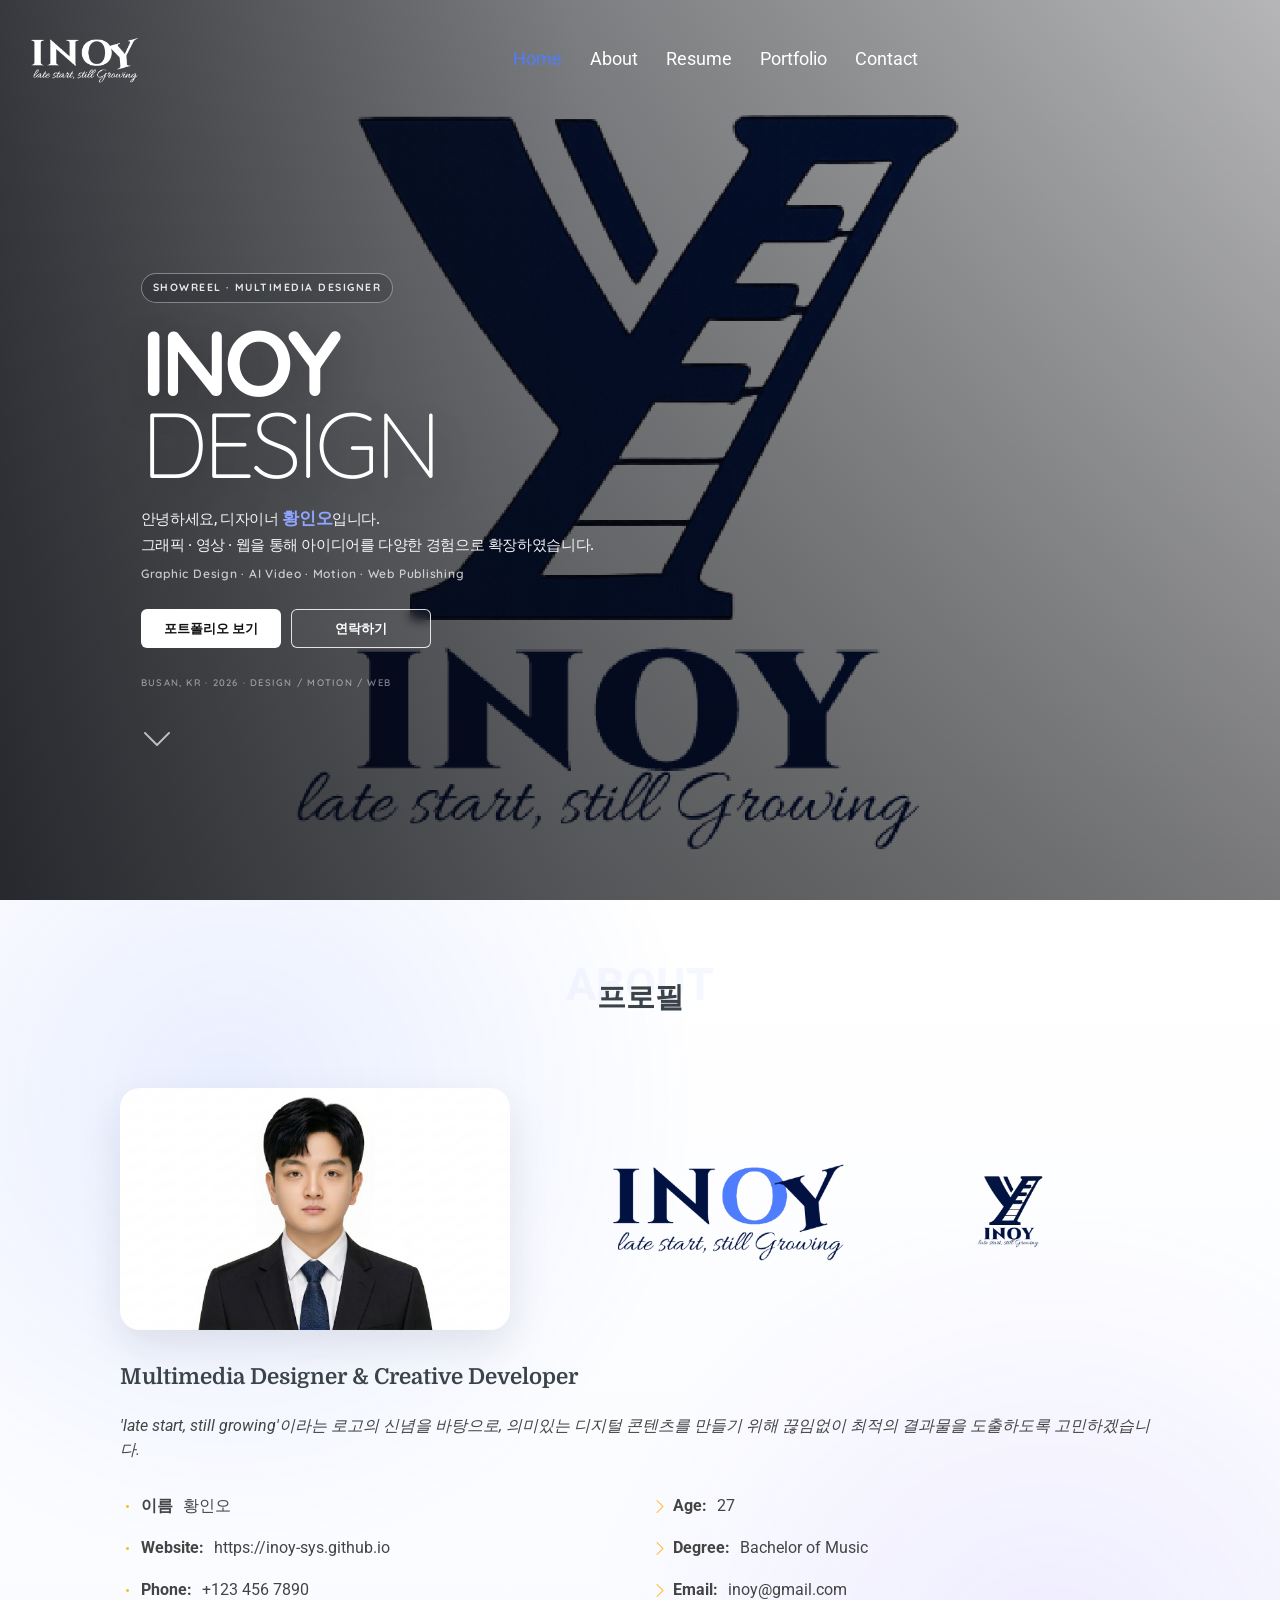
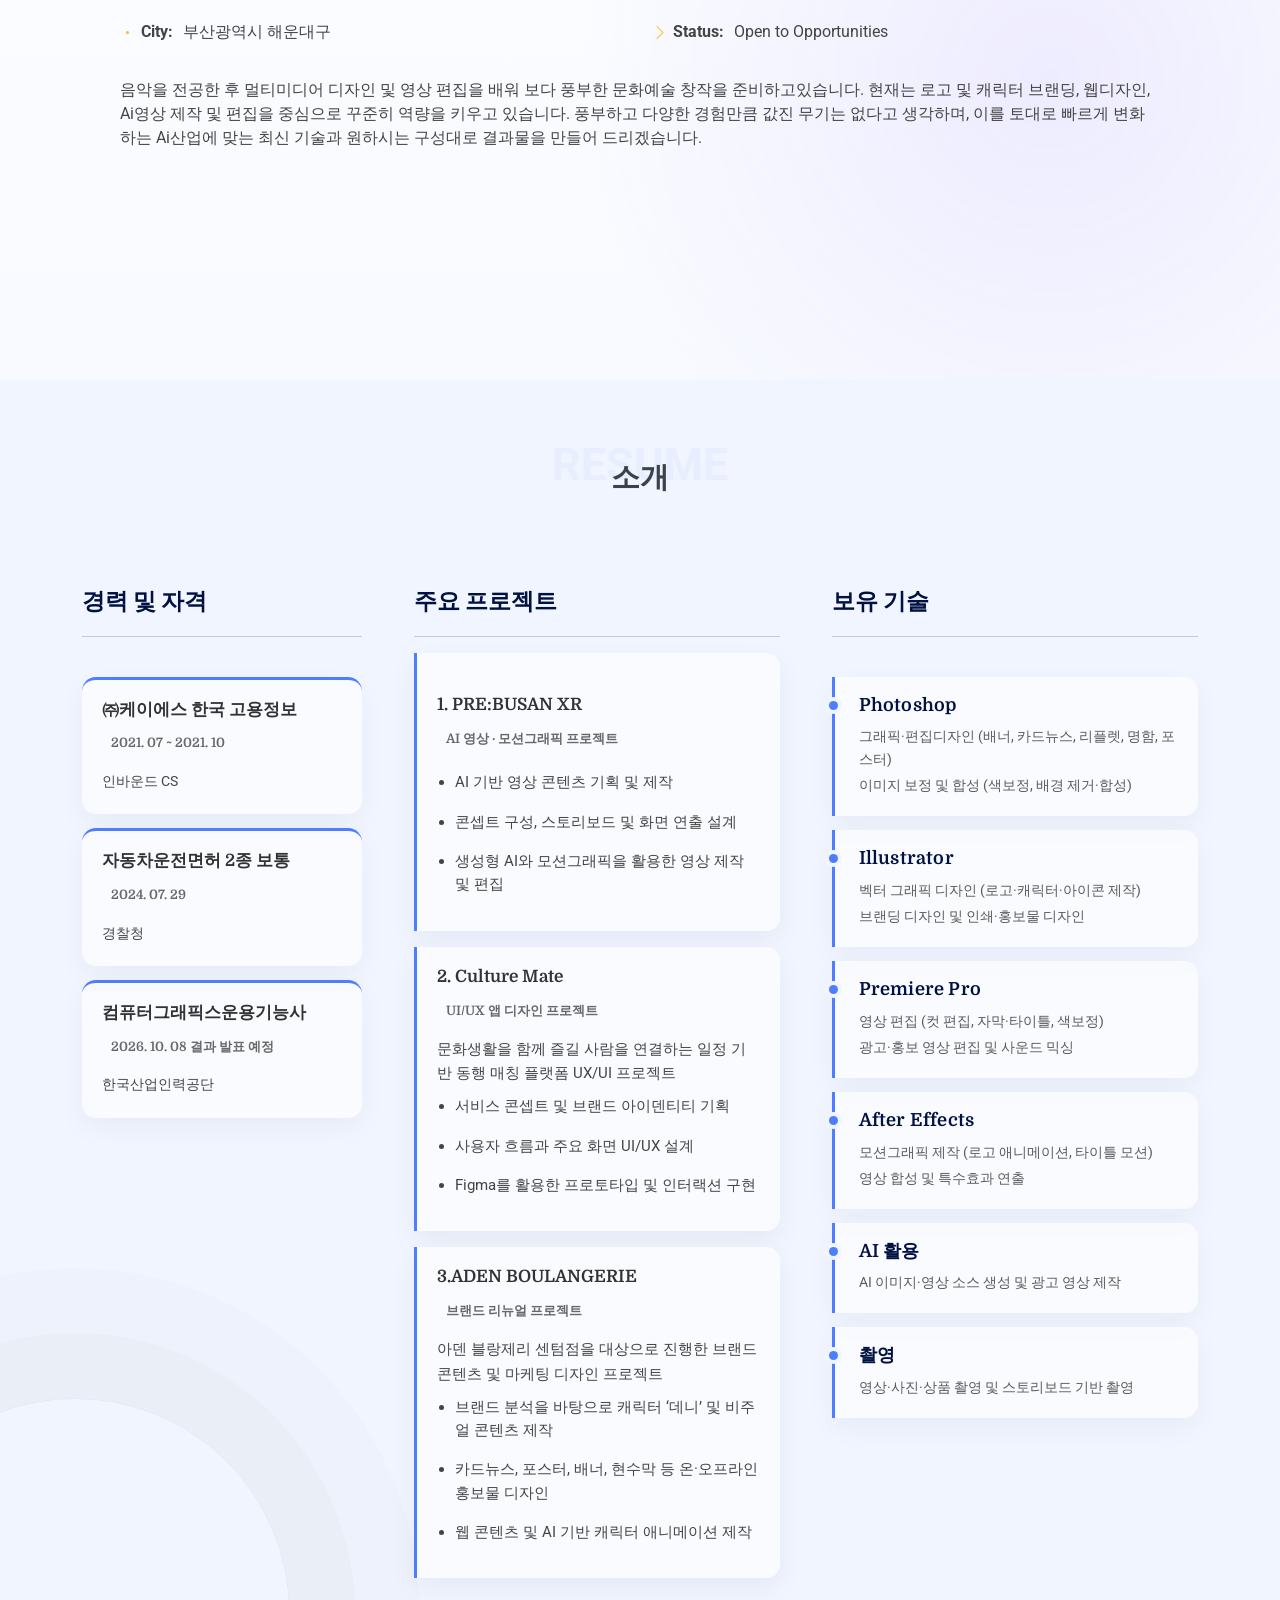
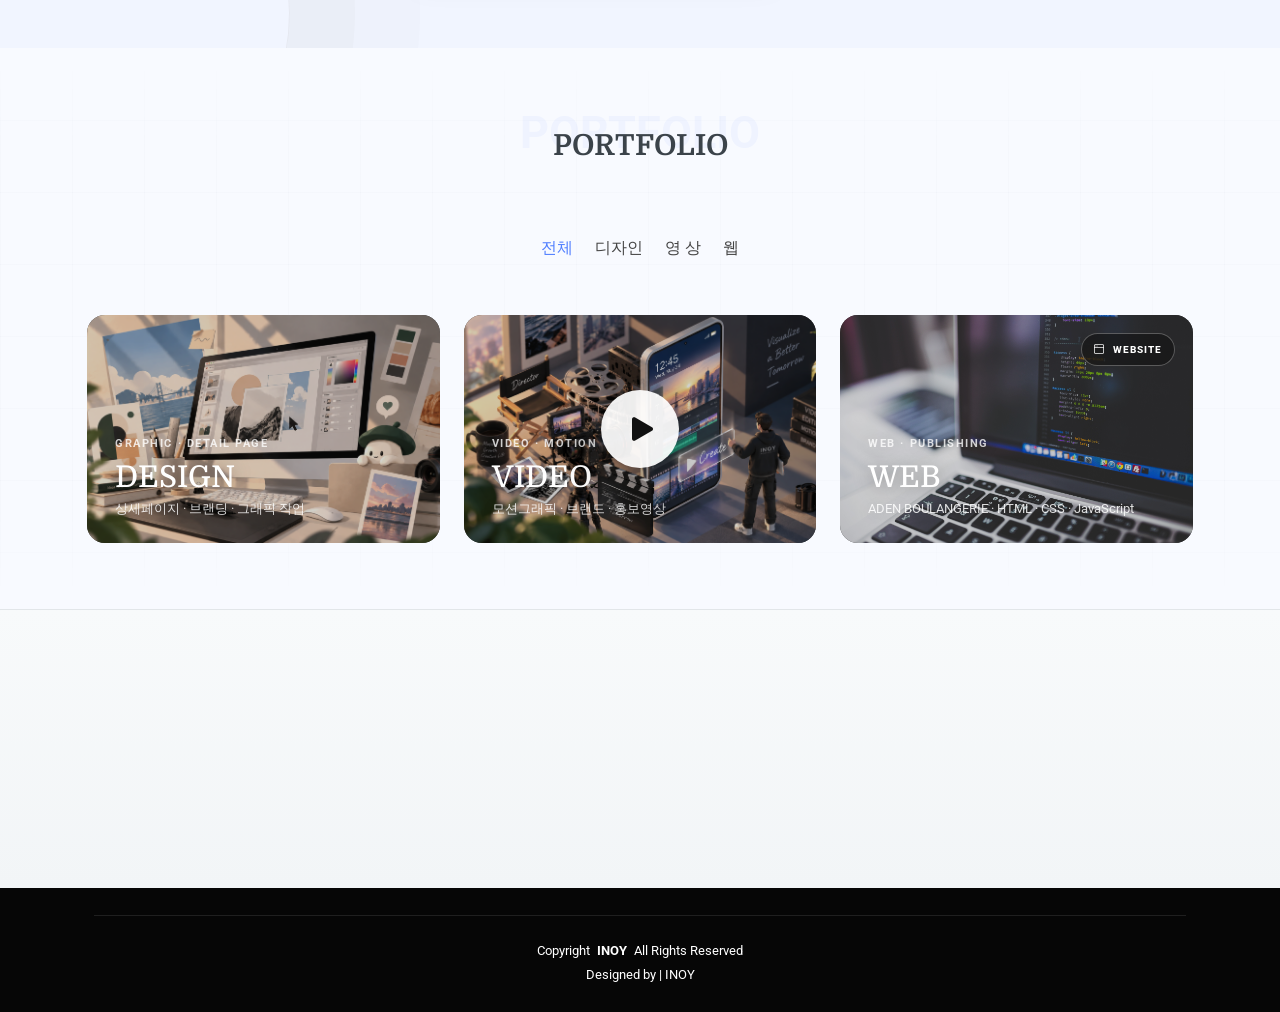
==== commit f177db77: "ok" ====
--- a/index.html
+++ b/index.html
@@ -997,6 +997,44 @@
 @media(max-width:520px){.le-hero{padding:26px 20px}.le-hero-top,.le-hero-bottom{font-size:8px}.le-hero-stage{height:360px}.le-hero-type h2{font-size:25vw}.le-board{padding:48px 12px 60px}.le-board-head{font-size:8px}.le-poster-mock,.le-card-mock{padding:28px 12px 18px}.le-poster-paper{padding:15px}.le-poster-name{font-size:18vw}.le-application{padding:70px 14px}.le-intro{padding:70px 24px}}
 @media(prefers-reduced-motion:reduce){.luna-editorial *{scroll-behavior:auto!important}}
 </style>
+
+<style>
+/* INOY — individual DESIGN project cards */
+#portfolio .design-project-card{
+  position:relative;
+  overflow:hidden;
+  cursor:pointer;
+}
+#portfolio .design-project-card > img{
+  width:100%;
+  height:100% !important;
+  object-fit:cover;
+  object-position:center;
+  transition:transform .45s cubic-bezier(.2,.7,.2,1);
+}
+#portfolio .design-project-card::after{
+  content:"";
+  position:absolute;
+  inset:0;
+  z-index:1;
+  pointer-events:none;
+  background:linear-gradient(to top,rgba(8,12,18,.76) 0%,rgba(8,12,18,.18) 47%,rgba(8,12,18,0) 72%);
+}
+#portfolio .design-project-card .portfolio-category-label{z-index:2}
+#portfolio .design-project-hit{
+  position:absolute;
+  inset:0;
+  z-index:3;
+  display:block;
+  text-indent:-9999px;
+  overflow:hidden;
+}
+#portfolio .design-project-card:hover > img{transform:scale(1.045)}
+@media(max-width:767px){
+  #portfolio .design-project-card:hover > img{transform:none}
+}
+</style>
+
 </head>
 <body class="index-page">
 <header class="header d-flex align-items-center fixed-top" id="header">
@@ -1209,9 +1247,67 @@
 <!-- <li data-filter=".filter-books">상세디자인</li> -->
 </ul><!-- End Portfolio Filters -->
 <div class="row g-4 isotope-container portfolio-category-grid" data-aos="fade-up" data-aos-delay="200">
-<div class="col-xl-4 col-lg-4 col-md-4 portfolio-item isotope-item filter-app portfolio-direct-design"><div class="portfolio-content portfolio-category-card"><img alt="디자인 프로젝트" class="img-fluid" src="assets/img/portfolio/designsome3.png"/><div class="portfolio-category-label"><span>GRAPHIC · DETAIL PAGE</span><h3>DESIGN</h3><p>상세페이지 · 브랜딩 · 그래픽 작업</p></div></div></div>
-<div class="col-xl-4 col-lg-4 col-md-4 portfolio-item isotope-item filter-product"><div class="portfolio-content portfolio-category-card"><img alt="학원 홍보영상 프로젝트" class="img-fluid" src="assets/img/videosome.png"/><div class="portfolio-category-label"><span>VIDEO · MOTION</span><h3>VIDEO</h3><p>모션그래픽 · 브랜드 · 홍보영상</p></div><div aria-hidden="true" class="video-card-play"><i class="bi bi-play-fill"></i></div><div class="portfolio-info"><a class="details-link video-modal-link" href="#" title="영상 작업 보기"><i class="bi bi-play-fill"></i></a></div></div></div>
-<div class="col-xl-4 col-lg-4 col-md-4 portfolio-item isotope-item filter-branding"><div aria-label="아덴 블랑제리 웹 프로젝트 보기" class="portfolio-content portfolio-category-card web-modal-link" role="button" tabindex="0"><img alt="아덴 블랑제리 웹 프로젝트" class="img-fluid" src="aden-site/assets/Adensome.jpg"/><div class="portfolio-category-label"><span>WEB · PUBLISHING</span><h3>WEB</h3><p>ADEN BOULANGERIE · HTML · CSS · JavaScript</p></div><div class="web-card-badge"><i class="bi bi-window"></i> WEBSITE</div></div></div>
+<!-- ALL view: category representative card -->
+<div class="col-xl-4 col-lg-4 col-md-4 portfolio-item isotope-item portfolio-overview-card portfolio-overview-design">
+  <div class="portfolio-content portfolio-category-card">
+    <img alt="디자인 프로젝트" class="img-fluid" src="assets/img/portfolio/designsome3.png"/>
+    <div class="portfolio-category-label">
+      <span>GRAPHIC · DETAIL PAGE</span>
+      <h3>DESIGN</h3>
+      <p>상세페이지 · 브랜딩 · 그래픽 작업</p>
+    </div>
+  </div>
+</div>
+<!-- DESIGN PROJECTS : individual portfolio cards -->
+<div class="col-xl-4 col-lg-4 col-md-6 portfolio-item isotope-item filter-app design-detail-card">
+  <div class="portfolio-content portfolio-category-card design-project-card">
+    <img alt="CULTURE MATE" class="img-fluid" src="assets/img/portfolio/culture-mate/logo.png"/>
+    <div class="portfolio-category-label"><span>APP PLANNING · UX/UI</span><h3>CULTURE MATE</h3><p>문화생활 동행 매칭 앱 기획</p></div>
+    <a aria-label="CULTURE MATE 프로젝트 보기" class="project-modal-link design-project-hit" data-project-index="0" href="#"></a>
+  </div>
+</div>
+
+<div class="col-xl-4 col-lg-4 col-md-6 portfolio-item isotope-item filter-app design-detail-card">
+  <div class="portfolio-content portfolio-category-card design-project-card">
+    <img alt="VELDEN BRAND IDENTITY" class="img-fluid" src="assets/img/portfolio/velden/veldensome.png"/>
+    <div class="portfolio-category-label"><span>BRAND IDENTITY</span><h3>VELDEN</h3><p>향수 브랜드 아이덴티티</p></div>
+    <a aria-label="VELDEN 프로젝트 보기" class="project-modal-link design-project-hit" data-project-index="1" href="#"></a>
+  </div>
+</div>
+
+<div class="col-xl-4 col-lg-4 col-md-6 portfolio-item isotope-item filter-app design-detail-card">
+  <div class="portfolio-content portfolio-category-card design-project-card">
+    <img alt="DENNY 브랜드 캐릭터" class="img-fluid" src="assets/img/portfolio/denny/denny-preview-main.png"/>
+    <div class="portfolio-category-label"><span>CHARACTER · BRANDING</span><h3>DENNY</h3><p>ADEN BOULANGERIE 캐릭터 리브랜딩</p></div>
+    <a aria-label="DENNY 프로젝트 보기" class="project-modal-link design-project-hit" data-project-index="2" href="#"></a>
+  </div>
+</div>
+
+<div class="col-xl-4 col-lg-4 col-md-6 portfolio-item isotope-item filter-app design-detail-card">
+  <div class="portfolio-content portfolio-category-card design-project-card">
+    <img alt="LOTTE WORLD LUNA" class="img-fluid" src="assets/img/portfolio/lotte-luna/preview-new.png"/>
+    <div class="portfolio-category-label"><span>CHARACTER DESIGN · ILLUSTRATION</span><h3>LUNA</h3><p>부산 롯데월드 캐릭터 뉴브랜딩</p></div>
+    <a aria-label="LUNA 프로젝트 보기" class="project-modal-link design-project-hit" data-project-index="3" href="#"></a>
+  </div>
+</div>
+
+<div class="col-xl-4 col-lg-4 col-md-6 portfolio-item isotope-item filter-app design-detail-card">
+  <div class="portfolio-content portfolio-category-card design-project-card">
+    <img alt="NOMAD TUMBLER" class="img-fluid" src="assets/img/portfolio/tumbler/preview-new.png"/>
+    <div class="portfolio-category-label"><span>GRAPHIC · DETAIL PAGE</span><h3>NOMAD TUMBLER</h3><p>제품 상세페이지 디자인</p></div>
+    <a aria-label="NOMAD TUMBLER 프로젝트 보기" class="project-modal-link design-project-hit" data-project-index="4" href="#"></a>
+  </div>
+</div>
+
+<div class="col-xl-4 col-lg-4 col-md-6 portfolio-item isotope-item filter-app design-detail-card">
+  <div class="portfolio-content portfolio-category-card design-project-card">
+    <img alt="WATER FESTIVAL POSTER" class="img-fluid" src="assets/img/portfolio/poster/포스터.png"/>
+    <div class="portfolio-category-label"><span>POSTER · EDITORIAL</span><h3>WATER FESTIVAL</h3><p>포스터 · 리플렛 · 티켓 비주얼</p></div>
+    <a aria-label="WATER FESTIVAL 프로젝트 보기" class="project-modal-link design-project-hit" data-project-index="5" href="#"></a>
+  </div>
+</div>
+<div class="col-xl-4 col-lg-4 col-md-4 portfolio-item isotope-item filter-product portfolio-overview-card"><div class="portfolio-content portfolio-category-card"><img alt="학원 홍보영상 프로젝트" class="img-fluid" src="assets/img/videosome.png"/><div class="portfolio-category-label"><span>VIDEO · MOTION</span><h3>VIDEO</h3><p>모션그래픽 · 브랜드 · 홍보영상</p></div><div aria-hidden="true" class="video-card-play"><i class="bi bi-play-fill"></i></div><div class="portfolio-info"><a class="details-link video-modal-link" href="#" title="영상 작업 보기"><i class="bi bi-play-fill"></i></a></div></div></div>
+<div class="col-xl-4 col-lg-4 col-md-4 portfolio-item isotope-item filter-branding portfolio-overview-card"><div aria-label="아덴 블랑제리 웹 프로젝트 보기" class="portfolio-content portfolio-category-card web-modal-link" role="button" tabindex="0"><img alt="아덴 블랑제리 웹 프로젝트" class="img-fluid" src="aden-site/assets/Adensome.jpg"/><div class="portfolio-category-label"><span>WEB · PUBLISHING</span><h3>WEB</h3><p>ADEN BOULANGERIE · HTML · CSS · JavaScript</p></div><div class="web-card-badge"><i class="bi bi-window"></i> WEBSITE</div></div></div>
 </div><!-- End Portfolio Container -->
 </div>
 </div>
@@ -1269,7 +1365,7 @@
 <div class="swiper project-preview-swiper">
 <div class="swiper-wrapper"><div class="swiper-slide project-preview-slide" data-detail="culture"><div class="project-preview-media is-clickable"><img alt="CULTURE MATE" data-src="assets/img/portfolio/culture-mate/logo.png"/></div><div class="project-preview-copy"><span>01 · APP PLANNING</span><h3>CULTURE MATE</h3><p>[앱 기획 및 개발] <br> 문화생활 동행의 불편을 분석하고 안전한 동행 매칭 경험을 설계한 앱 기획 프로젝트입니다.</p></div></div><div class="swiper-slide project-preview-slide" data-detail="velden"><div class="project-preview-media is-clickable"><img alt="VELDEN BRAND IDENTITY" data-src="assets/img/portfolio/velden/veldensome.png"/></div><div class="project-preview-copy"><span>02 · LOGO &amp; BUSINESS CARD</span><h3>VELDEN</h3><p>[뉴브랜딩] <br> 향수 브랜드 VELDEN의 로고 시스템과 명함까지 확장한 브랜드 아이덴티티 작업입니다.</p></div></div><div class="swiper-slide project-preview-slide" data-detail="denny">
 <div class="project-preview-media is-clickable">
-<img alt="DENNY 브랜드 캐릭터" data-src="assets/img/portfolio/denny/denny-01.png"/>
+<img alt="DENNY 브랜드 캐릭터" data-src="assets/img/portfolio/denny/denny-preview-main.png"/>
 </div>
 <div class="project-preview-copy">
 <span>03 · BRAND CHARACTER</span>
@@ -1379,14 +1475,14 @@
   <div class="cmv-bigword">DISCOVER</div>
   <div class="cmv-section-head">
     <span>01 · DISCOVER</span>
-    <h3>오늘의 문화생활을<br/>한 화면에서 발견합니다.</h3>
+    <h3></h3>
   </div>
   <div class="cmv-discover-stage">
     <div class="cmv-phone cmv-tall"><img data-src="assets/img/portfolio/culture-mate/ui/03-home.png" alt="Culture Mate 홈 UI"/></div>
     <div class="cmv-feature-shot">
       <img data-src="assets/img/portfolio/culture-mate/ui/15-ai-recommend.png" alt="AI 맞춤 문화 추천 상세 UI"/>
       <strong>AI RECOMMEND</strong>
-      <small>취향을 바탕으로 문화 경험을 추천</small>
+      <small></small>
     </div>
     <div class="cmv-phone cmv-tall cmv-recruit-phone"><img data-src="assets/img/portfolio/culture-mate/ui/04-recruit.png" alt="Culture Mate 모집 UI"/></div>
   </div>
@@ -1395,7 +1491,7 @@
 <section class="cmv-match">
   <div class="cmv-section-head cmv-light-head">
     <span>02 · AI MATCHING</span>
-    <h3>누르고, 기다리고,<br/>매칭이 완성됩니다.</h3>
+    <h3></h3>
   </div>
   <div class="cmv-match-flow">
     <figure><div class="cmv-screen-card"><img data-src="assets/img/portfolio/culture-mate/ui/12-ai-match-popup.png" alt="AI 자동 매칭 시작 팝업"/></div><figcaption><b>01</b><span>START</span></figcaption></figure>
@@ -1408,7 +1504,7 @@
 <section class="cmv-gallery">
   <div class="cmv-gallery-copy">
     <span>03 · UI COLLECTION</span>
-    <h3>하나의 경험으로<br/>이어지는 화면들.</h3>
+    <h3></h3>
   </div>
   <div class="cmv-gallery-track">
     <div class="cmv-phone"><img data-src="assets/img/portfolio/culture-mate/ui/01-onboarding.png" alt="온보딩"/></div>
@@ -1431,8 +1527,8 @@
     </div>
     <div class="proto-copy">
       <small>04 · INTERACTIVE PROTOTYPE</small>
-      <h2>직접<br/>사용해보세요.</h2>
-      <p>완성된 화면은 여기서 직접 눌러볼 수 있습니다.<br/>홈부터 AI 매칭 흐름까지 연결된 인터랙션을 확인해보세요.</p>
+      <h2>PREVIEW</h2>
+      <p></p>
     </div>
   </div>
 </section>
@@ -1483,15 +1579,15 @@
 <div class="luna-edition">
   <header class="le-hero">
     <div class="le-hero-top"><span>INOY / CHARACTER DESIGN</span><span>01 — 04 / PROJECT ARCHIVE</span></div>
-    <div class="le-hero-layout"><div class="le-hero-type"><p class="le-label">A NEW CHARACTER FOR THE NIGHT</p><h2>LU<span>NA</span><em>.</em></h2><p class="le-korean">밤의 축제를 이끄는<br>새로운 캐릭터</p><div class="le-rule"></div><p class="le-summary">부산 롯데월드의 밤축제를 모티브로 디자인한 캐릭터 LUNA. 캐릭터의 형태와 표정, 포즈를 하나의 비주얼 언어로 정리했습니다.</p><span class="le-index">CHARACTER / ILLUSTRATION / 2026</span></div>
+    <div class="le-hero-layout"><div class="le-hero-type"><p class="le-label">A NEW CHARACTER FOR THE NIGHT</p><h2>LU<span>NA</span><em>.</em></h2><p class="le-korean">밤의 축제를 이끄는<br>새로운 캐릭터</p><div class="le-rule"></div><p class="le-summary"></p><span class="le-index">CHARACTER / ILLUSTRATION / 2026</span></div>
     <div class="le-hero-stage"><div class="le-orbit le-orbit-one"></div><div class="le-orbit le-orbit-two"></div><span class="le-stage-label">MEET LUNA</span><img data-src="assets/img/portfolio/lotte-luna/luna-interactive.png" alt="루나 캐릭터 메인 아트"><span class="le-stage-foot">NIGHT PARADE LEADER · 01</span></div></div>
     <div class="le-hero-bottom"><span>THE CHARACTER PROJECT</span><span>SCROLL TO EXPLORE ↓</span></div>
   </header>
-  <section class="le-intro"><div><span class="le-label">01 / CHARACTER STORY</span><h3>밤의 분위기를<br><i>캐릭터로.</i></h3></div><div><p>루나의 콘셉트와 기본 디자인을 소개합니다. 캐릭터가 어떤 분위기와 형태로 완성되었는지 원본 디자인 보드를 통해 확인할 수 있습니다.</p><span class="le-small-note">ORIGINAL DESIGN BOARD</span></div></section>
+
   <section class="le-board le-board-cream"><div class="le-board-head"><span>01 — INTRODUCTION</span><span>ORIGINAL ARTWORK</span></div><img data-src="assets/img/portfolio/lotte-luna/luna-intro-clean.png" alt="루나 캐릭터 소개 원본 디자인"><p class="le-board-caption">LUNA / CHARACTER INTRODUCTION</p></section>
-  <section class="le-application"><div class="le-application-heading"><span class="le-label">02 / VISUAL APPLICATION</span><h3>One character.<br><i>Different expressions.</i></h3><p>캐릭터 원본을 활용한 포트폴리오용 가상 적용 연출입니다.</p></div><div class="le-application-grid"><div class="le-poster-mock"><div class="le-poster-paper"><div class="le-poster-head"><span>LOTTE WORLD</span><span>CHARACTER STUDY</span></div><div class="le-poster-name">LUNA<span>✳</span></div><img data-src="assets/img/portfolio/lotte-luna/luna-interactive.png" alt="루나 캐릭터를 적용한 가상 포스터"><div class="le-poster-bottom"><span>NIGHT PARADE<br>LEADER</span><span>MEET THE NIGHT<br>WITH LUNA.</span></div></div><span class="le-mock-label">A / POSTER CONCEPT</span></div><div class="le-card-mock"><div class="le-card-surface"><div class="le-card-top"><span>LUNA / 01</span><span>✳</span></div><img data-src="assets/img/portfolio/lotte-luna/luna-interactive.png" alt="루나 캐릭터를 적용한 가상 카드"><strong>HELLO,<br>NIGHT!</strong><span>CHARACTER ART CARD</span></div><span class="le-mock-label">B / ART CARD CONCEPT</span></div></div></section>
-  <section class="le-board le-board-lilac"><div class="le-board-head"><span>03 — TURNAROUND</span><span>FORM &amp; PROPORTION</span></div><div class="le-board-title"><h3>Every angle<br><i>of LUNA.</i></h3><p>다양한 방향에서도 일관되게 보이도록 정리한 캐릭터 턴어라운드.</p></div><img data-src="assets/img/portfolio/lotte-luna/luna-turnaround-clean.png" alt="루나 턴어라운드 원본 디자인"><p class="le-board-caption">LUNA / TURNAROUND</p></section>
-  <section class="le-board le-board-cream"><div class="le-board-head"><span>04 — POSE DESIGN</span><span>MOVEMENT &amp; PERSONALITY</span></div><div class="le-board-title"><h3>A little more<br><i>alive.</i></h3><p>동작과 제스처로 확장한 루나의 캐릭터성.</p></div><img data-src="assets/img/portfolio/lotte-luna/luna-poses-clean.png" alt="루나 포즈 원본 디자인"><p class="le-board-caption">LUNA / POSE STUDY</p></section>
+  
+  <section class="le-board le-board-lilac"><div class="le-board-head"><span>03 — TURNAROUND</span><span>FORM &amp; PROPORTION</span></div><div class="le-board-title"><h3></i></h3><p>다양한 방향에서도 일관되게 보이도록 정리한 캐릭터 턴어라운드.</p></div><img data-src="assets/img/portfolio/lotte-luna/luna-turnaround-clean.png" alt="루나 턴어라운드 원본 디자인"><p class="le-board-caption">LUNA / TURNAROUND</p></section>
+  <section class="le-board le-board-cream"><div class="le-board-head"><span>04 — POSE DESIGN</span><span>MOVEMENT &amp; PERSONALITY</span></div><div class="le-board-title"><h3></i></h3><p>동작과 제스처로 확장한 루나의 캐릭터성.</p></div><img data-src="assets/img/portfolio/lotte-luna/luna-poses-clean.png" alt="루나 포즈 원본 디자인"><p class="le-board-caption">LUNA / POSE STUDY</p></section>
   <section class="le-board le-board-lilac"><div class="le-board-head"><span>05 — EXPRESSION</span><span>EMOTION &amp; DETAIL</span></div><div class="le-board-title"><h3>Many moods.<br><i>One LUNA.</i></h3><p>표정 변화로 표현한 캐릭터의 감정과 디테일.</p></div><img data-src="assets/img/portfolio/lotte-luna/luna-expression-clean.png" alt="루나 표정 원본 디자인"><p class="le-board-caption">LUNA / EXPRESSION STUDY</p></section>
   <footer class="le-finale"><span>END OF CHARACTER STUDY</span><strong>LUNA<span>✳</span></strong><p>THANK YOU FOR WATCHING.</p></footer>
 </div></section>
@@ -1691,6 +1787,90 @@
 })();
 </script>
 <script src="assets/js/main.js"></script>
+<script>
+/* INOY portfolio category switch
+   전체 = DESIGN / VIDEO / WEB representative cards
+   디자인 = six individual design projects
+   영상 / 웹 = their existing category cards
+*/
+(function () {
+  function getIso(layout) {
+    var container = layout.querySelector('.isotope-container');
+    if (!container || typeof Isotope === 'undefined') return null;
+    return Isotope.data(container);
+  }
+
+  function applyPortfolioMode(filterValue) {
+    var layout = document.querySelector('#portfolio .isotope-layout');
+    if (!layout) return;
+
+    var iso = getIso(layout);
+    var allCards = layout.querySelectorAll('.isotope-item');
+    var designDetails = layout.querySelectorAll('.design-detail-card');
+    var overviewCards = layout.querySelectorAll('.portfolio-overview-card');
+    var designOverview = layout.querySelector('.portfolio-overview-design');
+
+    allCards.forEach(function (el) {
+      el.classList.remove('inoy-force-hide');
+    });
+
+    if (filterValue === '*') {
+      designDetails.forEach(function (el) { el.classList.add('inoy-force-hide'); });
+      overviewCards.forEach(function (el) { el.classList.remove('inoy-force-hide'); });
+    } else if (filterValue === '.filter-app') {
+      overviewCards.forEach(function (el) { el.classList.add('inoy-force-hide'); });
+      designDetails.forEach(function (el) { el.classList.remove('inoy-force-hide'); });
+    } else if (filterValue === '.filter-product') {
+      designDetails.forEach(function (el) { el.classList.add('inoy-force-hide'); });
+      overviewCards.forEach(function (el) {
+        if (!el.classList.contains('filter-product')) el.classList.add('inoy-force-hide');
+      });
+    } else if (filterValue === '.filter-branding') {
+      designDetails.forEach(function (el) { el.classList.add('inoy-force-hide'); });
+      overviewCards.forEach(function (el) {
+        if (!el.classList.contains('filter-branding')) el.classList.add('inoy-force-hide');
+      });
+    }
+
+    if (iso) {
+      /* Use the visibility class as the source of truth.
+         This preserves Isotope's smooth transition/re-layout. */
+      iso.arrange({
+        filter: function (itemElem) {
+          return !itemElem.classList.contains('inoy-force-hide');
+        }
+      });
+    }
+  }
+
+  function init() {
+    var layout = document.querySelector('#portfolio .isotope-layout');
+    if (!layout) return;
+    var filters = layout.querySelectorAll('.portfolio-filters li');
+
+    filters.forEach(function (btn) {
+      btn.addEventListener('click', function () {
+        var value = btn.getAttribute('data-filter') || '*';
+        /* Run after the template's own click handler. */
+        setTimeout(function () { applyPortfolioMode(value); }, 0);
+      });
+    });
+
+    /* Initial ALL view after images / Isotope initialization. */
+    var runInitial = function () {
+      setTimeout(function () { applyPortfolioMode('*'); }, 80);
+    };
+    if (document.readyState === 'complete') runInitial();
+    else window.addEventListener('load', runInitial, { once: true });
+  }
+
+  if (document.readyState === 'loading') {
+    document.addEventListener('DOMContentLoaded', init);
+  } else {
+    init();
+  }
+})();
+</script>
 <div aria-hidden="true" class="about-brand-lightbox" id="aboutBrandLightbox">
 <button aria-label="닫기" class="about-brand-lightbox-close" type="button">×</button>
 <div class="about-brand-lightbox-panel">
--- a/assets/css/main.css
+++ b/assets/css/main.css
@@ -4619,4 +4619,107 @@
   padding-left: clamp(20px, 4vw, 60px) !important;
   padding-right: clamp(20px, 4vw, 60px) !important;
   box-sizing: border-box !important;
-}+}
+
+/* =========================================================
+   INOY PORTFOLIO CATEGORY SWITCH
+   ALL: DESIGN / VIDEO / WEB
+   DESIGN: 3 columns desktop, 2 tablet, 1 mobile
+   ========================================================= */
+#portfolio .isotope-item.inoy-force-hide {
+  display: none !important;
+}
+
+/* Keep original overview cards at the familiar 3-up size */
+#portfolio .portfolio-overview-card {
+  width: 33.333333% !important;
+}
+
+/* Individual DESIGN projects */
+#portfolio .design-detail-card {
+  width: 33.333333% !important;
+  max-width: 33.333333% !important;
+  flex: 0 0 33.333333% !important;
+}
+
+@media (max-width: 991.98px) {
+  #portfolio .design-detail-card {
+    width: 50% !important;
+    max-width: 50% !important;
+    flex: 0 0 50% !important;
+  }
+}
+
+@media (max-width: 575.98px) {
+  #portfolio .portfolio-overview-card,
+  #portfolio .design-detail-card {
+    width: 100% !important;
+    max-width: 100% !important;
+    flex: 0 0 100% !important;
+  }
+}
+
+/* =========================================================
+   FINAL PORTFOLIO 3-COLUMN BOUNDS FIX
+   Prevents cards from sticking out left/right.
+   Desktop 3 / Tablet 2 / Mobile 1.
+   ========================================================= */
+#portfolio .container-fluid {
+  padding-left: clamp(20px, 4vw, 64px) !important;
+  padding-right: clamp(20px, 4vw, 64px) !important;
+}
+
+#portfolio .isotope-layout {
+  width: 100% !important;
+  max-width: 1440px !important;
+  margin-left: auto !important;
+  margin-right: auto !important;
+}
+
+#portfolio .isotope-container.portfolio-category-grid {
+  position: relative !important;
+  width: 100% !important;
+  margin-left: 0 !important;
+  margin-right: 0 !important;
+}
+
+/* Isotope calculates positions from this exact item width. */
+#portfolio .isotope-container > .portfolio-item {
+  width: 33.333333% !important;
+  max-width: 33.333333% !important;
+  padding: 12px !important;
+  box-sizing: border-box !important;
+}
+
+#portfolio .portfolio-content.portfolio-category-card {
+  width: 100% !important;
+  max-width: 100% !important;
+  margin: 0 !important;
+  box-sizing: border-box !important;
+}
+
+#portfolio .portfolio-category-card > img {
+  display: block;
+  width: 100% !important;
+  max-width: 100% !important;
+}
+
+@media (max-width: 991.98px) {
+  #portfolio .isotope-container > .portfolio-item {
+    width: 50% !important;
+    max-width: 50% !important;
+  }
+}
+
+@media (max-width: 575.98px) {
+  #portfolio .container-fluid {
+    padding-left: 14px !important;
+    padding-right: 14px !important;
+  }
+  #portfolio .isotope-container > .portfolio-item {
+    width: 100% !important;
+    max-width: 100% !important;
+    padding: 8px 0 !important;
+  }
+}
+
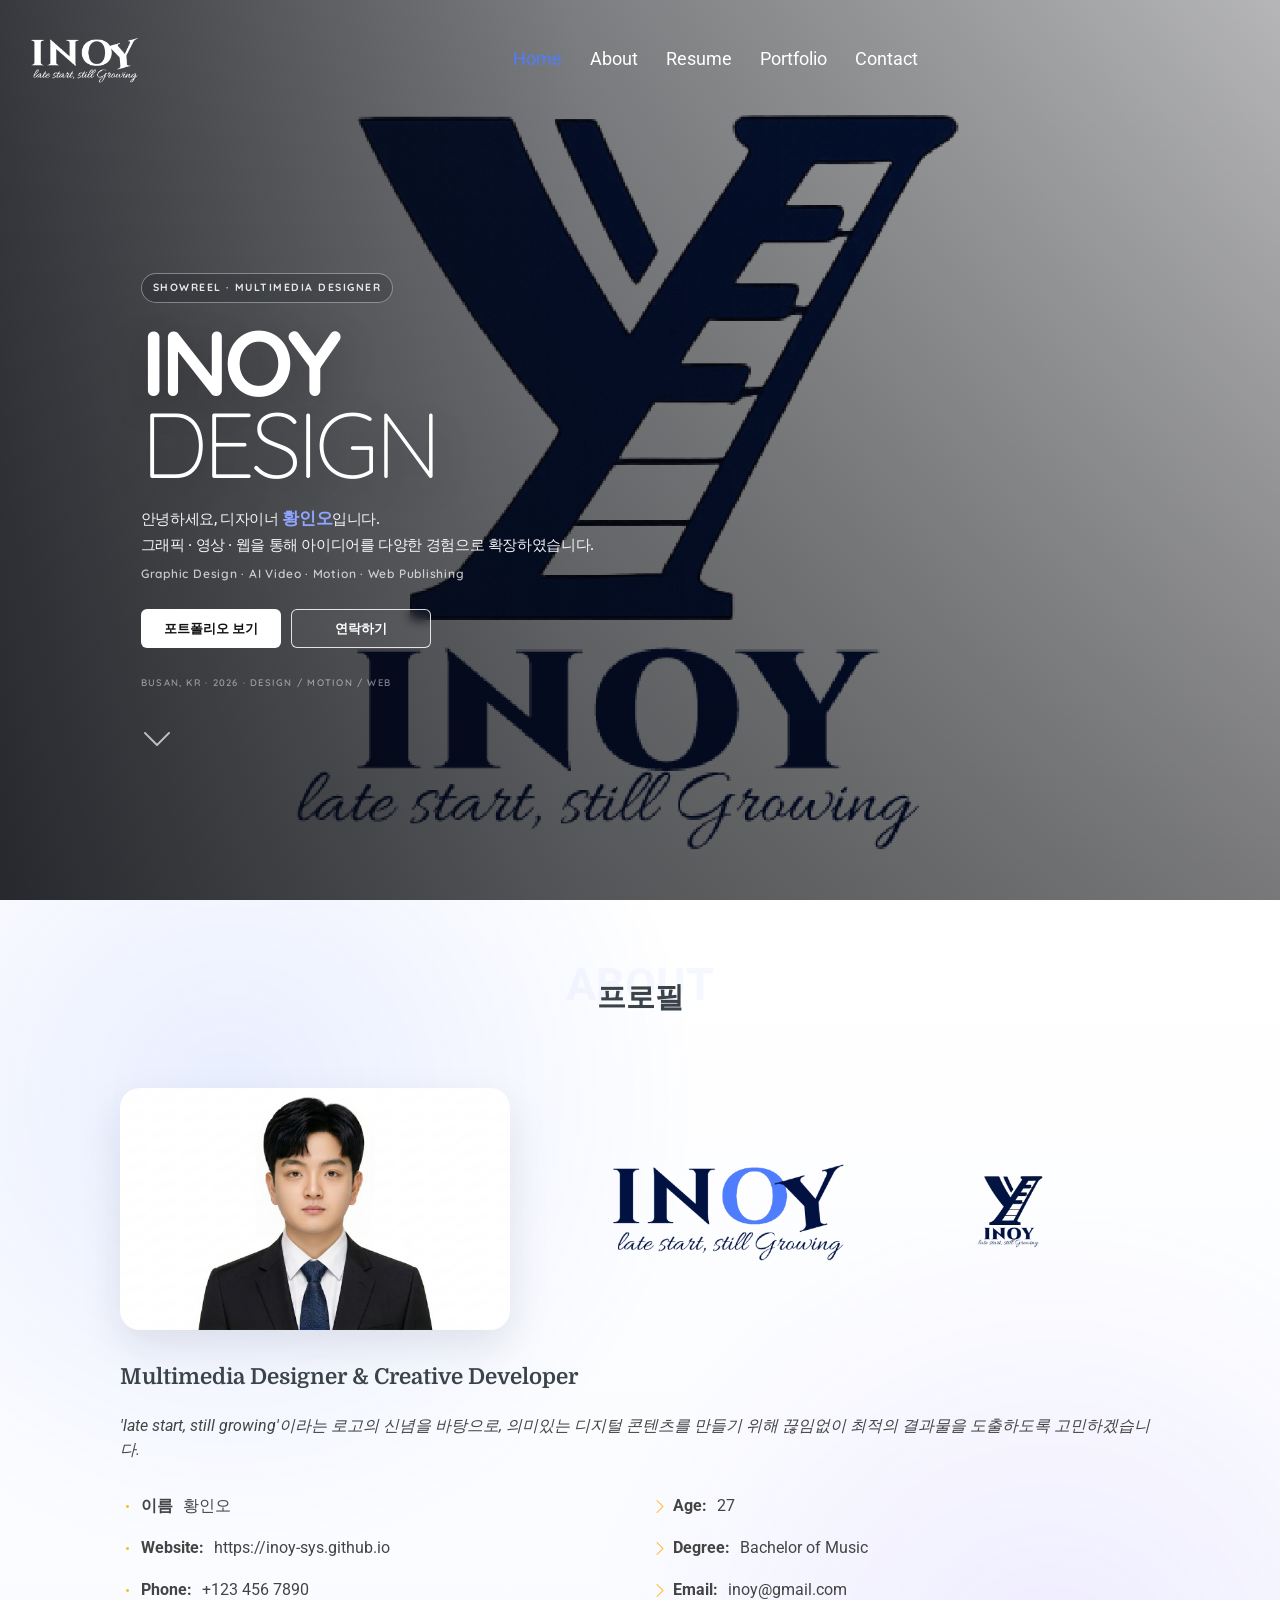
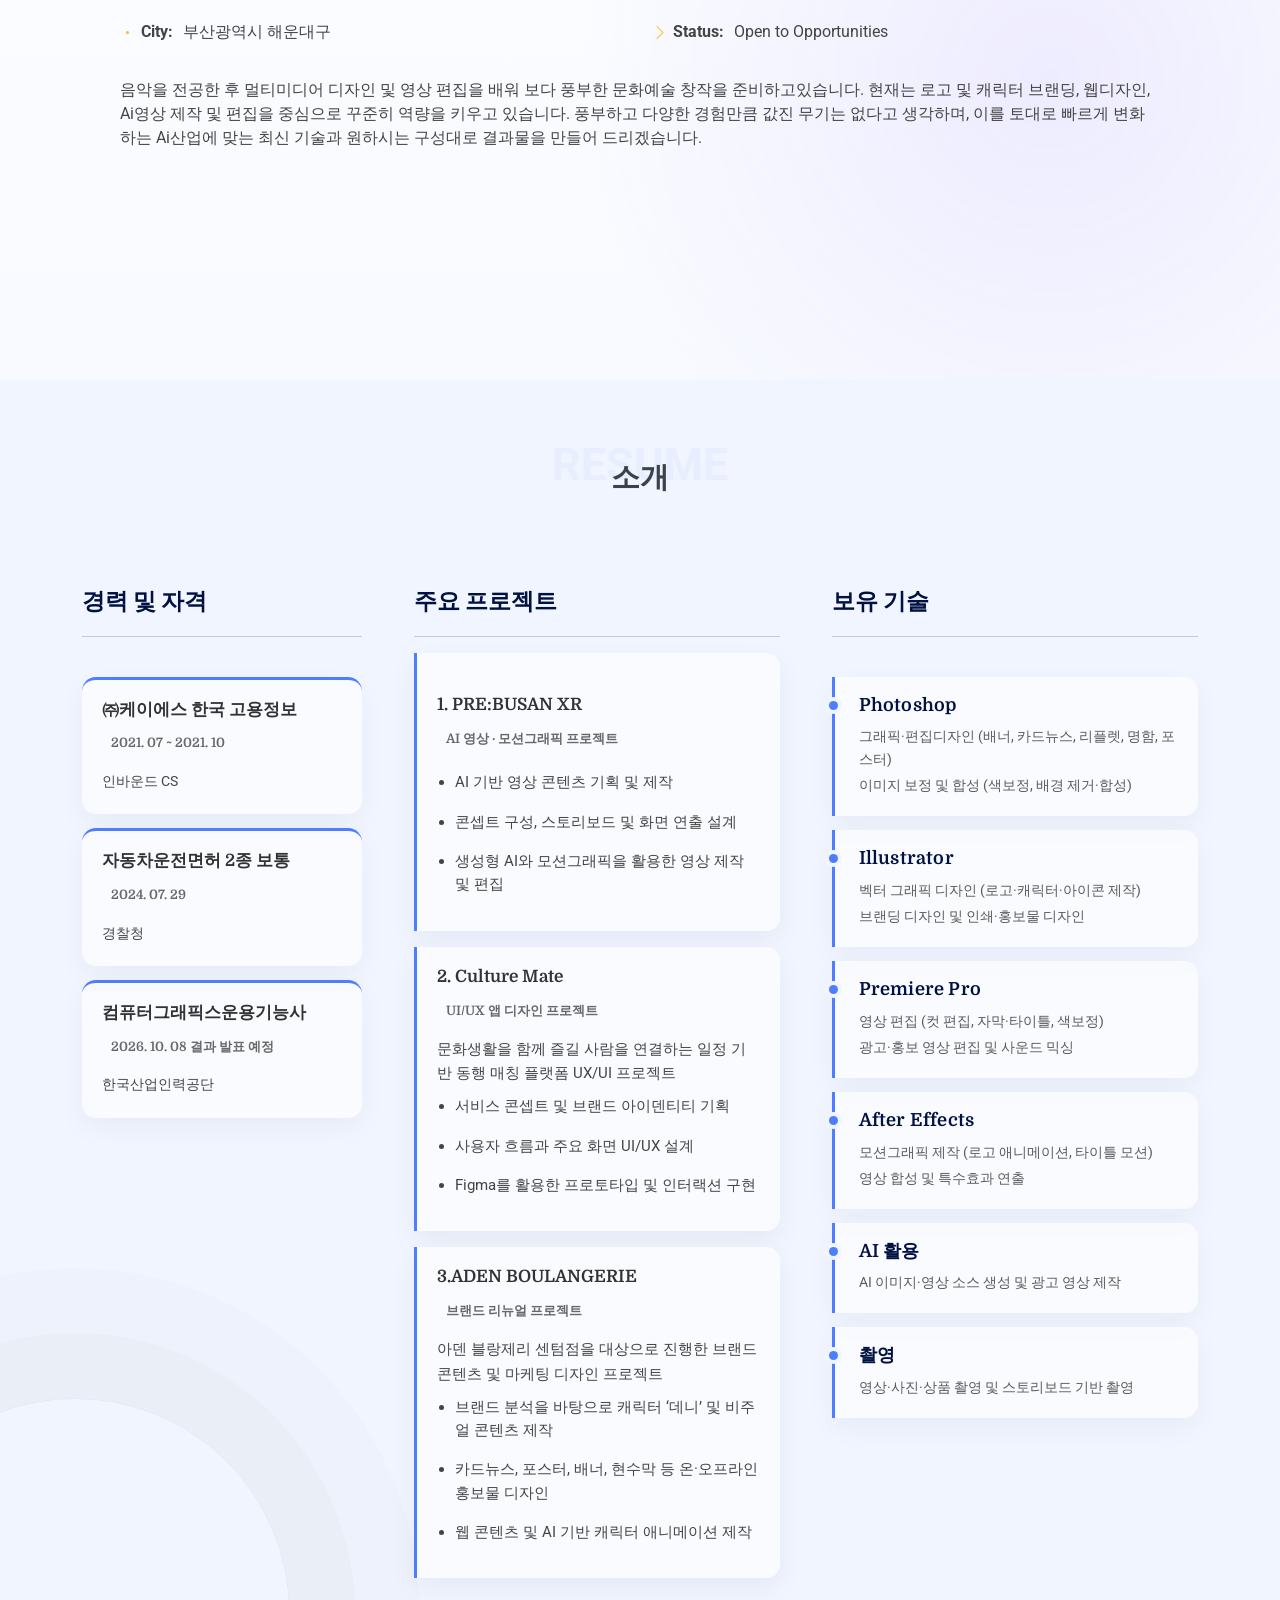
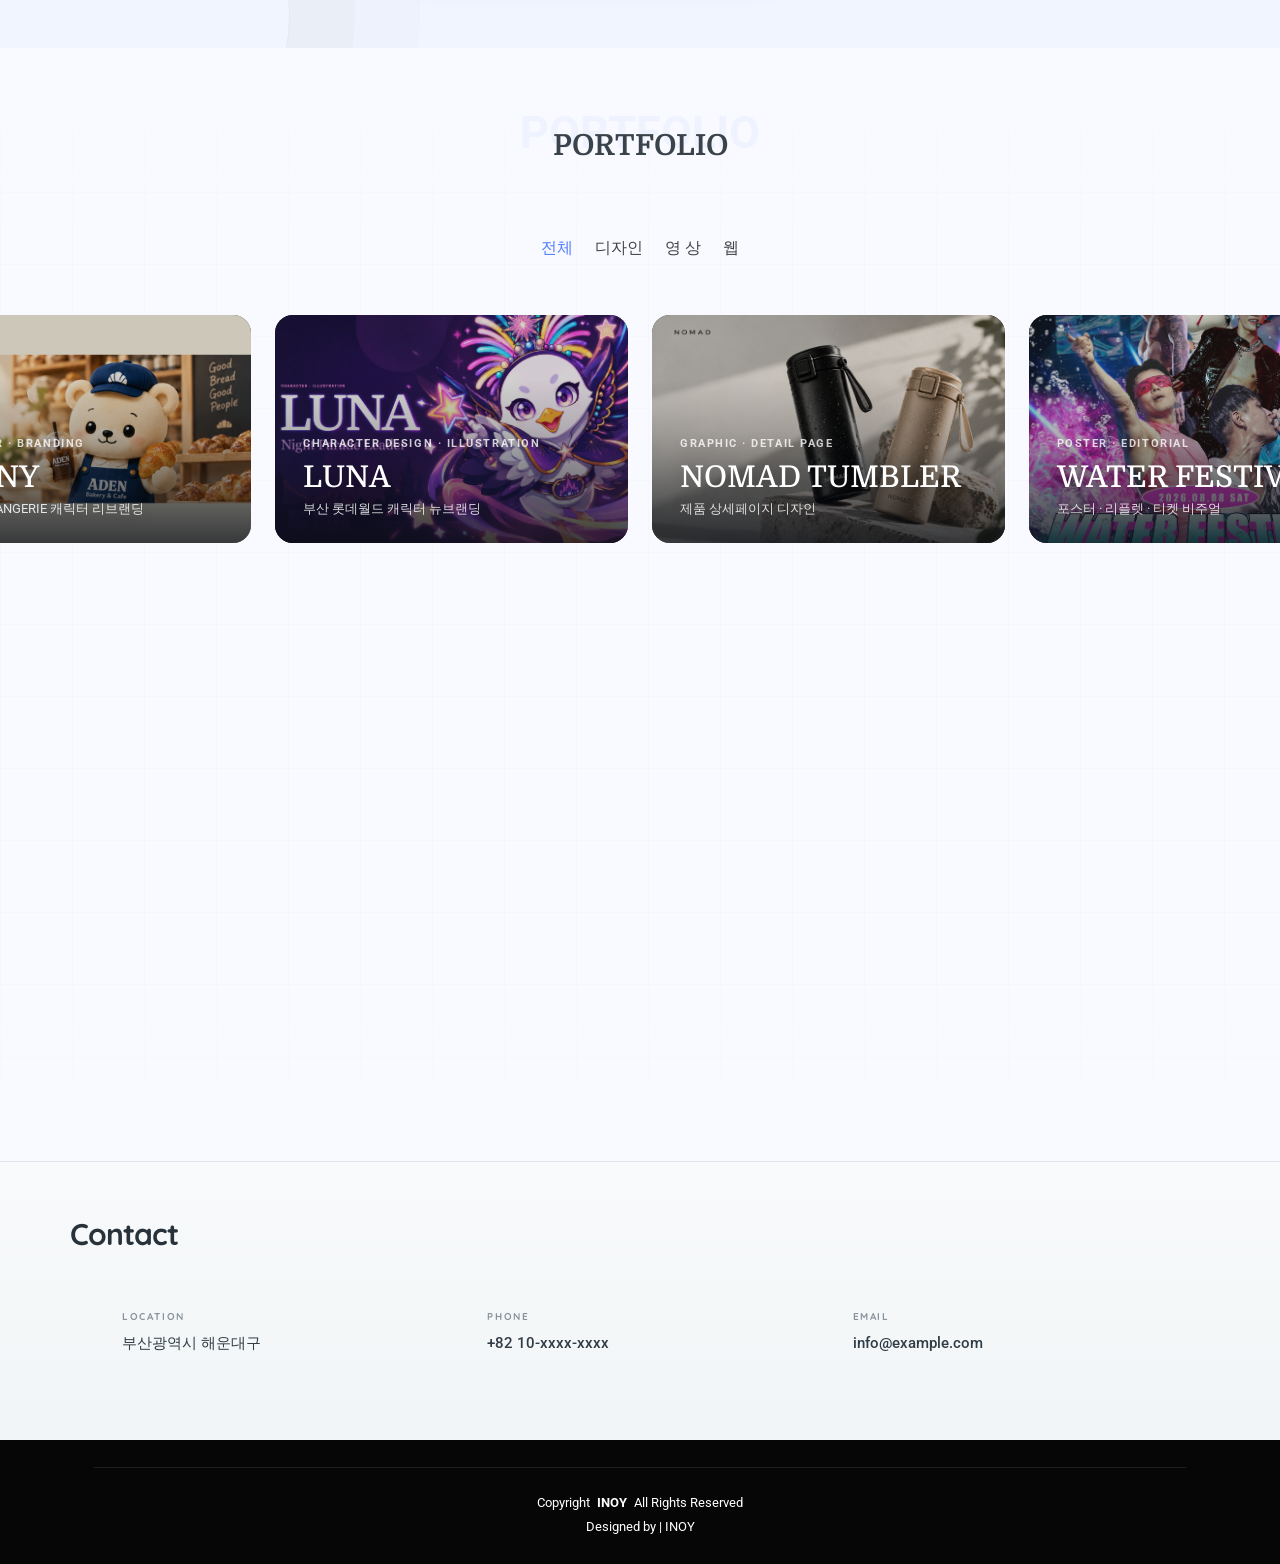
==== commit c9964461: "??" ====
--- a/index.html
+++ b/index.html
@@ -1247,19 +1247,8 @@
 <!-- <li data-filter=".filter-books">상세디자인</li> -->
 </ul><!-- End Portfolio Filters -->
 <div class="row g-4 isotope-container portfolio-category-grid" data-aos="fade-up" data-aos-delay="200">
-<!-- ALL view: category representative card -->
-<div class="col-xl-4 col-lg-4 col-md-4 portfolio-item isotope-item portfolio-overview-card portfolio-overview-design">
-  <div class="portfolio-content portfolio-category-card">
-    <img alt="디자인 프로젝트" class="img-fluid" src="assets/img/portfolio/designsome3.png"/>
-    <div class="portfolio-category-label">
-      <span>GRAPHIC · DETAIL PAGE</span>
-      <h3>DESIGN</h3>
-      <p>상세페이지 · 브랜딩 · 그래픽 작업</p>
-    </div>
-  </div>
-</div>
 <!-- DESIGN PROJECTS : individual portfolio cards -->
-<div class="col-xl-4 col-lg-4 col-md-6 portfolio-item isotope-item filter-app design-detail-card">
+<div class="col-xl-4 col-lg-4 col-md-6 portfolio-item isotope-item filter-app">
   <div class="portfolio-content portfolio-category-card design-project-card">
     <img alt="CULTURE MATE" class="img-fluid" src="assets/img/portfolio/culture-mate/logo.png"/>
     <div class="portfolio-category-label"><span>APP PLANNING · UX/UI</span><h3>CULTURE MATE</h3><p>문화생활 동행 매칭 앱 기획</p></div>
@@ -1267,7 +1256,7 @@
   </div>
 </div>
 
-<div class="col-xl-4 col-lg-4 col-md-6 portfolio-item isotope-item filter-app design-detail-card">
+<div class="col-xl-4 col-lg-4 col-md-6 portfolio-item isotope-item filter-app">
   <div class="portfolio-content portfolio-category-card design-project-card">
     <img alt="VELDEN BRAND IDENTITY" class="img-fluid" src="assets/img/portfolio/velden/veldensome.png"/>
     <div class="portfolio-category-label"><span>BRAND IDENTITY</span><h3>VELDEN</h3><p>향수 브랜드 아이덴티티</p></div>
@@ -1275,7 +1264,7 @@
   </div>
 </div>
 
-<div class="col-xl-4 col-lg-4 col-md-6 portfolio-item isotope-item filter-app design-detail-card">
+<div class="col-xl-4 col-lg-4 col-md-6 portfolio-item isotope-item filter-app">
   <div class="portfolio-content portfolio-category-card design-project-card">
     <img alt="DENNY 브랜드 캐릭터" class="img-fluid" src="assets/img/portfolio/denny/denny-preview-main.png"/>
     <div class="portfolio-category-label"><span>CHARACTER · BRANDING</span><h3>DENNY</h3><p>ADEN BOULANGERIE 캐릭터 리브랜딩</p></div>
@@ -1283,7 +1272,7 @@
   </div>
 </div>
 
-<div class="col-xl-4 col-lg-4 col-md-6 portfolio-item isotope-item filter-app design-detail-card">
+<div class="col-xl-4 col-lg-4 col-md-6 portfolio-item isotope-item filter-app">
   <div class="portfolio-content portfolio-category-card design-project-card">
     <img alt="LOTTE WORLD LUNA" class="img-fluid" src="assets/img/portfolio/lotte-luna/preview-new.png"/>
     <div class="portfolio-category-label"><span>CHARACTER DESIGN · ILLUSTRATION</span><h3>LUNA</h3><p>부산 롯데월드 캐릭터 뉴브랜딩</p></div>
@@ -1291,7 +1280,7 @@
   </div>
 </div>
 
-<div class="col-xl-4 col-lg-4 col-md-6 portfolio-item isotope-item filter-app design-detail-card">
+<div class="col-xl-4 col-lg-4 col-md-6 portfolio-item isotope-item filter-app">
   <div class="portfolio-content portfolio-category-card design-project-card">
     <img alt="NOMAD TUMBLER" class="img-fluid" src="assets/img/portfolio/tumbler/preview-new.png"/>
     <div class="portfolio-category-label"><span>GRAPHIC · DETAIL PAGE</span><h3>NOMAD TUMBLER</h3><p>제품 상세페이지 디자인</p></div>
@@ -1299,15 +1288,15 @@
   </div>
 </div>
 
-<div class="col-xl-4 col-lg-4 col-md-6 portfolio-item isotope-item filter-app design-detail-card">
+<div class="col-xl-4 col-lg-4 col-md-6 portfolio-item isotope-item filter-app">
   <div class="portfolio-content portfolio-category-card design-project-card">
     <img alt="WATER FESTIVAL POSTER" class="img-fluid" src="assets/img/portfolio/poster/포스터.png"/>
     <div class="portfolio-category-label"><span>POSTER · EDITORIAL</span><h3>WATER FESTIVAL</h3><p>포스터 · 리플렛 · 티켓 비주얼</p></div>
     <a aria-label="WATER FESTIVAL 프로젝트 보기" class="project-modal-link design-project-hit" data-project-index="5" href="#"></a>
   </div>
 </div>
-<div class="col-xl-4 col-lg-4 col-md-4 portfolio-item isotope-item filter-product portfolio-overview-card"><div class="portfolio-content portfolio-category-card"><img alt="학원 홍보영상 프로젝트" class="img-fluid" src="assets/img/videosome.png"/><div class="portfolio-category-label"><span>VIDEO · MOTION</span><h3>VIDEO</h3><p>모션그래픽 · 브랜드 · 홍보영상</p></div><div aria-hidden="true" class="video-card-play"><i class="bi bi-play-fill"></i></div><div class="portfolio-info"><a class="details-link video-modal-link" href="#" title="영상 작업 보기"><i class="bi bi-play-fill"></i></a></div></div></div>
-<div class="col-xl-4 col-lg-4 col-md-4 portfolio-item isotope-item filter-branding portfolio-overview-card"><div aria-label="아덴 블랑제리 웹 프로젝트 보기" class="portfolio-content portfolio-category-card web-modal-link" role="button" tabindex="0"><img alt="아덴 블랑제리 웹 프로젝트" class="img-fluid" src="aden-site/assets/Adensome.jpg"/><div class="portfolio-category-label"><span>WEB · PUBLISHING</span><h3>WEB</h3><p>ADEN BOULANGERIE · HTML · CSS · JavaScript</p></div><div class="web-card-badge"><i class="bi bi-window"></i> WEBSITE</div></div></div>
+<div class="col-xl-4 col-lg-4 col-md-4 portfolio-item isotope-item filter-product"><div class="portfolio-content portfolio-category-card"><img alt="학원 홍보영상 프로젝트" class="img-fluid" src="assets/img/videosome.png"/><div class="portfolio-category-label"><span>VIDEO · MOTION</span><h3>VIDEO</h3><p>모션그래픽 · 브랜드 · 홍보영상</p></div><div aria-hidden="true" class="video-card-play"><i class="bi bi-play-fill"></i></div><div class="portfolio-info"><a class="details-link video-modal-link" href="#" title="영상 작업 보기"><i class="bi bi-play-fill"></i></a></div></div></div>
+<div class="col-xl-4 col-lg-4 col-md-4 portfolio-item isotope-item filter-branding"><div aria-label="아덴 블랑제리 웹 프로젝트 보기" class="portfolio-content portfolio-category-card web-modal-link" role="button" tabindex="0"><img alt="아덴 블랑제리 웹 프로젝트" class="img-fluid" src="aden-site/assets/Adensome.jpg"/><div class="portfolio-category-label"><span>WEB · PUBLISHING</span><h3>WEB</h3><p>ADEN BOULANGERIE · HTML · CSS · JavaScript</p></div><div class="web-card-badge"><i class="bi bi-window"></i> WEBSITE</div></div></div>
 </div><!-- End Portfolio Container -->
 </div>
 </div>
@@ -1787,90 +1776,6 @@
 })();
 </script>
 <script src="assets/js/main.js"></script>
-<script>
-/* INOY portfolio category switch
-   전체 = DESIGN / VIDEO / WEB representative cards
-   디자인 = six individual design projects
-   영상 / 웹 = their existing category cards
-*/
-(function () {
-  function getIso(layout) {
-    var container = layout.querySelector('.isotope-container');
-    if (!container || typeof Isotope === 'undefined') return null;
-    return Isotope.data(container);
-  }
-
-  function applyPortfolioMode(filterValue) {
-    var layout = document.querySelector('#portfolio .isotope-layout');
-    if (!layout) return;
-
-    var iso = getIso(layout);
-    var allCards = layout.querySelectorAll('.isotope-item');
-    var designDetails = layout.querySelectorAll('.design-detail-card');
-    var overviewCards = layout.querySelectorAll('.portfolio-overview-card');
-    var designOverview = layout.querySelector('.portfolio-overview-design');
-
-    allCards.forEach(function (el) {
-      el.classList.remove('inoy-force-hide');
-    });
-
-    if (filterValue === '*') {
-      designDetails.forEach(function (el) { el.classList.add('inoy-force-hide'); });
-      overviewCards.forEach(function (el) { el.classList.remove('inoy-force-hide'); });
-    } else if (filterValue === '.filter-app') {
-      overviewCards.forEach(function (el) { el.classList.add('inoy-force-hide'); });
-      designDetails.forEach(function (el) { el.classList.remove('inoy-force-hide'); });
-    } else if (filterValue === '.filter-product') {
-      designDetails.forEach(function (el) { el.classList.add('inoy-force-hide'); });
-      overviewCards.forEach(function (el) {
-        if (!el.classList.contains('filter-product')) el.classList.add('inoy-force-hide');
-      });
-    } else if (filterValue === '.filter-branding') {
-      designDetails.forEach(function (el) { el.classList.add('inoy-force-hide'); });
-      overviewCards.forEach(function (el) {
-        if (!el.classList.contains('filter-branding')) el.classList.add('inoy-force-hide');
-      });
-    }
-
-    if (iso) {
-      /* Use the visibility class as the source of truth.
-         This preserves Isotope's smooth transition/re-layout. */
-      iso.arrange({
-        filter: function (itemElem) {
-          return !itemElem.classList.contains('inoy-force-hide');
-        }
-      });
-    }
-  }
-
-  function init() {
-    var layout = document.querySelector('#portfolio .isotope-layout');
-    if (!layout) return;
-    var filters = layout.querySelectorAll('.portfolio-filters li');
-
-    filters.forEach(function (btn) {
-      btn.addEventListener('click', function () {
-        var value = btn.getAttribute('data-filter') || '*';
-        /* Run after the template's own click handler. */
-        setTimeout(function () { applyPortfolioMode(value); }, 0);
-      });
-    });
-
-    /* Initial ALL view after images / Isotope initialization. */
-    var runInitial = function () {
-      setTimeout(function () { applyPortfolioMode('*'); }, 80);
-    };
-    if (document.readyState === 'complete') runInitial();
-    else window.addEventListener('load', runInitial, { once: true });
-  }
-
-  if (document.readyState === 'loading') {
-    document.addEventListener('DOMContentLoaded', init);
-  } else {
-    init();
-  }
-})();
-</script>
 <div aria-hidden="true" class="about-brand-lightbox" id="aboutBrandLightbox">
 <button aria-label="닫기" class="about-brand-lightbox-close" type="button">×</button>
 <div class="about-brand-lightbox-panel">
@@ -2087,4 +1992,5 @@
 })();
 </script>
 </body>
-</html>+</html>
+
